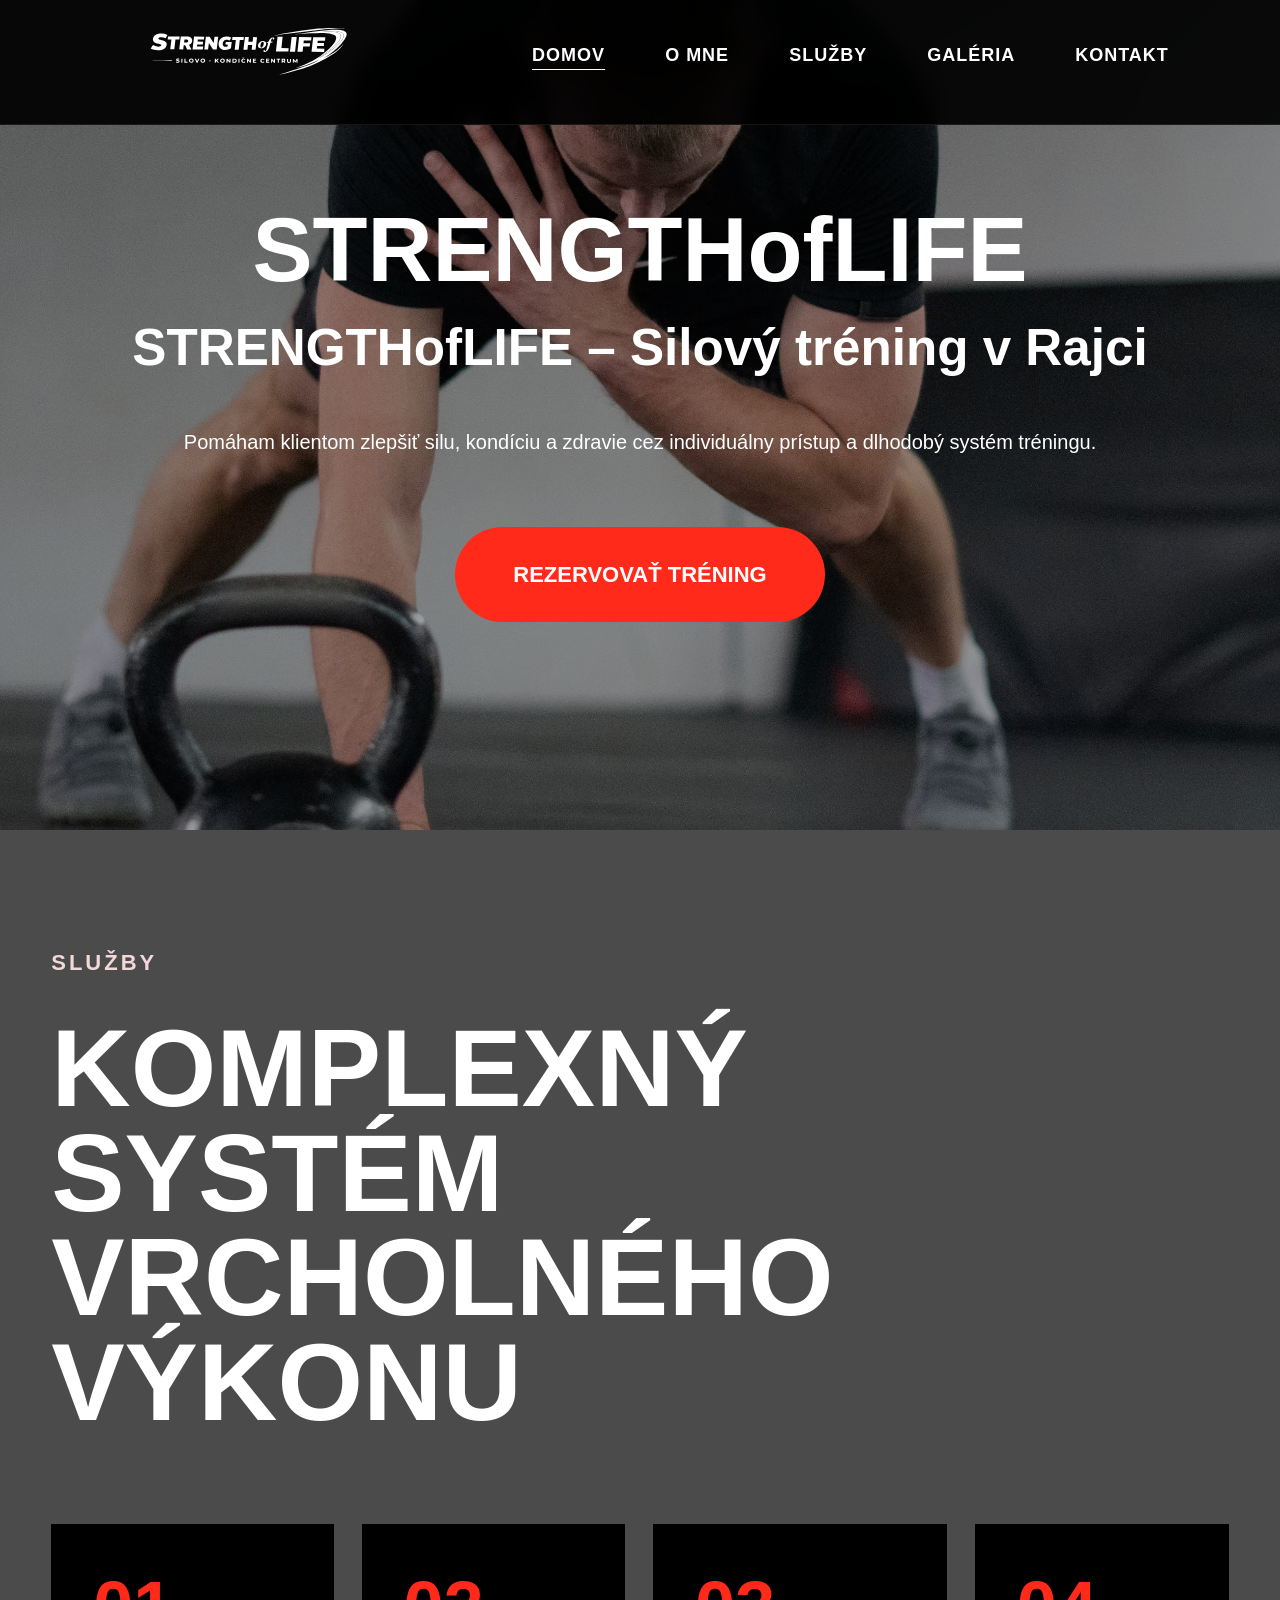
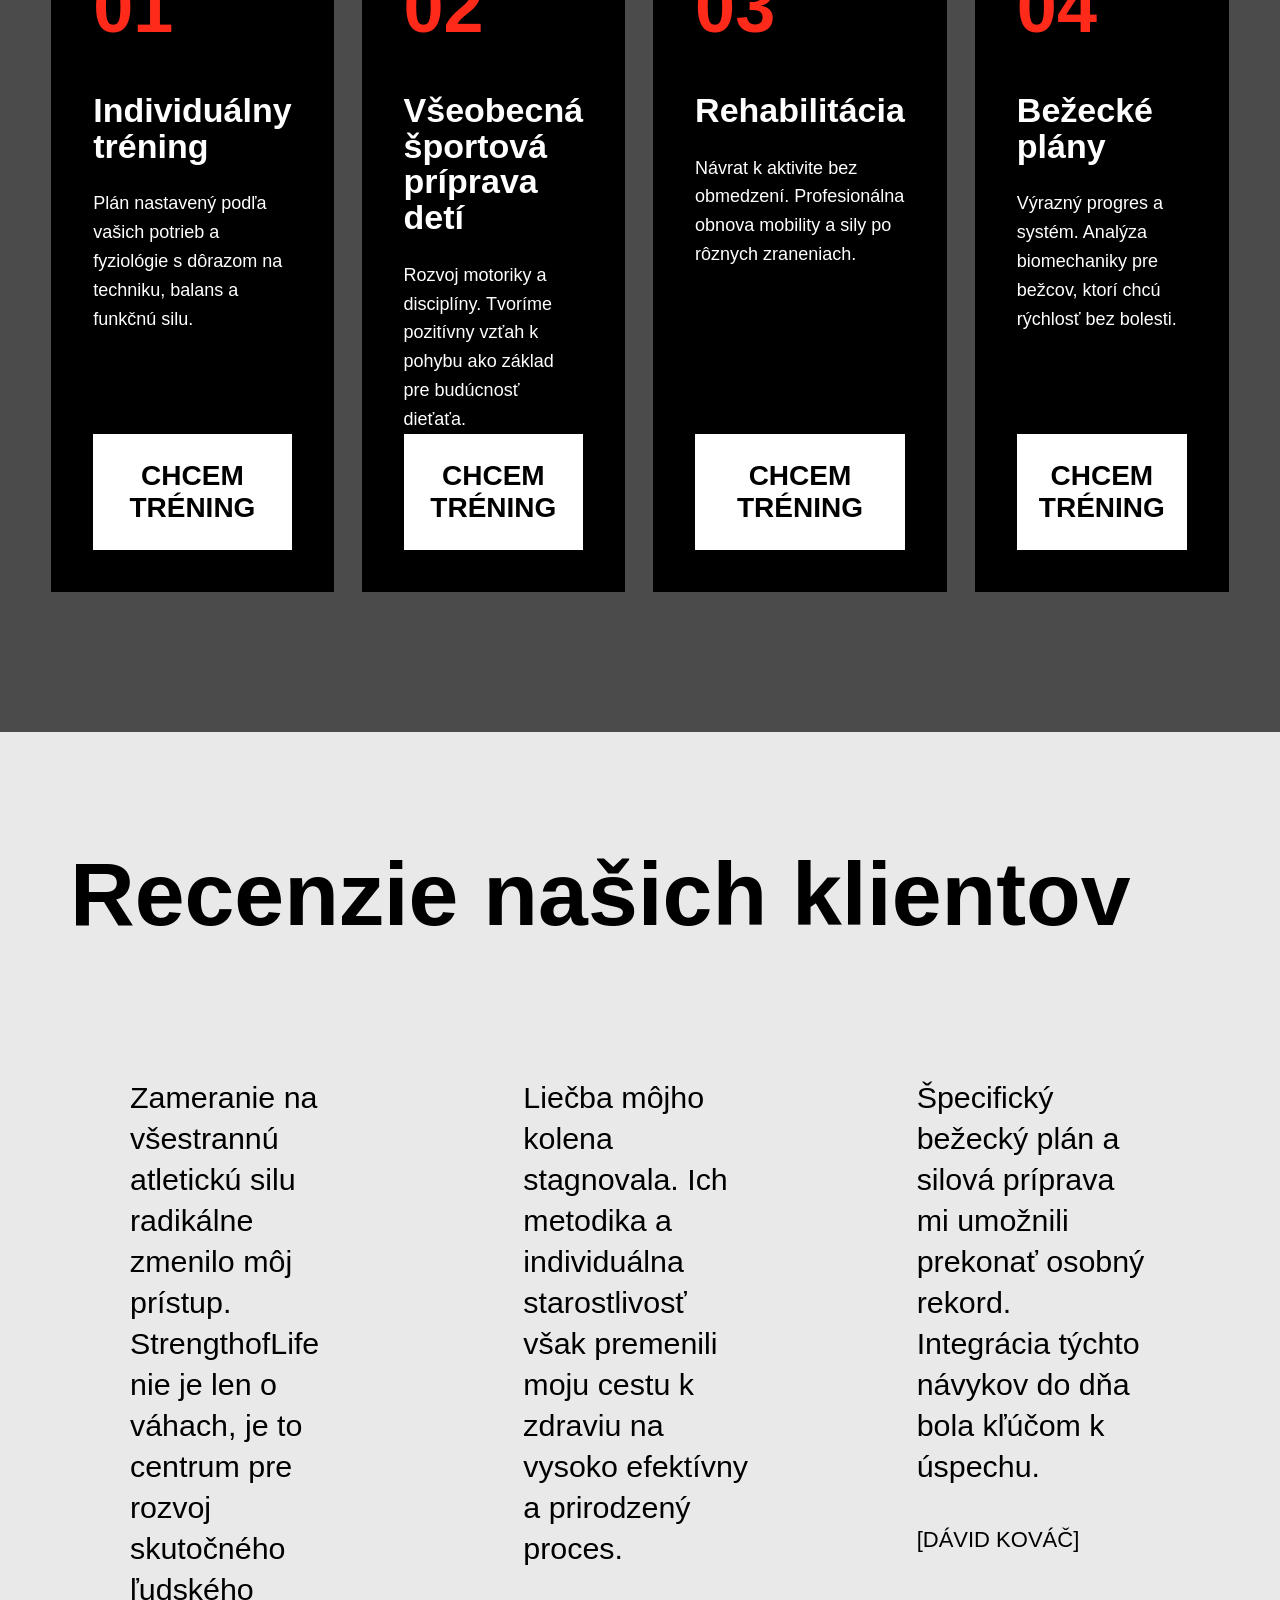
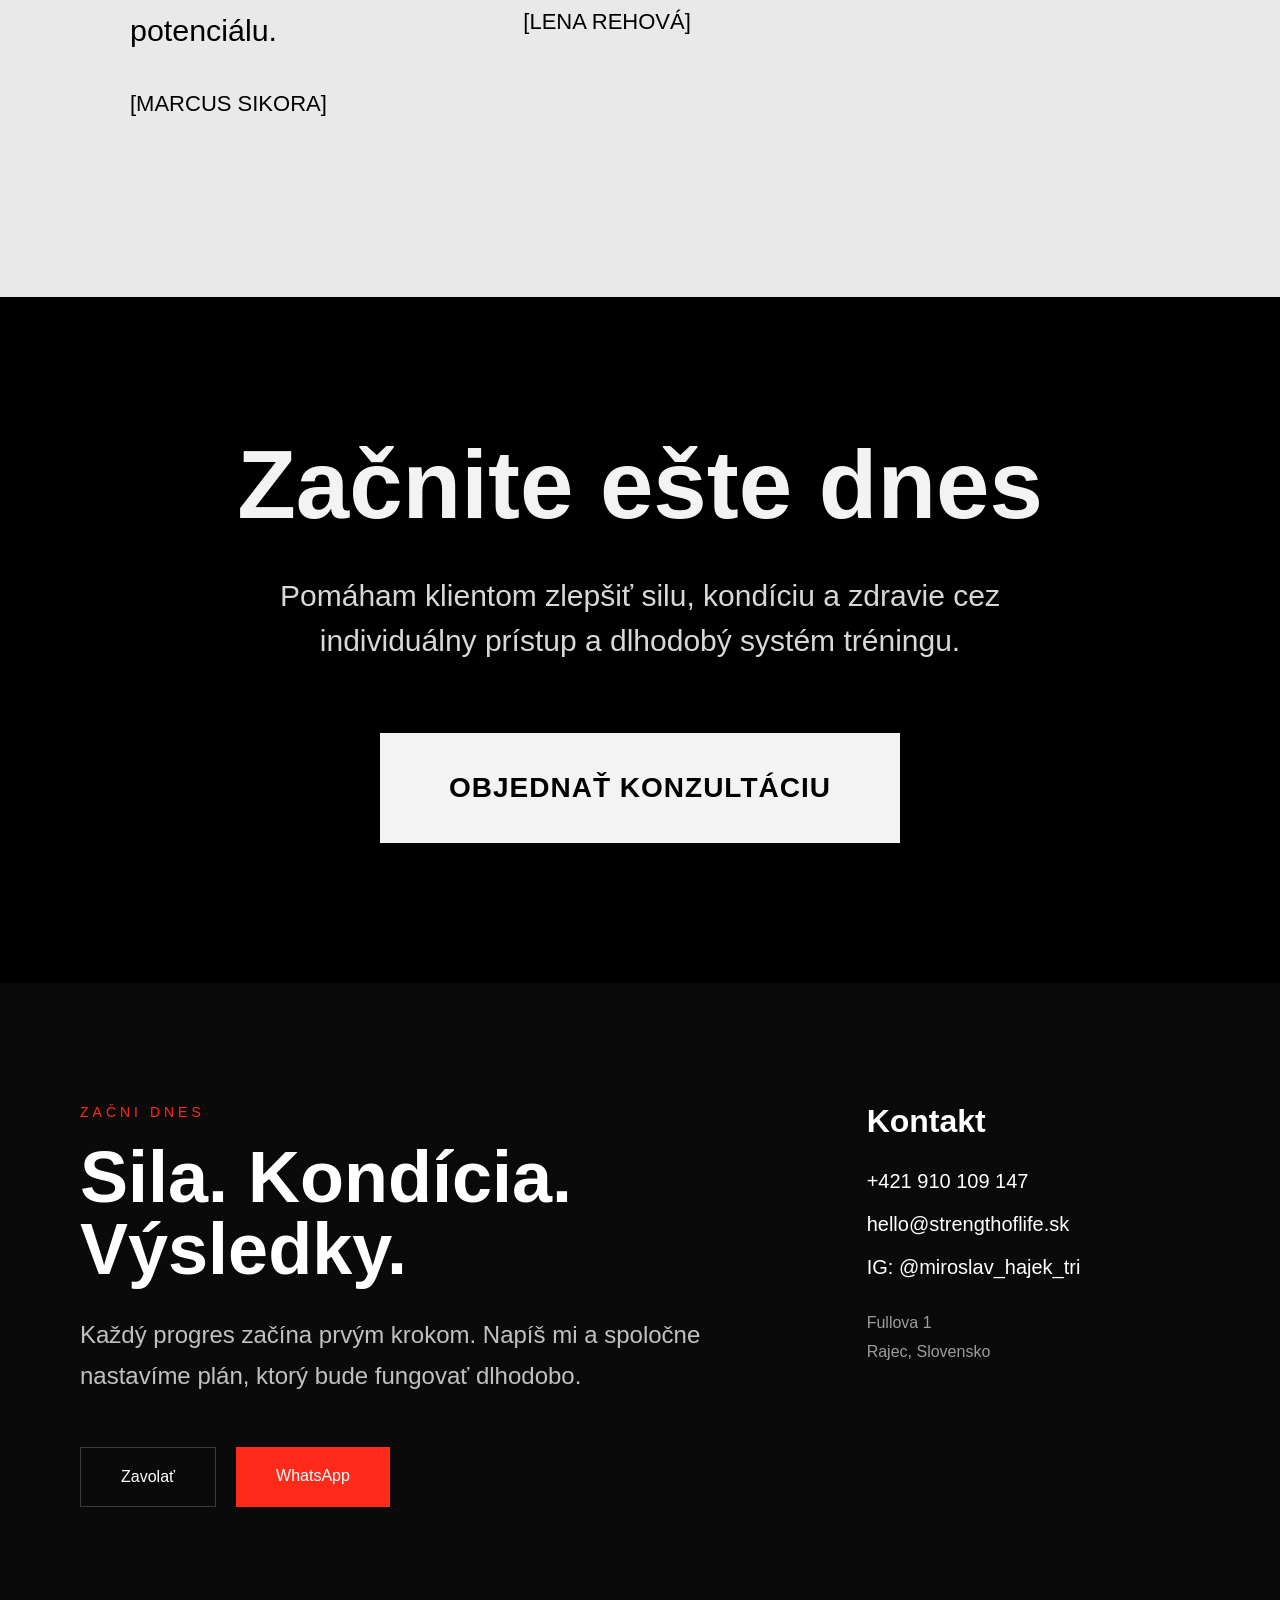
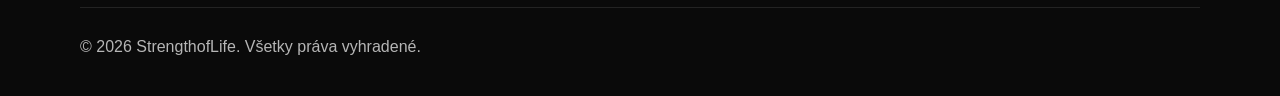
==== index.html @ 41a01dc6 "Add contact form" ====
<!DOCTYPE html>
<html lang="sk">
<head>
    <meta charset="UTF-8">
    <meta name="viewport" content="width=device-width, initial-scale=1.0">

    <title>Strength of Life | Silový tréning Rajec</title>

    <link rel="stylesheet" href="css/base.css">
    <link rel="stylesheet" href="css/header.css">
    <link rel="stylesheet" href="css/hero.css">
    <link rel="stylesheet" href="css/responsive.css">
    <link rel="stylesheet" href="css/gallery.css">
</head>

<body>

<header class="header">

    <div class="container">

        <a href="index.html" class="logo">
            <img src="images/logo.svg" alt="Strength of Life">
        </a>

        <nav class="nav">

            <ul>

                <li><a href="index.html" class="active">DOMOV</a></li>
                <li><a href="about.html">O MNE</a></li>
                <li><a href="services.html">SLUŽBY</a></li>
                 <li><a href="gallery.html">GALÉRIA</a></li>
                <li><a href="contact.html">KONTAKT</a></li>
               
            </ul>

        </nav>

    </div>

</header>

<section class="hero">

    <div class="hero-overlay"></div>

    <div class="container">

        <div class="hero-content">

            <p class="hero-top">
    STRENGTHofLIFE
</p>

<h1>
    STRENGTHofLIFE
</h1>

<h2>
    STRENGTHofLIFE – Silový tréning v Rajci
</h2>

<p class="hero-text">
    Pomáham klientom zlepšiť silu, kondíciu a zdravie cez individuálny prístup a dlhodobý systém tréningu.
</p>

<a href="#" class="hero-button">
    REZERVOVAŤ TRÉNING
</a>

        </div>

    </div>

</section>

<section class="services">

    <div class="container">

        <span class="services-label">SLUŽBY</span>

        <h2>
            KOMPLEXNÝ SYSTÉM<br>
            VRCHOLNÉHO VÝKONU
        </h2>

        <div class="services-grid">

            <div class="service-card">
                <span class="service-number">01</span>

                <h3>Individuálny tréning</h3>

                <p>
                    Plán nastavený podľa vašich potrieb a fyziológie s dôrazom na techniku, balans a funkčnú silu.
                </p>

                <a href="#" class="service-btn">
                    CHCEM<br>TRÉNING
                </a>
            </div>

            <div class="service-card">
                <span class="service-number">02</span>

                <h3>Všeobecná športová príprava detí</h3>

                <p>
                    Rozvoj motoriky a disciplíny. Tvoríme pozitívny vzťah k pohybu ako základ pre budúcnosť dieťaťa.
                </p>

                <a href="#" class="service-btn">
                    CHCEM<br>TRÉNING
                </a>
            </div>

            <div class="service-card">
                <span class="service-number">03</span>

                <h3>Rehabilitácia</h3>

                <p>
                    Návrat k aktivite bez obmedzení. Profesionálna obnova mobility a sily po rôznych zraneniach.
                </p>

                <a href="#" class="service-btn">
                    CHCEM<br>TRÉNING
                </a>
            </div>

            <div class="service-card">
                <span class="service-number">04</span>

                <h3>Bežecké plány</h3>

                <p>
                    Výrazný progres a systém. Analýza biomechaniky pre bežcov, ktorí chcú rýchlosť bez bolesti.
                </p>

                <a href="#" class="service-btn">
                    CHCEM<br>TRÉNING
                </a>
            </div>

        </div>

    </div>

</section>
<section class="testimonials">
    <h2 class="testimonials-title">
        Recenzie našich klientov
    </h2>

    <div class="testimonials-grid">

        <article class="testimonial-card">
            <p class="testimonial-text">
                Zameranie na všestrannú atletickú silu radikálne zmenilo môj prístup. StrengthofLife nie je len o váhach, je to centrum pre rozvoj skutočného ľudského potenciálu.
            </p>
            <span class="testimonial-author">
                [MARCUS SIKORA]
            </span>
        </article>

        <article class="testimonial-card">
            <p class="testimonial-text">
                Liečba môjho kolena stagnovala. Ich metodika a individuálna starostlivosť však premenili moju cestu k zdraviu na vysoko efektívny a prirodzený proces.
            </p>
            <span class="testimonial-author">
                [LENA REHOVÁ]
            </span>
        </article>

        <article class="testimonial-card">
    <p class="testimonial-text">
        Špecifický bežecký plán a silová príprava mi umožnili prekonať osobný rekord. Integrácia týchto návykov do dňa bola kľúčom k úspechu.
    </p>

    <span class="testimonial-author">
        [DÁVID KOVÁČ]
    </span>
</article>

    </div>
</section>
<section class="cta-section">
    <div class="cta-container">

        <h2>Začnite ešte dnes</h2>

        <p>
            Pomáham klientom zlepšiť silu, kondíciu a zdravie cez individuálny prístup a dlhodobý systém tréningu.
        </p>

        <a href="#kontakt" class="cta-button">
            OBJEDNAŤ KONZULTÁCIU
        </a>

    </div>
</section>
<footer class="footer">

    <div class="footer-top">

        <div class="footer-cta">

            <span class="footer-label">
                ZAČNI DNES
            </span>

            <h2>
                Sila. Kondícia. Výsledky.
            </h2>

            <p>
                Každý progres začína prvým krokom.
                Napíš mi a spoločne nastavíme plán,
                ktorý bude fungovať dlhodobo.
            </p>

            <div class="footer-buttons">

                <a href="tel:+421910109147" class="footer-btn">
                    Zavolať
                </a>

                <a href="https://wa.me/421910109147"
                   target="_blank"
                   class="footer-btn red">
                    WhatsApp
                </a>

            </div>

        </div>

        <div class="footer-contact">

            <h3>Kontakt</h3>

            <a href="tel:+421910109147">
                +421 910 109 147
            </a>

            <a href="mailto:hello@strengthoflife.sk">
                hello@strengthoflife.sk
            </a>

            <a href="https://www.instagram.com/miroslav_hajek_tri/"
               target="_blank">
                IG: @miroslav_hajek_tri
            </a>

            <p>
                Fullova 1<br>
                Rajec, Slovensko
            </p>

        </div>

    </div>

    <div class="footer-bottom">

        <p>
            © 2026 StrengthofLife. Všetky práva vyhradené.
        </p>

    </div>

</footer>

</body>
</html>
---- css/base.css ----
*{
    margin:0;
    padding:0;
    box-sizing:border-box;
}

html{
    scroll-behavior:smooth;
}

body{
    font-family:Arial, Helvetica, sans-serif;
    background:#4b4b4b;
}

.container{
    width:92%;
    max-width:1500px;
    margin:0 auto;
}

img{
    max-width:100%;
    display:block;
}

a{
    text-decoration:none;
}
---- css/header.css ----
header{
    height:125px;
    background:#4a4747;
}

header .container{
    height:100%;

    display:flex;
    justify-content:space-between;
    align-items:center;
}

.logo img{
    width:330px;
}

nav ul{
    display:flex;
    align-items:center;
    gap:70px;

    list-style:none;
}

nav a{
    color:#f5f5f5;

    text-decoration:none;

    font-size:20px;
    font-weight:300;

    letter-spacing:.5px;

    transition:.25s;
}

nav a:hover{
    opacity:.7;
}

nav a.active{
    text-decoration:underline;
    text-underline-offset:8px;
}

@media(max-width:992px){

    .logo img{
        width:260px;
    }

    nav ul{
        gap:40px;
    }

}

@media(max-width:768px){

    header{
        height:auto;
        padding:25px 0;
    }

    header .container{
        flex-direction:column;
        gap:25px;
    }

    nav ul{
        gap:20px;
        flex-wrap:wrap;
        justify-content:center;
    }

}
header nav ul{
    display:flex !important;
    flex-direction:row !important;
    align-items:center;
    justify-content:center;
    gap:50px;
    list-style:none;
    margin:0;
    padding:0;
}

header nav li{
    display:block;
}

header nav a{
    display:block;
}
---- css/hero.css ----
.hero{
    position:relative;
    height:830px;

    background-image:
    linear-gradient(
        rgba(0,0,0,.38),
        rgba(0,0,0,.38)
    ),
    url("../images/hero.avif");

    background-size:cover;
    background-position:center 25%;
    background-repeat:no-repeat;

    display:flex;
    align-items:center;
}

.hero .container{
    width:100%;
}

.hero-content{
    text-align:center;
    margin:0 auto;
    max-width:1400px;
    color:#fff;
}

.hero-top{
    display:none;
}

.hero-small{
    font-size:16px;
    letter-spacing:6px;
    text-transform:uppercase;
    color:#f2f2f2;

    margin-bottom:35px;
}

.hero h1{
    font-size:120px;
    line-height:0.95;
    font-weight:900;
}

.hero-text{
    font-size:28px;
    max-width:1100px;
    margin:0 auto 60px;
}

.hero-button{
    background:#ff2d1f;
    color:#fff;
}

.hero-button:hover{
    background:#ececec;
}

@media(max-width:1200px){

    .hero h1{
        font-size:72px;
    }

    .hero-text{
        width:100%;
    }

}

@media(max-width:768px){

    .hero-content{
        margin-left:30px;
        margin-right:30px;
    }

    .hero h1{
        font-size:46px;
    }

    .hero-small{
        font-size:13px;
        letter-spacing:3px;
    }

    .hero-text{
        font-size:16px;
    }

    .hero-button{
        width:100%;
        max-width:320px;
        height:80px;
    }

}
.hero-content{
    text-align:center;
    color:#fff;
}

.hero-top{
    font-size:18px;
    letter-spacing:2px;
    margin-bottom:40px;
}

.hero h1{
    font-size:140px;
    font-weight:900;
    line-height:1;
    margin-bottom:40px;
    color:#fff;
}

.hero h2{
    font-size:60px;
    font-weight:700;
    margin-bottom:50px;
    color:#fff;
}

.hero-text{
    max-width:1100px;
    margin:0 auto 70px;
    font-size:28px;
    line-height:1.5;
    color:#fff;
}

.hero-button{
    display:inline-flex;
    align-items:center;
    justify-content:center;

    width:370px;
    height:95px;

    background:#ff2a1a;
    color:white;

    border-radius:50px;

    font-size:22px;
    font-weight:700;

    text-decoration:none;
}
.hero-content{
    max-width:1400px;
    margin:0 auto;
    text-align:center;
    color:white;
}

.hero-subtitle{
    font-size:18px;
    font-weight:500;
    margin-bottom:18px;
}

.hero h1{
    font-size:135px;
    line-height:.95;
    font-weight:800;
    margin-bottom:25px;
}

.hero-description{
    max-width:1050px;
    margin:0 auto 70px;
    font-size:22px;
    line-height:1.5;
}

.hero-button{
    display:inline-flex;
    align-items:center;
    justify-content:center;

    width:370px;
    height:95px;

    background:#ff2a1a;
    color:white;

    border-radius:50px;

    font-size:22px;
    font-weight:700;

    text-decoration:none;
}
.logo img{
    width:420px;
}
.services{

    background:#4b4b4b;
    padding:120px 0 140px;

}

.services-label{

    display:block;

    color:#f2d8d8;

    font-size:22px;
    font-weight:700;
    letter-spacing:3px;

    margin-bottom:40px;

}

.services h2{

    color:white;

    font-size:110px;
    line-height:.95;
    font-weight:800;

    margin-bottom:90px;

}

.services-grid{

    display:grid;
    grid-template-columns:repeat(4,1fr);
    gap:30px;

}

.service-card{

    background:black;

    padding:45px 40px;

    min-height:570px;

    display:flex;
    flex-direction:column;

}

.service-number{

    color:#ff2a1a;

    font-size:72px;
    font-weight:800;

    margin-bottom:35px;

}

.service-card h3{

    color:white;

    font-size:34px;
    line-height:1.05;
    font-weight:800;

    margin-bottom:25px;

}

.service-card p{

    color:white;

    font-size:18px;
    line-height:1.6;

    margin-bottom:auto;

}

.service-btn{

    width:100%;

    background:white;
    color:black;

    text-decoration:none;

    text-align:center;

    padding:22px;

    font-size:28px;
    font-weight:800;

}

@media(max-width:1200px){

    .services-grid{
        grid-template-columns:repeat(2,1fr);
    }

}

@media(max-width:768px){

    .services h2{
        font-size:58px;
    }

    .services-grid{
        grid-template-columns:1fr;
    }

}
.services-title {
    font-size: clamp(4rem, 7vw, 8rem);
    line-height: 0.9;
    margin-bottom: 70px;
}

.services-grid {
    gap: 28px;
}

.service-card {
    min-height: 600px;
    padding: 42px;
}

.service-number {
    margin-bottom: 45px;
}

.service-btn {
    width: 100%;
    padding: 26px 0;
    margin-top: auto;
}
.testimonials-title {
    font-size: clamp(4rem, 7vw, 6rem);
    font-weight: 800;
    line-height: 0.95;
    color: #000;
    margin-bottom: 80px;
}
.testimonials {
    background: #e9e9e9;
    padding: 120px 70px;
}
.testimonials-grid {
    display: grid;
    grid-template-columns: repeat(3, 1fr);
    gap: 40px;
}
.testimonial-card {
    display: flex;
    flex-direction: column;
    min-height: 420px;
    padding: 60px;
}

.testimonial-text {
    font-size: 1.9rem;
    line-height: 1.35;
}

.testimonial-author {
    margin-top: 40px;
    font-size: 22px;
    font-weight: 400;
}
.cta-section {
    background: #000;
    padding: 140px 40px;
    text-align: center;
}

.cta-container {
    max-width: 1000px;
    margin: 0 auto;
}

.cta-section h2 {
    font-size: 96px;
    font-weight: 700;
    line-height: 1;
    color: #f3f3f3;
    margin-bottom: 40px;
}

.cta-section p {
    max-width: 850px;
    margin: 0 auto 70px;
    font-size: 30px;
    line-height: 1.5;
    color: #d8d8d8;
}

.cta-button {
    display: inline-flex;
    align-items: center;
    justify-content: center;

    width: 520px;
    height: 110px;

    background: #f3f3f3;
    color: #000;

    text-decoration: none;
    text-transform: uppercase;
    font-size: 28px;
    font-weight: 700;
    letter-spacing: 1px;

    transition: 0.3s ease;
}

.cta-button:hover {
    background: #ff2a1f;
    color: #fff;
}
.footer {
    background: #4a4a4a;
    padding: 120px 90px 60px;
}

.footer-top {
    display: flex;
    justify-content: space-between;
    align-items: flex-start;
    margin-bottom: 100px;
}

.footer-column h3 {
    color: #ff2b17;
    font-size: 2rem;
    margin-bottom: 30px;
    letter-spacing: 2px;
}

.footer-contact-btn,
.social-btn {
    display: block;
    width: fit-content;
    padding: 16px 28px;
    margin-bottom: 15px;
    background: #000;
    color: #fff;
    text-decoration: none;
    font-size: 1.1rem;
    transition: 0.3s;
}

.footer-contact-btn:hover,
.social-btn:hover {
    background: #ff2b17;
}

.footer-address {
    margin-top: 25px;
    color: #fff;
    font-size: 1.1rem;
    line-height: 1.6;
}

.footer-logo {
    text-align: center;
    font-size: clamp(3rem, 6vw, 6rem);
    font-weight: 800;
    color: #fff;
    margin-bottom: 80px;
}

.footer-bottom {
    display: flex;
    justify-content: space-between;
    align-items: center;
    border-top: 1px solid rgba(255,255,255,.2);
    padding-top: 30px;
}

.footer-bottom p,
.footer-links a {
    color: rgba(255,255,255,.7);
    text-decoration: none;
}

.footer-links {
    display: flex;
    gap: 40px;
}
.footer-contact-btn,
.social-btn {
    width: 320px;
    height: 72px;

    display: flex;
    align-items: center;
    justify-content: center;

    background: #000;
    color: #fff;
    text-decoration: none;
    font-size: 1.1rem;
    font-weight: 600;

    margin-bottom: 16px;
}
.footer{
    background:#0a0a0a;
    color:#fff;
    padding:120px 80px 40px;
}

.footer-top{
    max-width:1400px;
    margin:0 auto;

    display:grid;
    grid-template-columns:2fr 1fr;
    gap:120px;
}

.footer-label{
    color:#ff2a1a;
    font-size:14px;
    letter-spacing:4px;
    text-transform:uppercase;
}

.footer-cta h2{
    font-size:72px;
    line-height:1;
    margin:20px 0 30px;
}

.footer-cta p{
    font-size:24px;
    line-height:1.7;
    color:rgba(255,255,255,.75);

    max-width:700px;
}

.footer-buttons{
    display:flex;
    gap:20px;
    margin-top:50px;
}

.footer-btn{
    padding:20px 40px;
    border:1px solid rgba(255,255,255,.2);

    color:#fff;
    text-decoration:none;

    transition:.3s;
}

.footer-btn:hover{
    background:#fff;
    color:#000;
}

.footer-btn.red{
    background:#ff2a1a;
    border:none;
}

.footer-btn.red:hover{
    background:#ff412f;
    color:#fff;
}

.footer-contact h3{
    font-size:32px;
    margin-bottom:30px;
}

.footer-contact a{
    display:block;
    color:#fff;
    text-decoration:none;
    margin-bottom:20px;
    font-size:20px;
}

.footer-contact p{
    color:rgba(255,255,255,.6);
    line-height:1.8;
    margin-top:30px;
}

.footer-bottom{
    max-width:1400px;
    margin:100px auto 0;
    padding-top:30px;

    border-top:1px solid rgba(255,255,255,.1);

    color:rgba(255,255,255,.5);
}
@media (max-width: 1400px){

    .hero h1{
        font-size:90px !important;
    }

    .hero-description,
    .hero-text{
        font-size:20px !important;
    }

}

@media (max-width: 1200px){

    .hero h1{
        font-size:70px !important;
    }

    .hero h2{
        font-size:42px !important;
    }

    .hero-description,
    .hero-text{
        font-size:18px !important;
    }

}

@media (max-width: 992px){

    .hero{
        height:auto;
        padding:120px 0;
    }

    .hero h1{
        font-size:54px !important;
    }

    .hero h2{
        font-size:34px !important;
    }

    .hero-button{
        width:320px;
        height:80px;
        font-size:18px;
    }

}

@media (max-width: 768px){

    .hero h1{
        font-size:42px !important;
        line-height:1.1;
    }

    .hero h2{
        font-size:28px !important;
    }

    .hero-description,
    .hero-text{
        font-size:16px !important;
    }

    .hero-button{
        width:100%;
        max-width:320px;
    }

}
---- css/responsive.css ----
@media(max-width:992px){

    .hero h1{
        font-size:58px;
    }

    .hero-description{
        font-size:18px;
    }

}

@media(max-width:768px){

    .header{
        height:auto;
        padding:25px 0;
    }

    .header .container{
        flex-direction:column;
        gap:25px;
    }

    .nav ul{
        gap:20px;
        flex-wrap:wrap;
        justify-content:center;
    }

    .hero{
        min-height:85vh;
    }

    .hero-content{
        padding-bottom:60px;
    }

    .hero h1{
        font-size:42px;
    }

    .hero-button{
        width:100%;
        max-width:320px;
    }

}
@media (max-width: 1400px){

.hero h1{
    font-size: clamp(4rem, 9vw, 7rem);
}

.hero h2{
    font-size: clamp(2rem, 4vw, 4rem);
}

}
@media (max-width: 1200px){

.nav ul{
    gap:40px;
}

.hero h1{
    font-size:5rem;
}

.hero h2{
    font-size:3rem;
}

.hero p{
    max-width:800px;
}

}
@media (max-width: 992px){

.header .container{
    flex-direction:column;
    gap:20px;
}

.nav ul{
    flex-wrap:wrap;
    justify-content:center;
    gap:25px;
}

.hero h1{
    font-size:4rem;
}

.hero h2{
    font-size:2.5rem;
}

}
@media (max-width: 768px){

.hero{
    padding:180px 20px 100px;
}

.hero h1{
    font-size:3rem;
}

.hero h2{
    font-size:2rem;
}

.hero p{
    font-size:18px;
}

.nav ul{
    flex-direction:column;
    gap:15px;
}

}
---- css/gallery.css ----
.gallery-coming-soon {
    min-height: 100vh;
    background: #000;
    color: #fff;
    display: flex;
    align-items: center;
    justify-content: center;
    position: relative;
    overflow: hidden;
    padding: 120px 40px;
}

.gallery-coming-soon::before {
    content: "COMING SOON";
    position: absolute;
    top: 50%;
    left: 50%;
    transform: translate(-50%, -50%);
    font-size: clamp(6rem, 18vw, 18rem);
    font-weight: 700;
    color: rgba(255,255,255,0.04);
    white-space: nowrap;
    pointer-events: none;
}

.gallery-content {
    max-width: 900px;
    text-align: center;
    position: relative;
    z-index: 2;
}

.gallery-label {
    display: inline-block;
    margin-bottom: 30px;
    letter-spacing: 4px;
    text-transform: uppercase;
    color: #999;
}

.gallery-content h1 {
    font-size: clamp(3rem, 8vw, 7rem);
    line-height: 0.95;
    margin-bottom: 40px;
}

.gallery-content p {
    font-size: 1.3rem;
    line-height: 1.6;
    max-width: 650px;
    margin: 0 auto 60px;
    color: rgba(255,255,255,0.75);
}

.gallery-btn {
    display: inline-block;
    padding: 20px 50px;
    background: #fff;
    color: #000;
    text-decoration: none;
    font-weight: 700;
    text-transform: uppercase;
    letter-spacing: 2px;
    transition: .3s;
}

.gallery-btn:hover {
    transform: translateY(-3px);
}
.gallery-hero{
    min-height:100vh;
    background:#000;

    display:flex;
    align-items:center;
    justify-content:center;

    text-align:center;

    position:relative;
    overflow:hidden;

    padding:160px 40px 100px;
}
.header{
    position:fixed;
    top:0;
    left:0;
    width:100%;
    z-index:999;

    background:rgba(0,0,0,.85);
    backdrop-filter:blur(10px);
}
.logo img{
    height:170px;
    width:auto;
    display:block;
}
.gallery-content{
    max-width:1100px;
    margin:0 auto;
    position:relative;
    z-index:2;
}
.gallery-bg{
    position:absolute;
    left:50%;
    top:55%;

    transform:translate(-50%,-50%);

    font-size:28vw;
    font-weight:900;

    color:rgba(255,255,255,.03);

    white-space:nowrap;
    pointer-events:none;
}
.gallery-button{
    display:inline-flex;
    align-items:center;
    justify-content:center;

    height:64px;
    padding:0 40px;

    background:#fff;
    color:#000;

    font-size:14px;
    font-weight:700;
    letter-spacing:3px;
    text-transform:uppercase;

    text-decoration:none;

    transition:.3s;
}

.gallery-button:hover{
    background:#ff2a1a;
    color:#fff;
}
.header{
    position:fixed;
    top:0;
    left:0;
    width:100%;

    z-index:9999;

    background:rgba(0,0,0,.92);
    backdrop-filter:blur(10px);

    border-bottom:1px solid rgba(255,255,255,.08);
}

.header .container{
    max-width:1600px;
    margin:0 auto;

    padding:0 60px;

    height:110px;

    display:flex;
    align-items:center;
    justify-content:space-between;
}

.logo{
    display:flex;
    align-items:center;
}

.logo img{
    width:260px;
    height:auto;
    display:block;
}

.nav ul{
    display:flex;
    gap:60px;

    list-style:none;
    margin:0;
    padding:0;
}

.nav a{
    color:#fff;
    text-decoration:none;

    font-size:18px;
    font-weight:600;
    letter-spacing:1px;

    transition:.3s;
}

.nav a:hover{
    color:#ff2a1a;
}
.header{
    position:fixed;
    top:0;
    left:0;
    width:100%;

    z-index:9999;

    background:rgba(0,0,0,.92);
    backdrop-filter:blur(10px);

    border-bottom:1px solid rgba(255,255,255,.08);
}

.header .container{
    max-width:1600px;
    margin:0 auto;

    padding:0 60px;

    height:110px;

    display:flex;
    align-items:center;
    justify-content:space-between;
}

.logo{
    display:flex;
    align-items:center;
}

.logo img{
    width:260px;
    height:auto;
    display:block;
}

.nav ul{
    display:flex;
    gap:60px;

    list-style:none;
    margin:0;
    padding:0;
}

.nav a{
    color:#fff;
    text-decoration:none;

    font-size:18px;
    font-weight:600;
    letter-spacing:1px;

    transition:.3s;
}

.nav a:hover{
    color:#ff2a1a;
}
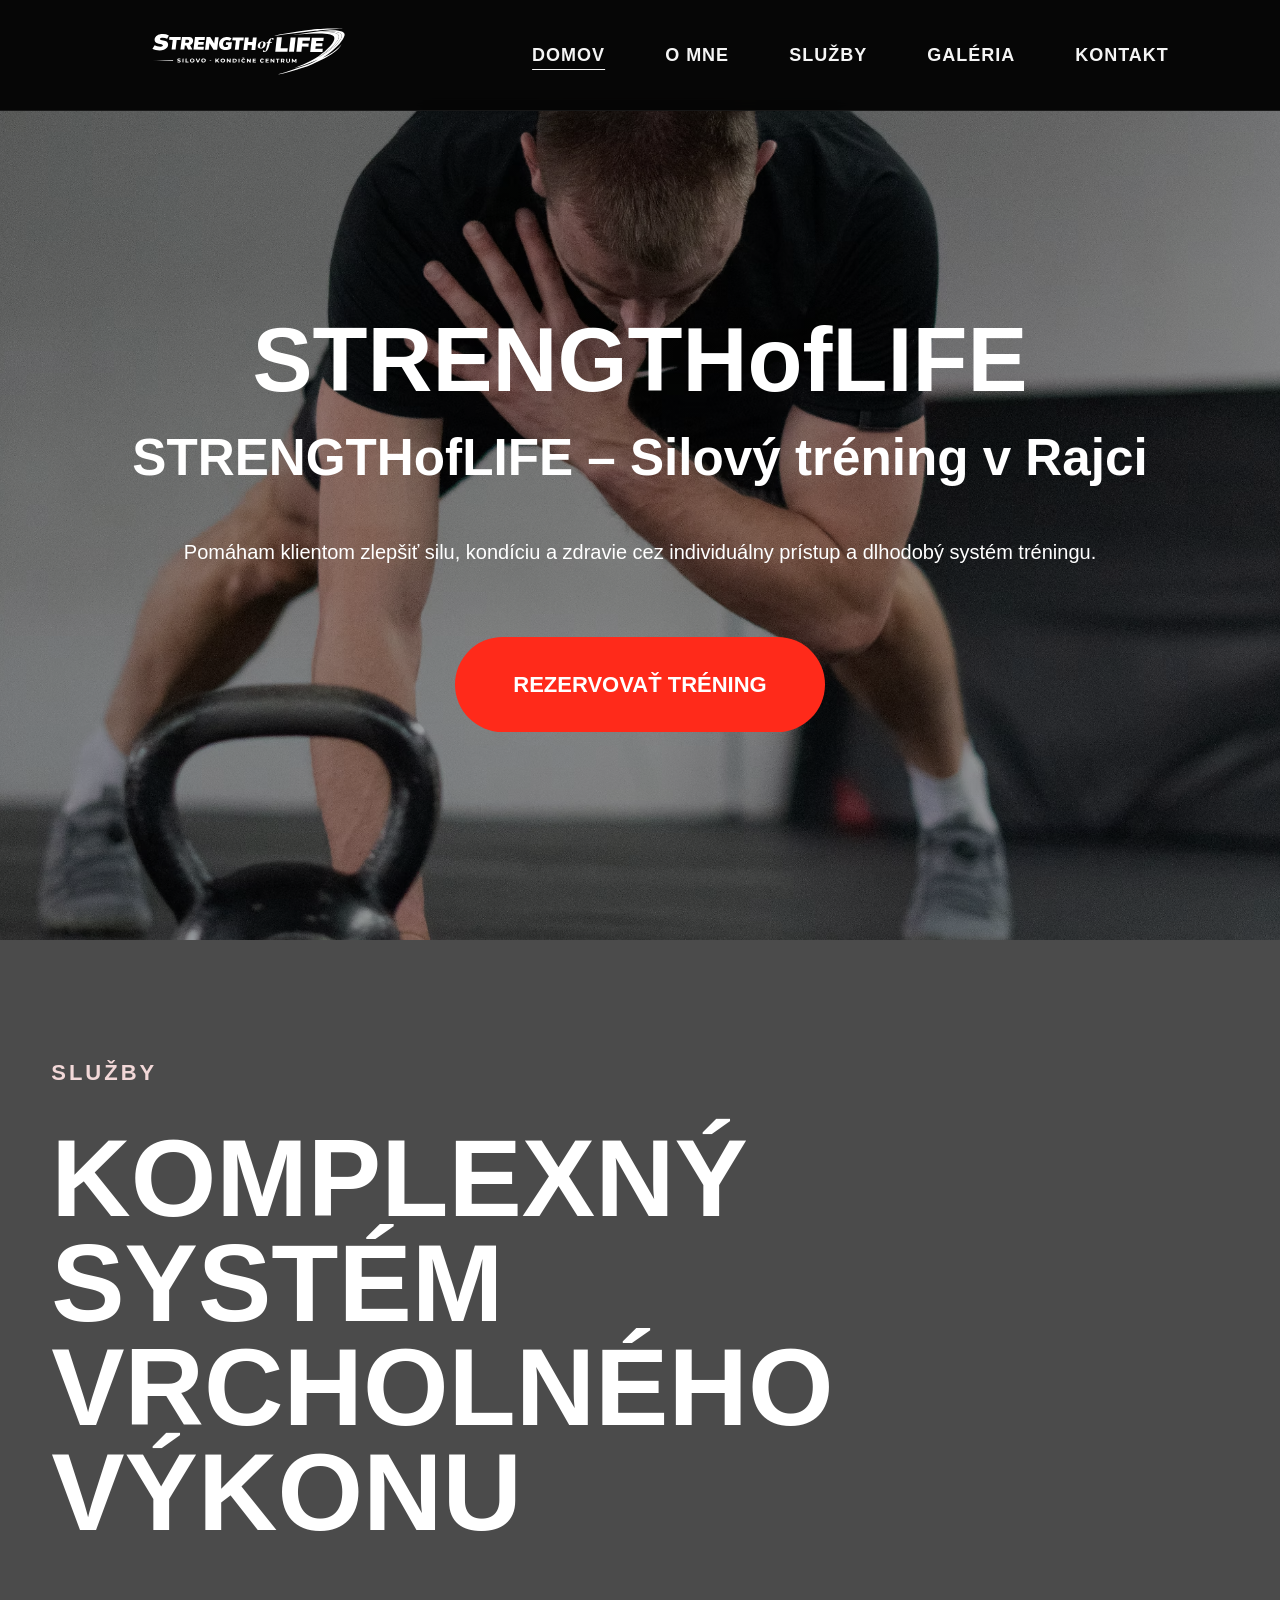
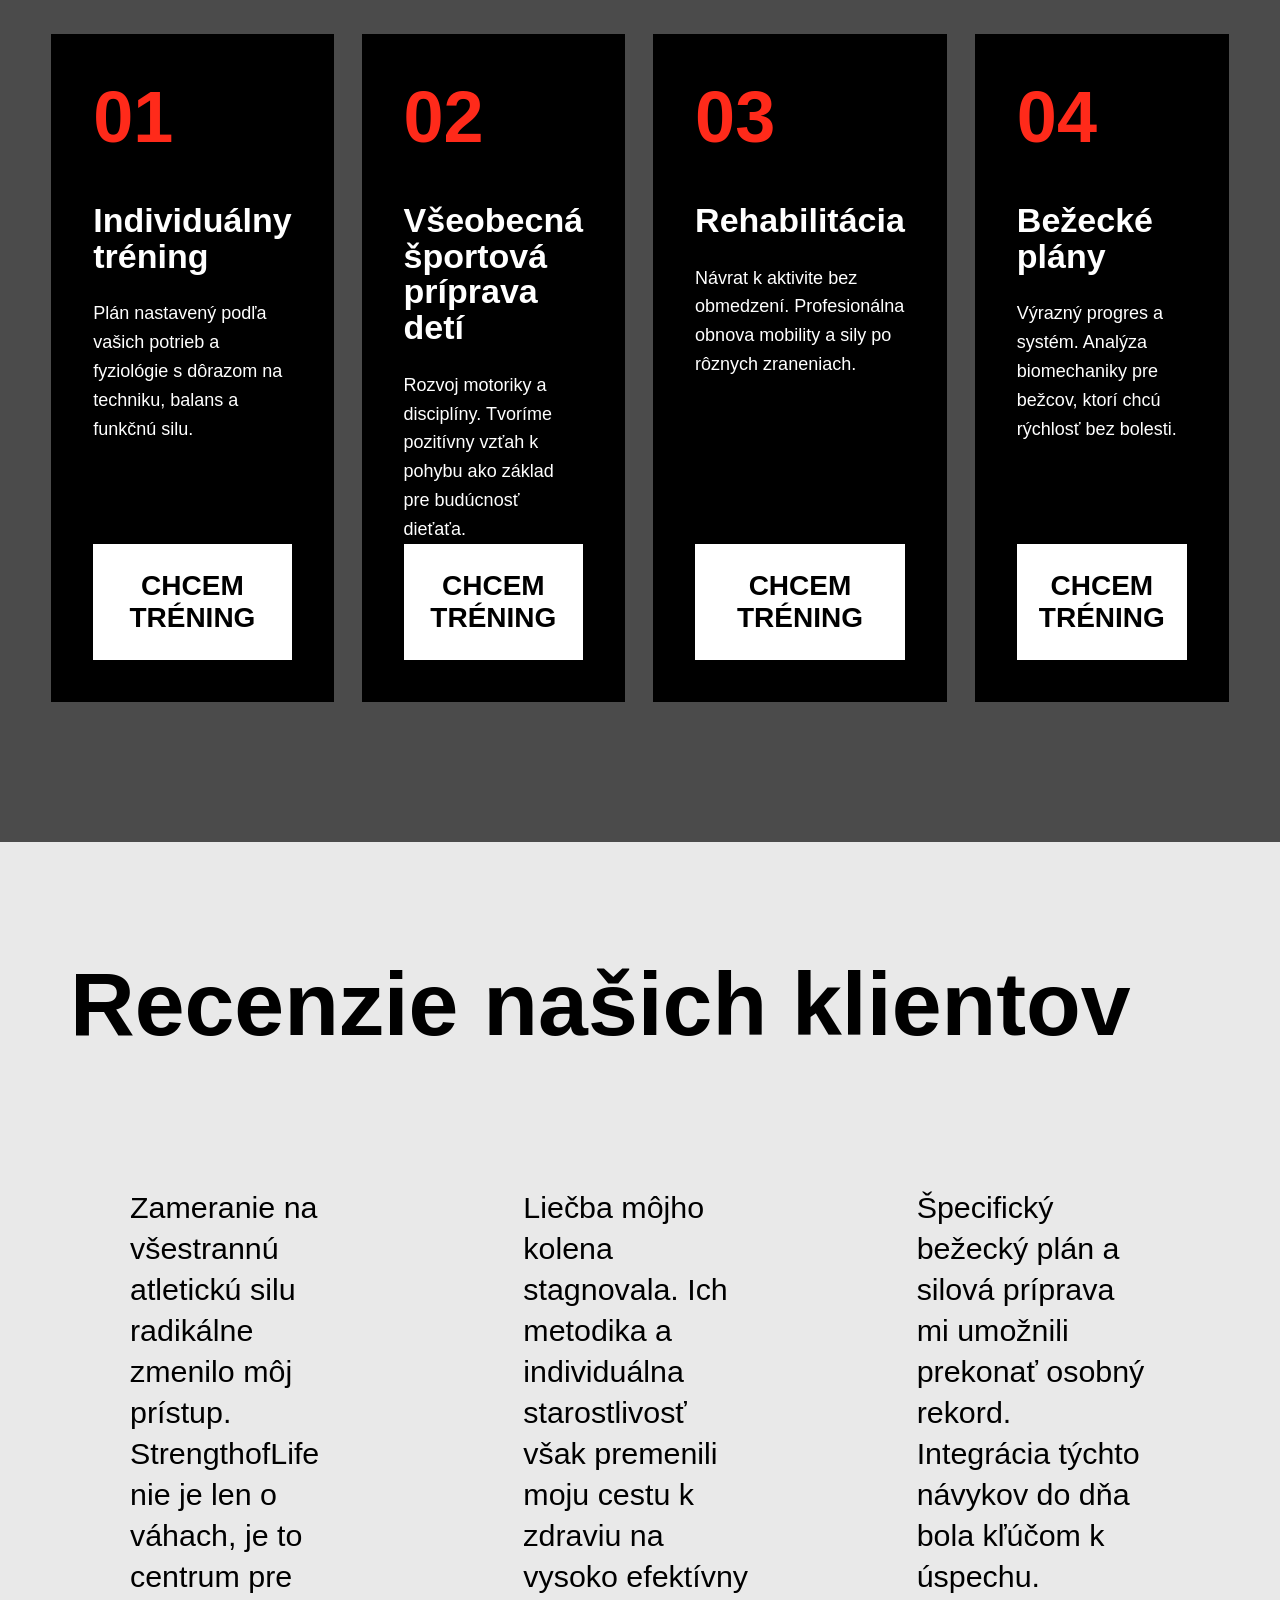
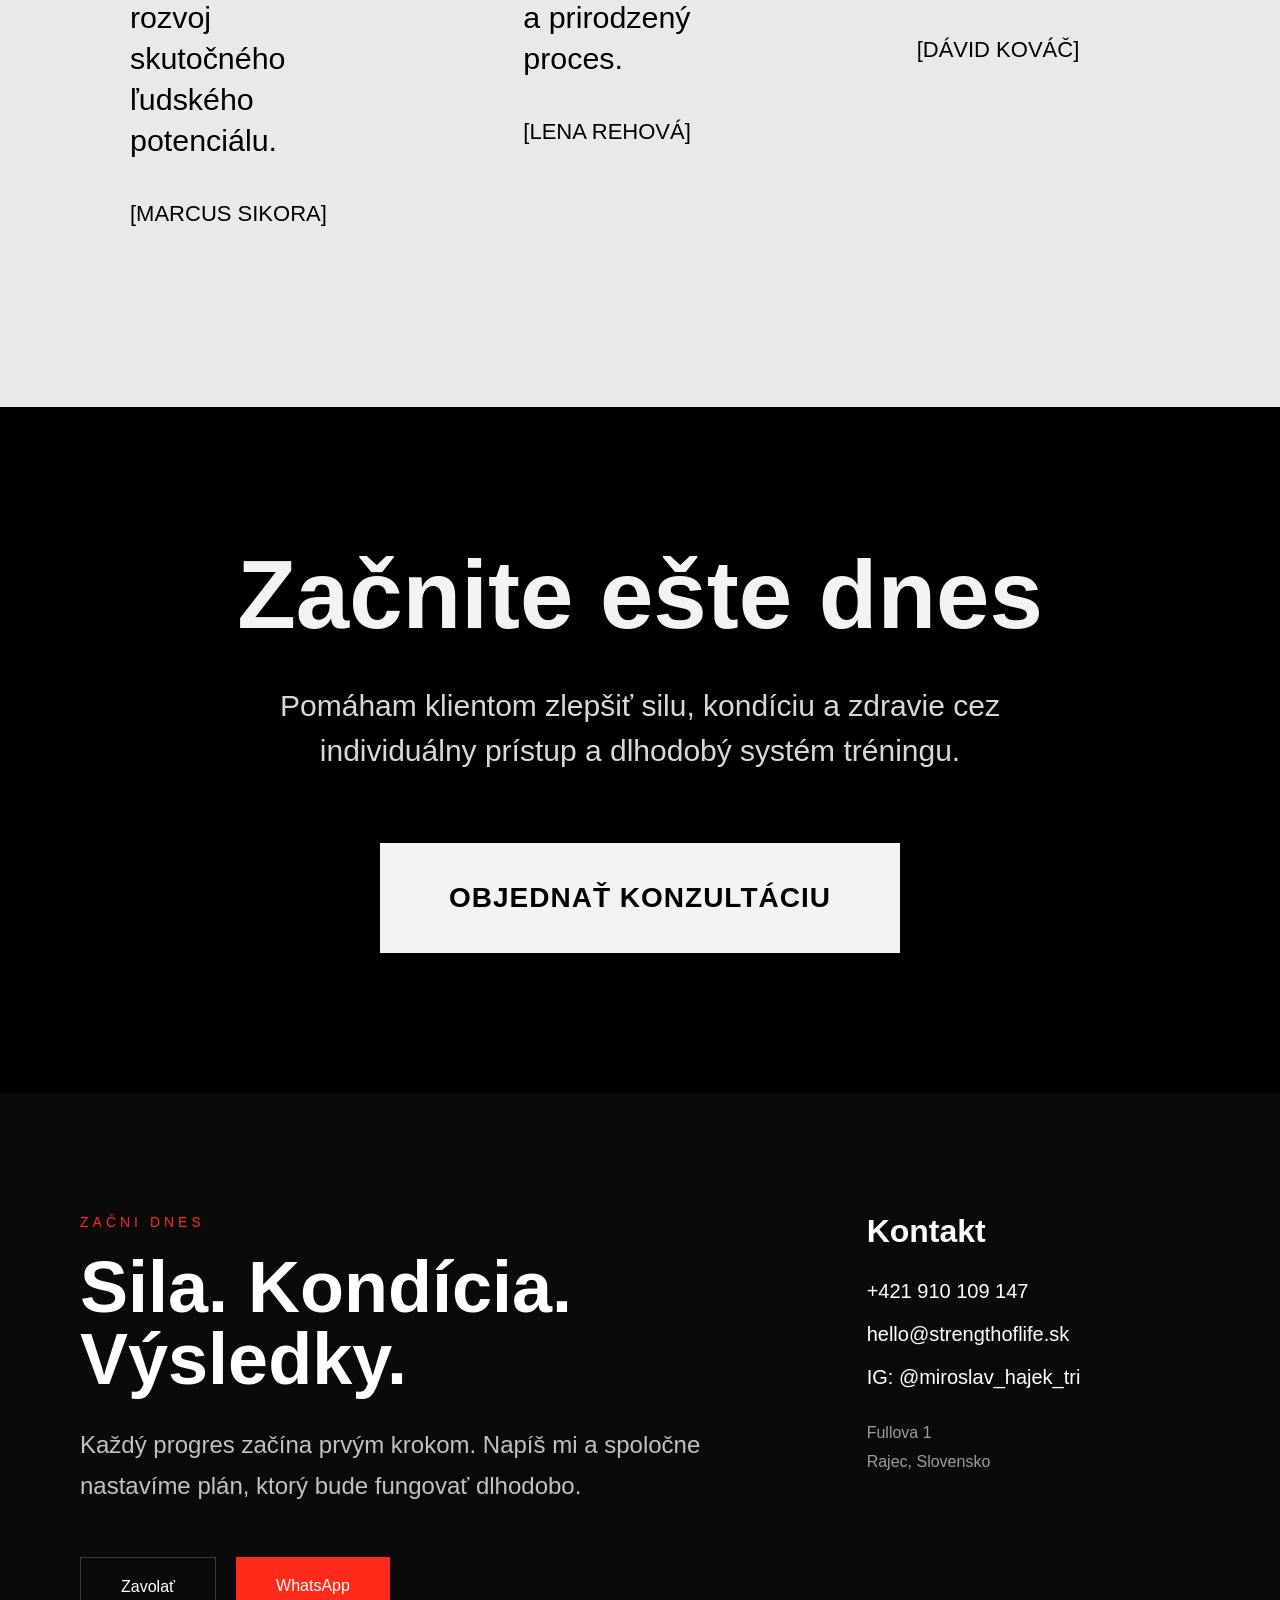
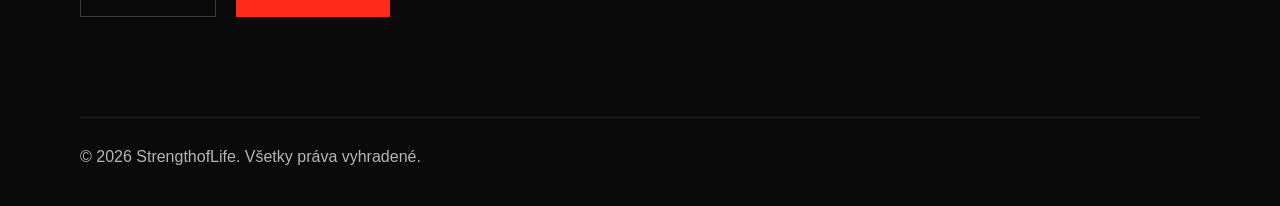
==== commit cfa3bcf8: "Update website" ====
--- a/index.html
+++ b/index.html
@@ -65,7 +65,7 @@
     Pomáham klientom zlepšiť silu, kondíciu a zdravie cez individuálny prístup a dlhodobý systém tréningu.
 </p>
 
-<a href="#" class="hero-button">
+<a href="contact.html" class="hero-button">
     REZERVOVAŤ TRÉNING
 </a>
 
@@ -97,7 +97,7 @@
                     Plán nastavený podľa vašich potrieb a fyziológie s dôrazom na techniku, balans a funkčnú silu.
                 </p>
 
-                <a href="#" class="service-btn">
+                <a href="contact.html" class="service-btn">
                     CHCEM<br>TRÉNING
                 </a>
             </div>
@@ -111,7 +111,7 @@
                     Rozvoj motoriky a disciplíny. Tvoríme pozitívny vzťah k pohybu ako základ pre budúcnosť dieťaťa.
                 </p>
 
-                <a href="#" class="service-btn">
+                <a href="contact.html" class="service-btn">
                     CHCEM<br>TRÉNING
                 </a>
             </div>
@@ -125,7 +125,7 @@
                     Návrat k aktivite bez obmedzení. Profesionálna obnova mobility a sily po rôznych zraneniach.
                 </p>
 
-                <a href="#" class="service-btn">
+                <a href="contact.html" class="service-btn">
                     CHCEM<br>TRÉNING
                 </a>
             </div>
@@ -139,7 +139,7 @@
                     Výrazný progres a systém. Analýza biomechaniky pre bežcov, ktorí chcú rýchlosť bez bolesti.
                 </p>
 
-                <a href="#" class="service-btn">
+                <a href="contact.html" class="service-btn">
                     CHCEM<br>TRÉNING
                 </a>
             </div>
@@ -195,7 +195,7 @@
             Pomáham klientom zlepšiť silu, kondíciu a zdravie cez individuálny prístup a dlhodobý systém tréningu.
         </p>
 
-        <a href="#kontakt" class="cta-button">
+        <a href="contact.html" class="cta-button">
             OBJEDNAŤ KONZULTÁCIU
         </a>
 
--- a/css/base.css
+++ b/css/base.css
@@ -26,4 +26,16 @@
 
 a{
     text-decoration:none;
+}
+html,
+body{
+    overflow-x:hidden;
+    max-width:100%;
+}
+html,
+body{
+    overflow-x:hidden;
+}
+section{
+    overflow:hidden;
 }
--- a/css/header.css
+++ b/css/header.css
@@ -1,6 +1,41 @@
-header{
-    height:125px;
-    background:#4a4747;
+.logo img{
+    width:260px !important;
+}
+
+.nav ul{
+    gap:60px !important;
+}
+
+.nav a{
+    font-size:18px !important;
+    font-weight:600 !important;
+    letter-spacing:1px !important;
+}
+
+.header .container{
+    max-width:1600px !important;
+    padding:0 60px !important;
+    height:110px !important;
+}
+.header{
+    position:fixed;
+    top:0;
+    left:0;
+    width:100%;
+    z-index:9999;
+
+    background:rgba(0,0,0,.92);
+    backdrop-filter:blur(10px);
+
+    border-bottom:1px solid rgba(255,255,255,.08);
+}
+
+.header .container{
+    height:110px;
+
+    display:flex;
+    justify-content:space-between;
+    align-items:center;
 }
 
 header .container{
@@ -61,36 +96,129 @@
 
     header{
         height:auto;
-        padding:25px 0;
+        padding:15px 0;
+    }
+
+    .logo img{
+        width:180px;
+    }
+
+
+
+}
+@media(max-width:768px){
+
+    header{
+        padding:20px 0;
+    }
+
+    .logo img{
+        width:220px;
+    }
+
+    nav ul{
+        display:flex;
+        flex-wrap:wrap;
+        justify-content:center;
+        gap:12px 20px;
+    }
+
+    nav a{
+        font-size:16px;
+    }
+
+}
+
+@media(max-width:768px){
+
+    header{
+        height:auto;
+        padding:20px 0;
     }
 
     header .container{
         flex-direction:column;
-        gap:25px;
+        justify-content:center;
+        align-items:center;
+        gap:20px;
+    }
+
+    nav{
+        width:100%;
     }
 
     nav ul{
-        gap:20px;
+        justify-content:center;
         flex-wrap:wrap;
-        justify-content:center;
-    }
-
-}
-header nav ul{
-    display:flex !important;
-    flex-direction:row !important;
-    align-items:center;
-    justify-content:center;
-    gap:50px;
-    list-style:none;
-    margin:0;
-    padding:0;
-}
-
-header nav li{
-    display:block;
-}
-
-header nav a{
-    display:block;
+        gap:15px 25px;
+        padding:0;
+        margin:0;
+    }
+
+    nav a{
+        font-size:16px;
+    }
+
+}
+@media(max-width:768px){
+
+    .header{
+        position:relative !important;
+        height:auto !important;
+        padding:20px 0 !important;
+    }
+
+    .header .container{
+        display:flex !important;
+        flex-direction:column !important;
+        align-items:center !important;
+        justify-content:center !important;
+        gap:20px !important;
+    }
+
+    .nav{
+        width:100%;
+    }
+
+    .nav ul{
+        display:flex !important;
+        flex-wrap:wrap !important;
+        justify-content:center !important;
+        gap:15px 25px !important;
+
+        margin:0 !important;
+        padding:0 !important;
+    }
+
+    .nav a{
+        font-size:16px !important;
+    }
+
+}
+@media(max-width:768px){
+
+    .nav{
+        display:block !important;
+    }
+
+    .nav ul{
+        display:flex !important;
+        visibility:visible !important;
+        opacity:1 !important;
+
+        flex-wrap:wrap;
+        justify-content:center;
+
+        gap:15px;
+    }
+
+    .nav li{
+        display:block !important;
+    }
+
+    .nav a{
+        display:block !important;
+        color:#fff !important;
+    }
+
 }
--- a/css/hero.css
+++ b/css/hero.css
@@ -197,9 +197,6 @@
     font-weight:700;
 
     text-decoration:none;
-}
-.logo img{
-    width:420px;
 }
 .services{
 
@@ -690,4 +687,28 @@
         max-width:320px;
     }
 
+}
+@media(max-width:768px){
+
+    .testimonials{
+        padding:80px 25px;
+    }
+
+    .testimonials-grid{
+        grid-template-columns:1fr;
+        gap:25px;
+    }
+
+    .testimonial-card{
+        min-height:auto;
+        padding:30px;
+    }
+
+    .testimonial-text{
+        font-size:22px;
+    }
+
+}
+body{
+    padding-top:110px;
 }
--- a/css/responsive.css
+++ b/css/responsive.css
@@ -116,9 +116,24 @@
     font-size:18px;
 }
 
-.nav ul{
-    flex-direction:column;
-    gap:15px;
+
 }
+@media(max-width:768px){
+
+    h1{
+        font-size:42px !important;
+        line-height:1.1 !important;
+    }
+
+    h2{
+        font-size:32px !important;
+        line-height:1.1 !important;
+    }
+
+    .services h2,
+    .testimonials-title,
+    .cta-section h2{
+        font-size:42px !important;
+    }
 
 }
--- a/css/gallery.css
+++ b/css/gallery.css
@@ -82,16 +82,7 @@
 
     padding:160px 40px 100px;
 }
-.header{
-    position:fixed;
-    top:0;
-    left:0;
-    width:100%;
-    z-index:999;
 
-    background:rgba(0,0,0,.85);
-    backdrop-filter:blur(10px);
-}
 .logo img{
     height:170px;
     width:auto;
@@ -157,111 +148,3 @@
     border-bottom:1px solid rgba(255,255,255,.08);
 }
 
-.header .container{
-    max-width:1600px;
-    margin:0 auto;
-
-    padding:0 60px;
-
-    height:110px;
-
-    display:flex;
-    align-items:center;
-    justify-content:space-between;
-}
-
-.logo{
-    display:flex;
-    align-items:center;
-}
-
-.logo img{
-    width:260px;
-    height:auto;
-    display:block;
-}
-
-.nav ul{
-    display:flex;
-    gap:60px;
-
-    list-style:none;
-    margin:0;
-    padding:0;
-}
-
-.nav a{
-    color:#fff;
-    text-decoration:none;
-
-    font-size:18px;
-    font-weight:600;
-    letter-spacing:1px;
-
-    transition:.3s;
-}
-
-.nav a:hover{
-    color:#ff2a1a;
-}
-.header{
-    position:fixed;
-    top:0;
-    left:0;
-    width:100%;
-
-    z-index:9999;
-
-    background:rgba(0,0,0,.92);
-    backdrop-filter:blur(10px);
-
-    border-bottom:1px solid rgba(255,255,255,.08);
-}
-
-.header .container{
-    max-width:1600px;
-    margin:0 auto;
-
-    padding:0 60px;
-
-    height:110px;
-
-    display:flex;
-    align-items:center;
-    justify-content:space-between;
-}
-
-.logo{
-    display:flex;
-    align-items:center;
-}
-
-.logo img{
-    width:260px;
-    height:auto;
-    display:block;
-}
-
-.nav ul{
-    display:flex;
-    gap:60px;
-
-    list-style:none;
-    margin:0;
-    padding:0;
-}
-
-.nav a{
-    color:#fff;
-    text-decoration:none;
-
-    font-size:18px;
-    font-weight:600;
-    letter-spacing:1px;
-
-    transition:.3s;
-}
-
-.nav a:hover{
-    color:#ff2a1a;
-}
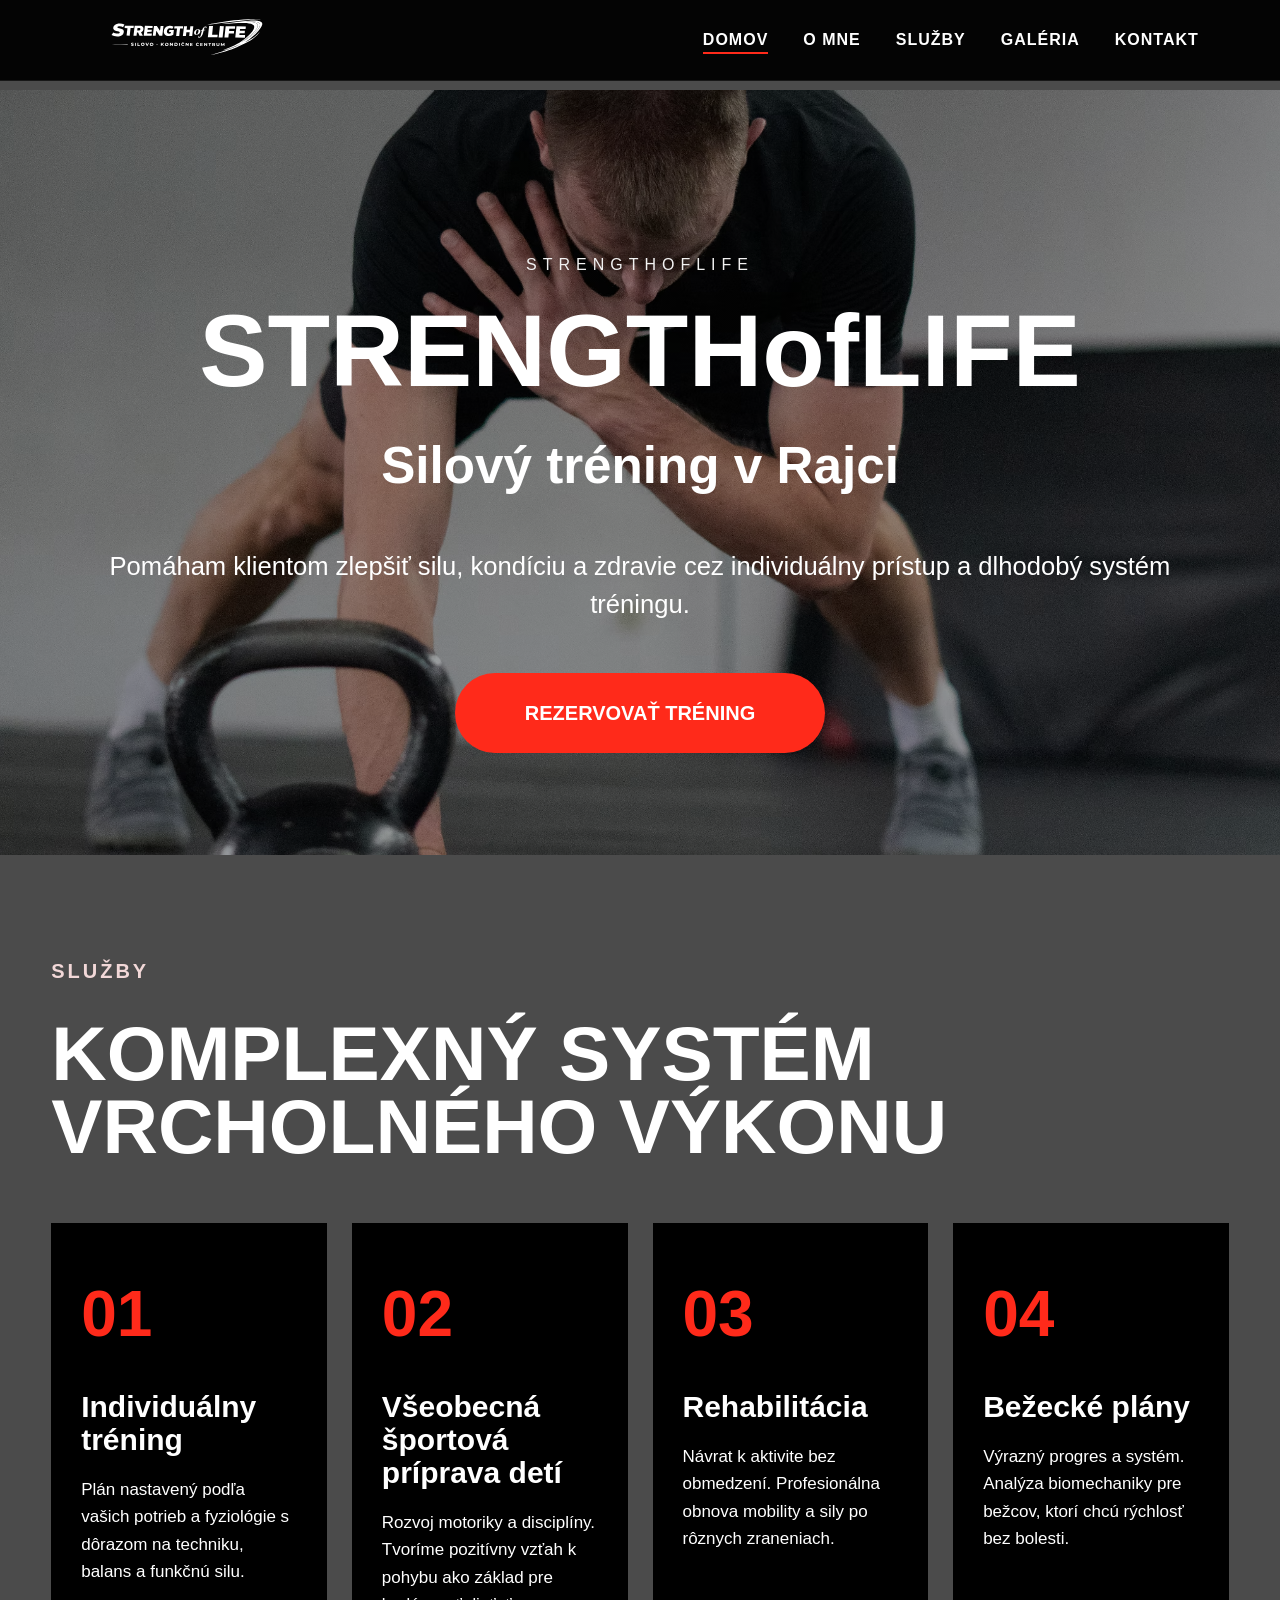
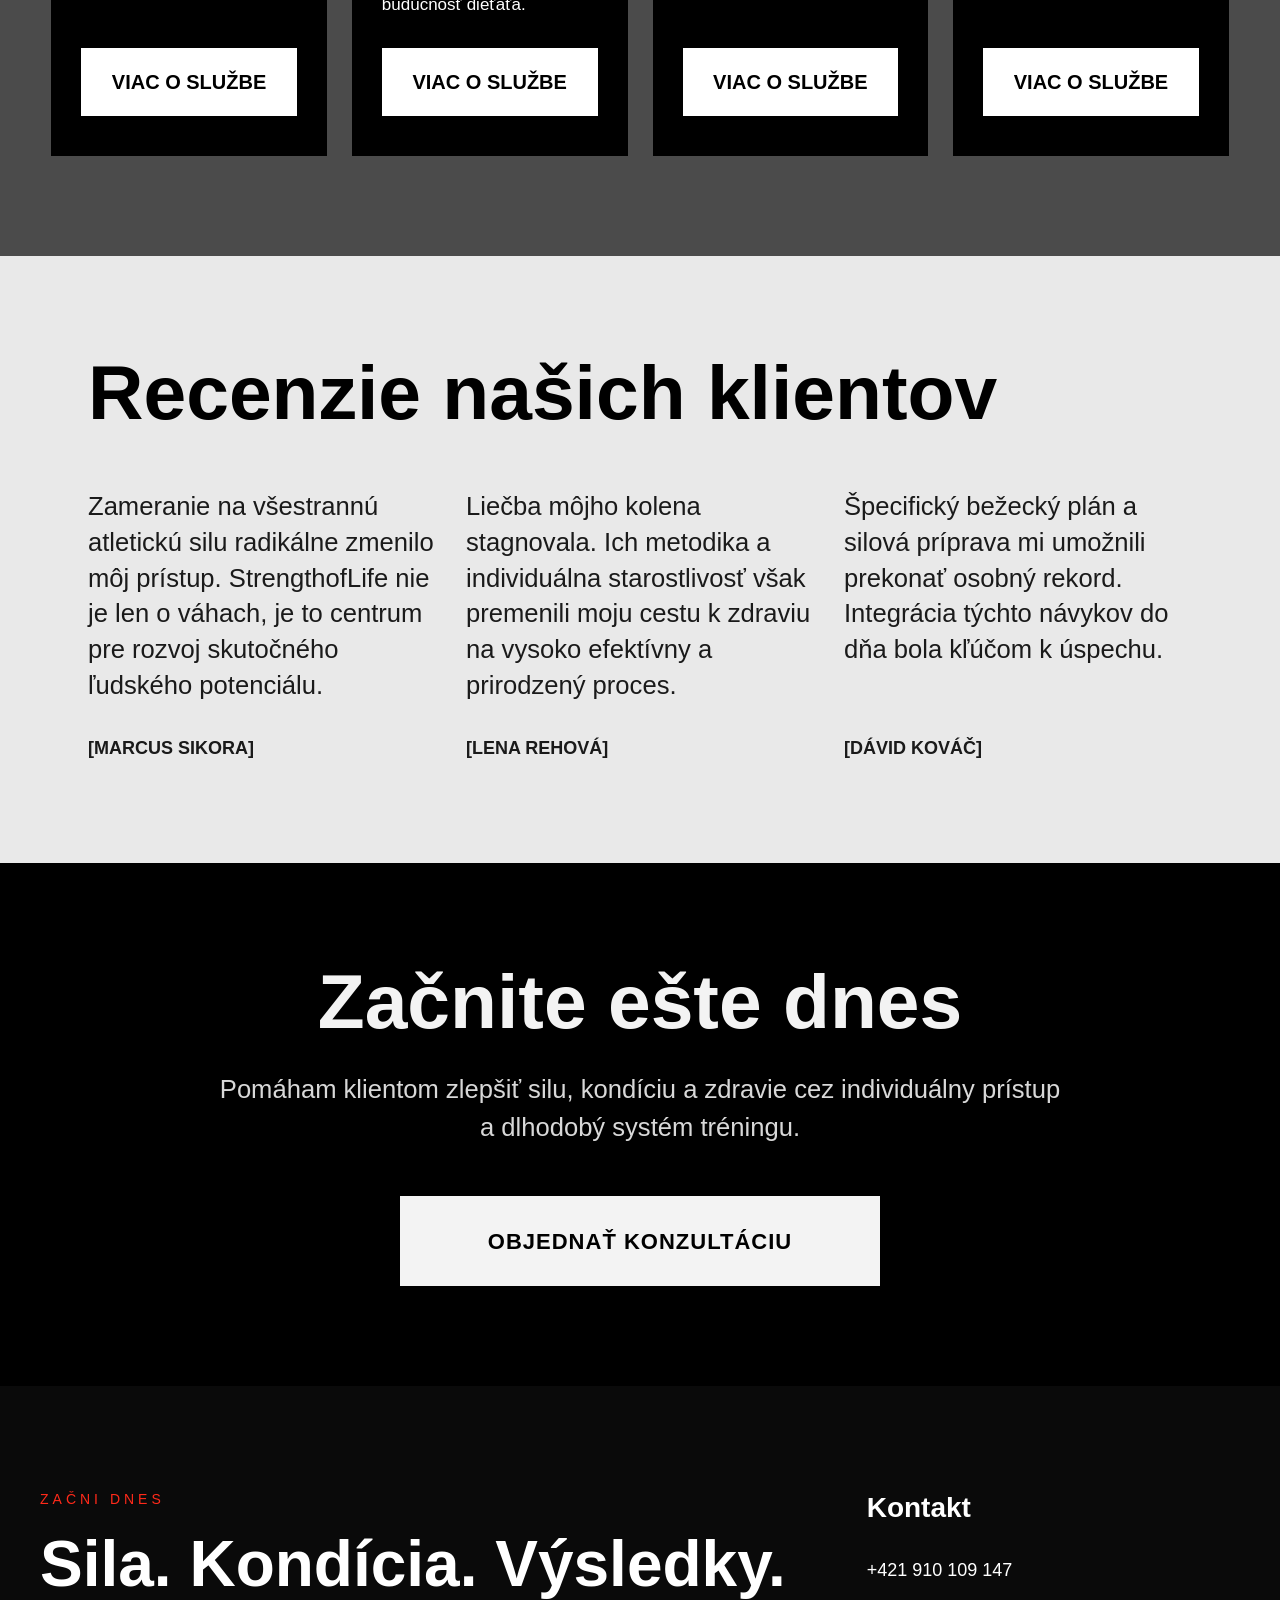
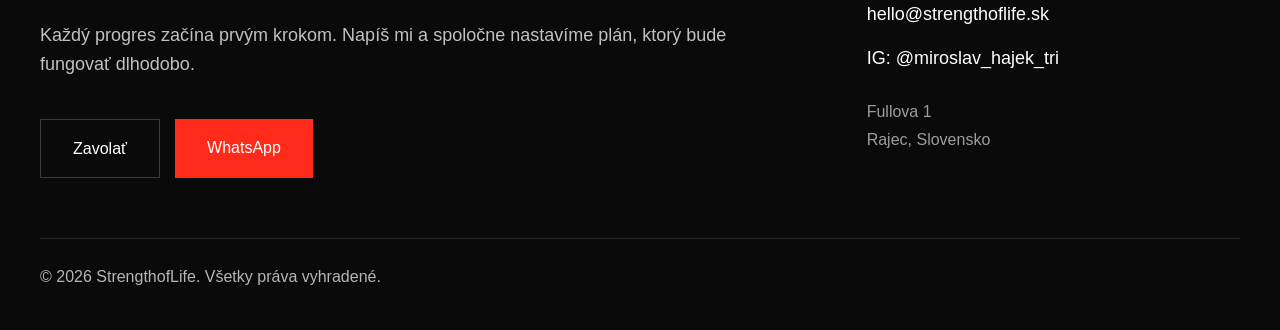
==== commit 13bfe98a: "Oprava responzivity a hlavnej hlavicky" ====
--- a/index.html
+++ b/index.html
@@ -3,275 +3,146 @@
 <head>
     <meta charset="UTF-8">
     <meta name="viewport" content="width=device-width, initial-scale=1.0">
-
     <title>Strength of Life | Silový tréning Rajec</title>
 
     <link rel="stylesheet" href="css/base.css">
     <link rel="stylesheet" href="css/header.css">
     <link rel="stylesheet" href="css/hero.css">
     <link rel="stylesheet" href="css/responsive.css">
-    <link rel="stylesheet" href="css/gallery.css">
 </head>
-
 <body>
 
 <header class="header">
-
     <div class="container">
-
         <a href="index.html" class="logo">
             <img src="images/logo.svg" alt="Strength of Life">
         </a>
 
-        <nav class="nav">
+        <button class="hamburger" id="hamburger" aria-label="Menu">
+            <span></span>
+            <span></span>
+            <span></span>
+        </button>
 
+        <nav class="nav" id="nav-menu">
             <ul>
-
                 <li><a href="index.html" class="active">DOMOV</a></li>
                 <li><a href="about.html">O MNE</a></li>
                 <li><a href="services.html">SLUŽBY</a></li>
-                 <li><a href="gallery.html">GALÉRIA</a></li>
+                <li><a href="gallery.html">GALÉRIA</a></li>
                 <li><a href="contact.html">KONTAKT</a></li>
-               
             </ul>
-
         </nav>
-
     </div>
-
 </header>
 
 <section class="hero">
-
-    <div class="hero-overlay"></div>
-
     <div class="container">
-
         <div class="hero-content">
-
-            <p class="hero-top">
-    STRENGTHofLIFE
-</p>
-
-<h1>
-    STRENGTHofLIFE
-</h1>
-
-<h2>
-    STRENGTHofLIFE – Silový tréning v Rajci
-</h2>
-
-<p class="hero-text">
-    Pomáham klientom zlepšiť silu, kondíciu a zdravie cez individuálny prístup a dlhodobý systém tréningu.
-</p>
-
-<a href="contact.html" class="hero-button">
-    REZERVOVAŤ TRÉNING
-</a>
-
+            <p class="hero-small">STRENGTHofLIFE</p>
+            <h1>STRENGTHofLIFE</h1>
+            <h2>Silový tréning v Rajci</h2>
+            <p class="hero-text">
+                Pomáham klientom zlepšiť silu, kondíciu a zdravie cez individuálny prístup a dlhodobý systém tréningu.
+            </p>
+            <a href="contact.html" class="hero-button">REZERVOVAŤ TRÉNING</a>
         </div>
-
     </div>
-
 </section>
 
 <section class="services">
-
     <div class="container">
-
         <span class="services-label">SLUŽBY</span>
-
-        <h2>
-            KOMPLEXNÝ SYSTÉM<br>
-            VRCHOLNÉHO VÝKONU
-        </h2>
+        <h2>KOMPLEXNÝ SYSTÉM<br>VRCHOLNÉHO VÝKONU</h2>
 
         <div class="services-grid">
-
             <div class="service-card">
                 <span class="service-number">01</span>
-
                 <h3>Individuálny tréning</h3>
-
-                <p>
-                    Plán nastavený podľa vašich potrieb a fyziológie s dôrazom na techniku, balans a funkčnú silu.
-                </p>
-
-                <a href="contact.html" class="service-btn">
-                    CHCEM<br>TRÉNING
-                </a>
+                <p>Plán nastavený podľa vašich potrieb a fyziológie s dôrazom na techniku, balans a funkčnú silu.</p>
+                <a href="service-1.html" class="service-btn">VIAC O SLUŽBE</a>
             </div>
 
             <div class="service-card">
                 <span class="service-number">02</span>
-
                 <h3>Všeobecná športová príprava detí</h3>
-
-                <p>
-                    Rozvoj motoriky a disciplíny. Tvoríme pozitívny vzťah k pohybu ako základ pre budúcnosť dieťaťa.
-                </p>
-
-                <a href="contact.html" class="service-btn">
-                    CHCEM<br>TRÉNING
-                </a>
+                <p>Rozvoj motoriky a disciplíny. Tvoríme pozitívny vzťah k pohybu ako základ pre budúcnosť dieťaťa.</p>
+                <a href="service-2.html" class="service-btn">VIAC O SLUŽBE</a>
             </div>
 
             <div class="service-card">
                 <span class="service-number">03</span>
-
                 <h3>Rehabilitácia</h3>
-
-                <p>
-                    Návrat k aktivite bez obmedzení. Profesionálna obnova mobility a sily po rôznych zraneniach.
-                </p>
-
-                <a href="contact.html" class="service-btn">
-                    CHCEM<br>TRÉNING
-                </a>
+                <p>Návrat k aktivite bez obmedzení. Profesionálna obnova mobility a sily po rôznych zraneniach.</p>
+                <a href="service-3.html" class="service-btn">VIAC O SLUŽBE</a>
             </div>
 
             <div class="service-card">
                 <span class="service-number">04</span>
-
                 <h3>Bežecké plány</h3>
-
-                <p>
-                    Výrazný progres a systém. Analýza biomechaniky pre bežcov, ktorí chcú rýchlosť bez bolesti.
-                </p>
-
-                <a href="contact.html" class="service-btn">
-                    CHCEM<br>TRÉNING
-                </a>
+                <p>Výrazný progres a systém. Analýza biomechaniky pre bežcov, ktorí chcú rýchlosť bez bolesti.</p>
+                <a href="service-4.html" class="service-btn">VIAC O SLUŽBE</a>
             </div>
-
         </div>
-
-    </div>
-
-</section>
-<section class="testimonials">
-    <h2 class="testimonials-title">
-        Recenzie našich klientov
-    </h2>
-
-    <div class="testimonials-grid">
-
-        <article class="testimonial-card">
-            <p class="testimonial-text">
-                Zameranie na všestrannú atletickú silu radikálne zmenilo môj prístup. StrengthofLife nie je len o váhach, je to centrum pre rozvoj skutočného ľudského potenciálu.
-            </p>
-            <span class="testimonial-author">
-                [MARCUS SIKORA]
-            </span>
-        </article>
-
-        <article class="testimonial-card">
-            <p class="testimonial-text">
-                Liečba môjho kolena stagnovala. Ich metodika a individuálna starostlivosť však premenili moju cestu k zdraviu na vysoko efektívny a prirodzený proces.
-            </p>
-            <span class="testimonial-author">
-                [LENA REHOVÁ]
-            </span>
-        </article>
-
-        <article class="testimonial-card">
-    <p class="testimonial-text">
-        Špecifický bežecký plán a silová príprava mi umožnili prekonať osobný rekord. Integrácia týchto návykov do dňa bola kľúčom k úspechu.
-    </p>
-
-    <span class="testimonial-author">
-        [DÁVID KOVÁČ]
-    </span>
-</article>
-
     </div>
 </section>
+
+<section class="testimonials">
+    <div class="container">
+        <h2 class="testimonials-title">Recenzie našich klientov</h2>
+        <div class="testimonials-grid">
+            <article class="testimonial-card">
+                <p class="testimonial-text">Zameranie na všestrannú atletickú silu radikálne zmenilo môj prístup. StrengthofLife nie je len o váhach, je to centrum pre rozvoj skutočného ľudského potenciálu.</p>
+                <span class="testimonial-author">[MARCUS SIKORA]</span>
+            </article>
+
+            <article class="testimonial-card">
+                <p class="testimonial-text">Liečba môjho kolena stagnovala. Ich metodika a individuálna starostlivosť však premenili moju cestu k zdraviu na vysoko efektívny a prirodzený proces.</p>
+                <span class="testimonial-author">[LENA REHOVÁ]</span>
+            </article>
+
+            <article class="testimonial-card">
+                <p class="testimonial-text">Špecifický bežecký plán a silová príprava mi umožnili prekonať osobný rekord. Integrácia týchto návykov do dňa bola kľúčom k úspechu.</p>
+                <span class="testimonial-author">[DÁVID KOVÁČ]</span>
+            </article>
+        </div>
+    </div>
+</section>
+
 <section class="cta-section">
     <div class="cta-container">
-
         <h2>Začnite ešte dnes</h2>
-
-        <p>
-            Pomáham klientom zlepšiť silu, kondíciu a zdravie cez individuálny prístup a dlhodobý systém tréningu.
-        </p>
-
-        <a href="contact.html" class="cta-button">
-            OBJEDNAŤ KONZULTÁCIU
-        </a>
-
+        <p>Pomáham klientom zlepšiť silu, kondíciu a zdravie cez individuálny prístup a dlhodobý systém tréningu.</p>
+        <a href="contact.html" class="cta-button">OBJEDNAŤ KONZULTÁCIU</a>
     </div>
 </section>
+
 <footer class="footer">
-
     <div class="footer-top">
-
         <div class="footer-cta">
-
-            <span class="footer-label">
-                ZAČNI DNES
-            </span>
-
-            <h2>
-                Sila. Kondícia. Výsledky.
-            </h2>
-
-            <p>
-                Každý progres začína prvým krokom.
-                Napíš mi a spoločne nastavíme plán,
-                ktorý bude fungovať dlhodobo.
-            </p>
-
+            <span class="footer-label">ZAČNI DNES</span>
+            <h2>Sila. Kondícia. Výsledky.</h2>
+            <p>Každý progres začína prvým krokom. Napíš mi a spoločne nastavíme plán, ktorý bude fungovať dlhodobo.</p>
             <div class="footer-buttons">
-
-                <a href="tel:+421910109147" class="footer-btn">
-                    Zavolať
-                </a>
-
-                <a href="https://wa.me/421910109147"
-                   target="_blank"
-                   class="footer-btn red">
-                    WhatsApp
-                </a>
-
+                <a href="tel:+421910109147" class="footer-btn">Zavolať</a>
+                <a href="https://wa.me/421910109147" target="_blank" class="footer-btn red">WhatsApp</a>
             </div>
-
         </div>
 
         <div class="footer-contact">
-
             <h3>Kontakt</h3>
-
-            <a href="tel:+421910109147">
-                +421 910 109 147
-            </a>
-
-            <a href="mailto:hello@strengthoflife.sk">
-                hello@strengthoflife.sk
-            </a>
-
-            <a href="https://www.instagram.com/miroslav_hajek_tri/"
-               target="_blank">
-                IG: @miroslav_hajek_tri
-            </a>
-
-            <p>
-                Fullova 1<br>
-                Rajec, Slovensko
-            </p>
-
+            <a href="tel:+421910109147">+421 910 109 147</a>
+            <a href="mailto:hello@strengthoflife.sk">hello@strengthoflife.sk</a>
+            <a href="https://www.instagram.com/miroslav_hajek_tri/" target="_blank">IG: @miroslav_hajek_tri</a>
+            <p>Fullova 1<br>Rajec, Slovensko</p>
         </div>
-
     </div>
 
     <div class="footer-bottom">
-
-        <p>
-            © 2026 StrengthofLife. Všetky práva vyhradené.
-        </p>
-
+        <p>© 2026 StrengthofLife. Všetky práva vyhradené.</p>
     </div>
-
 </footer>
 
+<script src="js/script.js"></script>
 </body>
 </html>
--- a/css/base.css
+++ b/css/base.css
@@ -1,41 +1,41 @@
-*{
-    margin:0;
-    padding:0;
-    box-sizing:border-box;
+* {
+    margin: 0;
+    padding: 0;
+    box-sizing: border-box;
 }
 
-html{
-    scroll-behavior:smooth;
+html {
+    scroll-behavior: smooth;
+    overflow-x: hidden;
+    max-width: 100%;
 }
 
-body{
-    font-family:Arial, Helvetica, sans-serif;
-    background:#4b4b4b;
+body {
+    font-family: Arial, Helvetica, sans-serif;
+    background: #4b4b4b;
+    line-height: 1.6;
+    overflow-x: hidden;
+    max-width: 100%;
+    padding-top: 90px; /* Zabráni prekrývaniu obsahu hlavičkou */
 }
 
-.container{
-    width:92%;
-    max-width:1500px;
-    margin:0 auto;
+.container {
+    width: 92%;
+    max-width: 1500px;
+    margin: 0 auto;
 }
 
-img{
-    max-width:100%;
-    display:block;
+img {
+    max-width: 100%;
+    height: auto;
+    display: block;
 }
 
-a{
-    text-decoration:none;
+a {
+    text-decoration: none;
+    color: inherit;
 }
-html,
-body{
-    overflow-x:hidden;
-    max-width:100%;
-}
-html,
-body{
-    overflow-x:hidden;
-}
-section{
-    overflow:hidden;
+
+section {
+    overflow: hidden;
 }
--- a/css/header.css
+++ b/css/header.css
@@ -1,224 +1,130 @@
-.logo img{
-    width:260px !important;
+.header {
+    position: fixed;
+    top: 0;
+    left: 0;
+    width: 100%;
+    z-index: 9999;
+    background: rgba(0, 0, 0, 0.95);
+    backdrop-filter: blur(10px);
+    border-bottom: 1px solid rgba(255, 255, 255, 0.08);
+    transition: transform 0.3s ease;
 }
 
-.nav ul{
-    gap:60px !important;
+.header.hide {
+    transform: translateY(-100%);
 }
 
-.nav a{
-    font-size:18px !important;
-    font-weight:600 !important;
-    letter-spacing:1px !important;
+.header .container {
+    max-width: 1600px;
+    margin: 0 auto;
+    padding: 0 30px;
+    height: 80px;
+    display: flex;
+    justify-content: space-between;
+    align-items: center;
+    position: relative;
 }
 
-.header .container{
-    max-width:1600px !important;
-    padding:0 60px !important;
-    height:110px !important;
-}
-.header{
-    position:fixed;
-    top:0;
-    left:0;
-    width:100%;
-    z-index:9999;
-
-    background:rgba(0,0,0,.92);
-    backdrop-filter:blur(10px);
-
-    border-bottom:1px solid rgba(255,255,255,.08);
+.logo img {
+    width: 200px;
+    height: auto;
+    display: block;
 }
 
-.header .container{
-    height:110px;
-
-    display:flex;
-    justify-content:space-between;
-    align-items:center;
+.nav ul {
+    display: flex;
+    align-items: center;
+    gap: 35px;
+    list-style: none;
+    margin: 0;
+    padding: 0;
 }
 
-header .container{
-    height:100%;
-
-    display:flex;
-    justify-content:space-between;
-    align-items:center;
+.nav a {
+    color: #fff;
+    text-decoration: none;
+    font-size: 16px;
+    font-weight: 600;
+    letter-spacing: 1px;
+    transition: 0.25s;
 }
 
-.logo img{
-    width:330px;
+.nav a:hover {
+    color: #ff2a1a;
 }
 
-nav ul{
-    display:flex;
-    align-items:center;
-    gap:70px;
-
-    list-style:none;
+.nav a.active {
+    border-bottom: 2px solid #ff2a1a;
+    padding-bottom: 4px;
 }
 
-nav a{
-    color:#f5f5f5;
-
-    text-decoration:none;
-
-    font-size:20px;
-    font-weight:300;
-
-    letter-spacing:.5px;
-
-    transition:.25s;
+/* Hamburger button */
+.hamburger {
+    display: none;
+    flex-direction: column;
+    justify-content: space-between;
+    width: 30px;
+    height: 22px;
+    background: transparent;
+    border: none;
+    cursor: pointer;
+    padding: 0;
+    z-index: 10002;
+    position: relative;
 }
 
-nav a:hover{
-    opacity:.7;
+.hamburger span {
+    width: 100%;
+    height: 3px;
+    background-color: #ffffff;
+    border-radius: 2px;
+    transition: all 0.3s ease;
 }
 
-nav a.active{
-    text-decoration:underline;
-    text-underline-offset:8px;
+.hamburger.open span:nth-child(1) {
+    transform: translateY(9.5px) rotate(45deg);
 }
 
-@media(max-width:992px){
+.hamburger.open span:nth-child(2) {
+    opacity: 0;
+}
 
-    .logo img{
-        width:260px;
+.hamburger.open span:nth-child(3) {
+    transform: translateY(-9.5px) rotate(-45deg);
+}
+
+/* Mobilné menu */
+@media (max-width: 992px) {
+    .hamburger {
+        display: flex;
     }
 
-    nav ul{
-        gap:40px;
+    .nav {
+        position: fixed;
+        top: 0;
+        right: -100%;
+        width: 100%;
+        height: 100vh;
+        background: #000000;
+        display: flex;
+        justify-content: center;
+        align-items: center;
+        transition: right 0.3s ease-in-out;
+        z-index: 10001;
     }
 
-}
-
-@media(max-width:768px){
-
-    header{
-        height:auto;
-        padding:15px 0;
+    .nav.active {
+        right: 0;
     }
 
-    .logo img{
-        width:180px;
+    .nav ul {
+        flex-direction: column;
+        gap: 35px;
+        text-align: center;
     }
 
-
-
-}
-@media(max-width:768px){
-
-    header{
-        padding:20px 0;
+    .nav a {
+        font-size: 22px;
+        font-weight: 700;
     }
-
-    .logo img{
-        width:220px;
-    }
-
-    nav ul{
-        display:flex;
-        flex-wrap:wrap;
-        justify-content:center;
-        gap:12px 20px;
-    }
-
-    nav a{
-        font-size:16px;
-    }
-
-}
-
-@media(max-width:768px){
-
-    header{
-        height:auto;
-        padding:20px 0;
-    }
-
-    header .container{
-        flex-direction:column;
-        justify-content:center;
-        align-items:center;
-        gap:20px;
-    }
-
-    nav{
-        width:100%;
-    }
-
-    nav ul{
-        justify-content:center;
-        flex-wrap:wrap;
-        gap:15px 25px;
-        padding:0;
-        margin:0;
-    }
-
-    nav a{
-        font-size:16px;
-    }
-
-}
-@media(max-width:768px){
-
-    .header{
-        position:relative !important;
-        height:auto !important;
-        padding:20px 0 !important;
-    }
-
-    .header .container{
-        display:flex !important;
-        flex-direction:column !important;
-        align-items:center !important;
-        justify-content:center !important;
-        gap:20px !important;
-    }
-
-    .nav{
-        width:100%;
-    }
-
-    .nav ul{
-        display:flex !important;
-        flex-wrap:wrap !important;
-        justify-content:center !important;
-        gap:15px 25px !important;
-
-        margin:0 !important;
-        padding:0 !important;
-    }
-
-    .nav a{
-        font-size:16px !important;
-    }
-
-}
-@media(max-width:768px){
-
-    .nav{
-        display:block !important;
-    }
-
-    .nav ul{
-        display:flex !important;
-        visibility:visible !important;
-        opacity:1 !important;
-
-        flex-wrap:wrap;
-        justify-content:center;
-
-        gap:15px;
-    }
-
-    .nav li{
-        display:block !important;
-    }
-
-    .nav a{
-        display:block !important;
-        color:#fff !important;
-    }
-
 }
--- a/css/hero.css
+++ b/css/hero.css
@@ -1,388 +1,215 @@
-.hero{
-    position:relative;
-    height:830px;
-
-    background-image:
-    linear-gradient(
-        rgba(0,0,0,.38),
-        rgba(0,0,0,.38)
-    ),
-    url("../images/hero.avif");
-
-    background-size:cover;
-    background-position:center 25%;
-    background-repeat:no-repeat;
-
-    display:flex;
-    align-items:center;
-}
-
-.hero .container{
-    width:100%;
-}
-
-.hero-content{
-    text-align:center;
-    margin:0 auto;
-    max-width:1400px;
-    color:#fff;
-}
-
-.hero-top{
-    display:none;
-}
-
-.hero-small{
-    font-size:16px;
-    letter-spacing:6px;
-    text-transform:uppercase;
-    color:#f2f2f2;
-
-    margin-bottom:35px;
-}
-
-.hero h1{
-    font-size:120px;
-    line-height:0.95;
-    font-weight:900;
-}
-
-.hero-text{
-    font-size:28px;
-    max-width:1100px;
-    margin:0 auto 60px;
-}
-
-.hero-button{
-    background:#ff2d1f;
-    color:#fff;
-}
-
-.hero-button:hover{
-    background:#ececec;
-}
-
-@media(max-width:1200px){
-
-    .hero h1{
-        font-size:72px;
-    }
-
-    .hero-text{
-        width:100%;
-    }
-
-}
-
-@media(max-width:768px){
-
-    .hero-content{
-        margin-left:30px;
-        margin-right:30px;
-    }
-
-    .hero h1{
-        font-size:46px;
-    }
-
-    .hero-small{
-        font-size:13px;
-        letter-spacing:3px;
-    }
-
-    .hero-text{
-        font-size:16px;
-    }
-
-    .hero-button{
-        width:100%;
-        max-width:320px;
-        height:80px;
-    }
-
-}
-.hero-content{
-    text-align:center;
-    color:#fff;
-}
-
-.hero-top{
-    font-size:18px;
-    letter-spacing:2px;
-    margin-bottom:40px;
-}
-
-.hero h1{
-    font-size:140px;
-    font-weight:900;
-    line-height:1;
-    margin-bottom:40px;
-    color:#fff;
-}
-
-.hero h2{
-    font-size:60px;
-    font-weight:700;
-    margin-bottom:50px;
-    color:#fff;
-}
-
-.hero-text{
-    max-width:1100px;
-    margin:0 auto 70px;
-    font-size:28px;
-    line-height:1.5;
-    color:#fff;
-}
-
-.hero-button{
-    display:inline-flex;
-    align-items:center;
-    justify-content:center;
-
-    width:370px;
-    height:95px;
-
-    background:#ff2a1a;
-    color:white;
-
-    border-radius:50px;
-
-    font-size:22px;
-    font-weight:700;
-
-    text-decoration:none;
-}
-.hero-content{
-    max-width:1400px;
-    margin:0 auto;
-    text-align:center;
-    color:white;
-}
-
-.hero-subtitle{
-    font-size:18px;
-    font-weight:500;
-    margin-bottom:18px;
-}
-
-.hero h1{
-    font-size:135px;
-    line-height:.95;
-    font-weight:800;
-    margin-bottom:25px;
-}
-
-.hero-description{
-    max-width:1050px;
-    margin:0 auto 70px;
-    font-size:22px;
-    line-height:1.5;
-}
-
-.hero-button{
-    display:inline-flex;
-    align-items:center;
-    justify-content:center;
-
-    width:370px;
-    height:95px;
-
-    background:#ff2a1a;
-    color:white;
-
-    border-radius:50px;
-
-    font-size:22px;
-    font-weight:700;
-
-    text-decoration:none;
-}
-.services{
-
-    background:#4b4b4b;
-    padding:120px 0 140px;
-
-}
-
-.services-label{
-
-    display:block;
-
-    color:#f2d8d8;
-
-    font-size:22px;
-    font-weight:700;
-    letter-spacing:3px;
-
-    margin-bottom:40px;
-
-}
-
-.services h2{
-
-    color:white;
-
-    font-size:110px;
-    line-height:.95;
-    font-weight:800;
-
-    margin-bottom:90px;
-
-}
-
-.services-grid{
-
-    display:grid;
-    grid-template-columns:repeat(4,1fr);
-    gap:30px;
-
-}
-
-.service-card{
-
-    background:black;
-
-    padding:45px 40px;
-
-    min-height:570px;
-
-    display:flex;
-    flex-direction:column;
-
-}
-
-.service-number{
-
-    color:#ff2a1a;
-
-    font-size:72px;
-    font-weight:800;
-
-    margin-bottom:35px;
-
-}
-
-.service-card h3{
-
-    color:white;
-
-    font-size:34px;
-    line-height:1.05;
-    font-weight:800;
-
-    margin-bottom:25px;
-
-}
-
-.service-card p{
-
-    color:white;
-
-    font-size:18px;
-    line-height:1.6;
-
-    margin-bottom:auto;
-
-}
-
-.service-btn{
-
-    width:100%;
-
-    background:white;
-    color:black;
-
-    text-decoration:none;
-
-    text-align:center;
-
-    padding:22px;
-
-    font-size:28px;
-    font-weight:800;
-
-}
-
-@media(max-width:1200px){
-
-    .services-grid{
-        grid-template-columns:repeat(2,1fr);
-    }
-
-}
-
-@media(max-width:768px){
-
-    .services h2{
-        font-size:58px;
-    }
-
-    .services-grid{
-        grid-template-columns:1fr;
-    }
-
-}
-.services-title {
-    font-size: clamp(4rem, 7vw, 8rem);
-    line-height: 0.9;
-    margin-bottom: 70px;
+/* --- HERO SECTION --- */
+.hero {
+    position: relative;
+    min-height: 85vh;
+    padding: 140px 0 80px;
+    background-image: linear-gradient(rgba(0,0,0,.38), rgba(0,0,0,.38)), url("../images/hero.avif");
+    background-size: cover;
+    background-position: center 25%;
+    background-repeat: no-repeat;
+    display: flex;
+    align-items: center;
+}
+
+.hero .container {
+    width: 100%;
+}
+
+.hero-content {
+    max-width: 1400px;
+    margin: 0 auto;
+    text-align: center;
+    color: #fff;
+}
+
+.hero-top {
+    font-size: 18px;
+    letter-spacing: 2px;
+    margin-bottom: 30px;
+}
+
+.hero-small {
+    font-size: 16px;
+    letter-spacing: 6px;
+    text-transform: uppercase;
+    color: #f2f2f2;
+    margin-bottom: 25px;
+}
+
+.hero-subtitle {
+    font-size: 18px;
+    font-weight: 500;
+    margin-bottom: 18px;
+}
+
+.hero h1 {
+    font-size: clamp(3.5rem, 8vw, 8.5rem);
+    line-height: .95;
+    font-weight: 800;
+    margin-bottom: 25px;
+}
+
+.hero h2 {
+    font-size: clamp(2rem, 4vw, 3.8rem);
+    font-weight: 700;
+    margin-bottom: 40px;
+    color: #fff;
+}
+
+.hero-text, .hero-description {
+    max-width: 1100px;
+    margin: 0 auto 50px;
+    font-size: clamp(1.1rem, 2vw, 1.75rem);
+    line-height: 1.5;
+    color: #fff;
+}
+
+.hero-button {
+    display: inline-flex;
+    align-items: center;
+    justify-content: center;
+    width: 100%;
+    max-width: 370px;
+    height: 80px;
+    background: #ff2a1a;
+    color: white;
+    border-radius: 50px;
+    font-size: 20px;
+    font-weight: 700;
+    text-decoration: none;
+    transition: 0.3s ease;
+}
+
+.hero-button:hover {
+    background: #ececec;
+    color: #000;
+}
+
+
+/* --- SERVICES SECTION --- */
+.services {
+    background: #4b4b4b;
+    padding: 100px 0;
+}
+
+.services-label {
+    display: block;
+    color: #f2d8d8;
+    font-size: 20px;
+    font-weight: 700;
+    letter-spacing: 3px;
+    margin-bottom: 30px;
+}
+
+.services h2, .services-title {
+    color: white;
+    font-size: clamp(3rem, 6vw, 7rem);
+    line-height: .95;
+    font-weight: 800;
+    margin-bottom: 60px;
 }
 
 .services-grid {
-    gap: 28px;
+    display: grid;
+    grid-template-columns: repeat(4, 1fr);
+    gap: 25px;
 }
 
 .service-card {
-    min-height: 600px;
-    padding: 42px;
+    background: #000;
+    padding: 40px 30px;
+    min-height: 520px;
+    display: flex;
+    flex-direction: column;
 }
 
 .service-number {
-    margin-bottom: 45px;
+    color: #ff2a1a;
+    font-size: 64px;
+    font-weight: 800;
+    margin-bottom: 25px;
+}
+
+.service-card h3 {
+    color: white;
+    font-size: 30px;
+    line-height: 1.1;
+    font-weight: 800;
+    margin-bottom: 20px;
+}
+
+.service-card p {
+    color: white;
+    font-size: 17px;
+    line-height: 1.6;
+    margin-bottom: auto;
 }
 
 .service-btn {
+    display: block;
     width: 100%;
-    padding: 26px 0;
-    margin-top: auto;
-}
+    background: #ffffff;
+    color: #000000;
+    text-decoration: none;
+    text-align: center;
+    padding: 18px 0;
+    font-size: 20px;
+    font-weight: 800;
+    margin-top: 30px;
+    transition: 0.3s;
+}
+
+.service-btn:hover {
+    background: #ff2a1a;
+    color: #ffffff;
+}
+
+
+/* --- TESTIMONIALS SECTION --- */
+.testimonials {
+    background: #e9e9e9;
+    padding: 100px 40px;
+}
+
 .testimonials-title {
-    font-size: clamp(4rem, 7vw, 6rem);
+    font-size: clamp(3rem, 6vw, 5.5rem);
     font-weight: 800;
     line-height: 0.95;
     color: #000;
-    margin-bottom: 80px;
-}
-.testimonials {
-    background: #e9e9e9;
-    padding: 120px 70px;
-}
+    margin-bottom: 60px;
+}
+
 .testimonials-grid {
     display: grid;
     grid-template-columns: repeat(3, 1fr);
-    gap: 40px;
-}
+    gap: 30px;
+}
+
 .testimonial-card {
     display: flex;
     flex-direction: column;
-    min-height: 420px;
-    padding: 60px;
+    justify-content: space-between;
+    background: transparent;
 }
 
 .testimonial-text {
-    font-size: 1.9rem;
-    line-height: 1.35;
+    font-size: 1.6rem;
+    line-height: 1.4;
+    color: #1a1a1a;
 }
 
 .testimonial-author {
-    margin-top: 40px;
-    font-size: 22px;
-    font-weight: 400;
-}
+    margin-top: 30px;
+    font-size: 18px;
+    font-weight: 700;
+    color: #1a1a1a;
+}
+
+
+/* --- CTA SECTION --- */
 .cta-section {
     background: #000;
-    padding: 140px 40px;
+    padding: 100px 20px;
     text-align: center;
 }
 
@@ -392,17 +219,17 @@
 }
 
 .cta-section h2 {
-    font-size: 96px;
+    font-size: clamp(2.5rem, 6vw, 5.5rem);
     font-weight: 700;
     line-height: 1;
     color: #f3f3f3;
-    margin-bottom: 40px;
+    margin-bottom: 30px;
 }
 
 .cta-section p {
     max-width: 850px;
-    margin: 0 auto 70px;
-    font-size: 30px;
+    margin: 0 auto 50px;
+    font-size: clamp(1.1rem, 2vw, 1.8rem);
     line-height: 1.5;
     color: #d8d8d8;
 }
@@ -411,19 +238,16 @@
     display: inline-flex;
     align-items: center;
     justify-content: center;
-
-    width: 520px;
-    height: 110px;
-
+    width: 100%;
+    max-width: 480px;
+    height: 90px;
     background: #f3f3f3;
     color: #000;
-
     text-decoration: none;
     text-transform: uppercase;
-    font-size: 28px;
+    font-size: 22px;
     font-weight: 700;
     letter-spacing: 1px;
-
     transition: 0.3s ease;
 }
 
@@ -431,284 +255,176 @@
     background: #ff2a1f;
     color: #fff;
 }
+
+
+/* --- FOOTER --- */
 .footer {
-    background: #4a4a4a;
-    padding: 120px 90px 60px;
+    background: #0a0a0a;
+    color: #fff;
+    padding: 100px 40px 40px;
 }
 
 .footer-top {
-    display: flex;
-    justify-content: space-between;
-    align-items: flex-start;
-    margin-bottom: 100px;
+    max-width: 1400px;
+    margin: 0 auto;
+    display: grid;
+    grid-template-columns: 2fr 1fr;
+    gap: 80px;
 }
 
 .footer-column h3 {
     color: #ff2b17;
-    font-size: 2rem;
-    margin-bottom: 30px;
+    font-size: 1.8rem;
+    margin-bottom: 25px;
     letter-spacing: 2px;
 }
 
-.footer-contact-btn,
-.social-btn {
+.footer-label {
+    color: #ff2a1a;
+    font-size: 14px;
+    letter-spacing: 4px;
+    text-transform: uppercase;
+}
+
+.footer-cta h2 {
+    font-size: clamp(2.5rem, 5vw, 4.5rem);
+    line-height: 1;
+    margin: 20px 0 25px;
+}
+
+.footer-cta p {
+    font-size: 18px;
+    line-height: 1.6;
+    color: rgba(255,255,255,.75);
+    max-width: 700px;
+}
+
+.footer-buttons {
+    display: flex;
+    flex-wrap: wrap;
+    gap: 15px;
+    margin-top: 40px;
+}
+
+.footer-btn {
+    padding: 16px 32px;
+    border: 1px solid rgba(255,255,255,.2);
+    color: #fff;
+    text-decoration: none;
+    transition: .3s;
+}
+
+.footer-btn:hover {
+    background: #fff;
+    color: #000;
+}
+
+.footer-btn.red {
+    background: #ff2a1a;
+    border: none;
+}
+
+.footer-btn.red:hover {
+    background: #ff412f;
+    color: #fff;
+}
+
+.footer-contact h3 {
+    font-size: 28px;
+    margin-bottom: 25px;
+}
+
+.footer-contact a {
     display: block;
-    width: fit-content;
-    padding: 16px 28px;
+    color: #fff;
+    text-decoration: none;
     margin-bottom: 15px;
+    font-size: 18px;
+}
+
+.footer-contact p, .footer-address {
+    color: rgba(255,255,255,.6);
+    line-height: 1.8;
+    margin-top: 25px;
+    font-size: 1rem;
+}
+
+.footer-contact-btn, .social-btn {
+    width: 100%;
+    max-width: 320px;
+    height: 60px;
+    display: flex;
+    align-items: center;
+    justify-content: center;
     background: #000;
     color: #fff;
-    text-decoration: none;
-    font-size: 1.1rem;
+    border: 1px solid rgba(255,255,255,.2);
+    text-decoration: none;
+    font-size: 1rem;
+    font-weight: 600;
+    margin-bottom: 12px;
     transition: 0.3s;
 }
 
-.footer-contact-btn:hover,
-.social-btn:hover {
+.footer-contact-btn:hover, .social-btn:hover {
     background: #ff2b17;
-}
-
-.footer-address {
-    margin-top: 25px;
-    color: #fff;
-    font-size: 1.1rem;
-    line-height: 1.6;
+    border-color: #ff2b17;
 }
 
 .footer-logo {
     text-align: center;
-    font-size: clamp(3rem, 6vw, 6rem);
-    font-weight: 800;
-    color: #fff;
-    margin-bottom: 80px;
+    font-size: clamp(2.5rem, 6vw, 5.5rem);
+    font-weight: 800;
+    color: #fff;
+    margin: 60px 0;
 }
 
 .footer-bottom {
+    max-width: 1400px;
+    margin: 60px auto 0;
+    padding-top: 25px;
+    border-top: 1px solid rgba(255,255,255,.1);
     display: flex;
     justify-content: space-between;
     align-items: center;
-    border-top: 1px solid rgba(255,255,255,.2);
-    padding-top: 30px;
-}
-
-.footer-bottom p,
-.footer-links a {
+    color: rgba(255,255,255,.5);
+}
+
+.footer-bottom p, .footer-links a {
     color: rgba(255,255,255,.7);
     text-decoration: none;
 }
 
 .footer-links {
     display: flex;
-    gap: 40px;
-}
-.footer-contact-btn,
-.social-btn {
-    width: 320px;
-    height: 72px;
-
-    display: flex;
-    align-items: center;
-    justify-content: center;
-
-    background: #000;
-    color: #fff;
-    text-decoration: none;
-    font-size: 1.1rem;
-    font-weight: 600;
-
-    margin-bottom: 16px;
-}
-.footer{
-    background:#0a0a0a;
-    color:#fff;
-    padding:120px 80px 40px;
-}
-
-.footer-top{
-    max-width:1400px;
-    margin:0 auto;
-
-    display:grid;
-    grid-template-columns:2fr 1fr;
-    gap:120px;
-}
-
-.footer-label{
-    color:#ff2a1a;
-    font-size:14px;
-    letter-spacing:4px;
-    text-transform:uppercase;
-}
-
-.footer-cta h2{
-    font-size:72px;
-    line-height:1;
-    margin:20px 0 30px;
-}
-
-.footer-cta p{
-    font-size:24px;
-    line-height:1.7;
-    color:rgba(255,255,255,.75);
-
-    max-width:700px;
-}
-
-.footer-buttons{
-    display:flex;
-    gap:20px;
-    margin-top:50px;
-}
-
-.footer-btn{
-    padding:20px 40px;
-    border:1px solid rgba(255,255,255,.2);
-
-    color:#fff;
-    text-decoration:none;
-
-    transition:.3s;
-}
-
-.footer-btn:hover{
-    background:#fff;
-    color:#000;
-}
-
-.footer-btn.red{
-    background:#ff2a1a;
-    border:none;
-}
-
-.footer-btn.red:hover{
-    background:#ff412f;
-    color:#fff;
-}
-
-.footer-contact h3{
-    font-size:32px;
-    margin-bottom:30px;
-}
-
-.footer-contact a{
-    display:block;
-    color:#fff;
-    text-decoration:none;
-    margin-bottom:20px;
-    font-size:20px;
-}
-
-.footer-contact p{
-    color:rgba(255,255,255,.6);
-    line-height:1.8;
-    margin-top:30px;
-}
-
-.footer-bottom{
-    max-width:1400px;
-    margin:100px auto 0;
-    padding-top:30px;
-
-    border-top:1px solid rgba(255,255,255,.1);
-
-    color:rgba(255,255,255,.5);
-}
-@media (max-width: 1400px){
-
-    .hero h1{
-        font-size:90px !important;
-    }
-
-    .hero-description,
-    .hero-text{
-        font-size:20px !important;
-    }
-
-}
-
-@media (max-width: 1200px){
-
-    .hero h1{
-        font-size:70px !important;
-    }
-
-    .hero h2{
-        font-size:42px !important;
-    }
-
-    .hero-description,
-    .hero-text{
-        font-size:18px !important;
-    }
-
-}
-
-@media (max-width: 992px){
-
-    .hero{
-        height:auto;
-        padding:120px 0;
-    }
-
-    .hero h1{
-        font-size:54px !important;
-    }
-
-    .hero h2{
-        font-size:34px !important;
-    }
-
-    .hero-button{
-        width:320px;
-        height:80px;
-        font-size:18px;
-    }
-
-}
-
-@media (max-width: 768px){
-
-    .hero h1{
-        font-size:42px !important;
-        line-height:1.1;
-    }
-
-    .hero h2{
-        font-size:28px !important;
-    }
-
-    .hero-description,
-    .hero-text{
-        font-size:16px !important;
-    }
-
-    .hero-button{
-        width:100%;
-        max-width:320px;
-    }
-
-}
-@media(max-width:768px){
-
-    .testimonials{
-        padding:80px 25px;
-    }
-
-    .testimonials-grid{
-        grid-template-columns:1fr;
-        gap:25px;
-    }
-
-    .testimonial-card{
-        min-height:auto;
-        padding:30px;
-    }
-
-    .testimonial-text{
-        font-size:22px;
-    }
-
-}
-body{
-    padding-top:110px;
+    gap: 30px;
+}
+
+
+/* --- RESPONSIVE MEDIA QUERIES --- */
+@media (max-width: 1200px) {
+    .services-grid { grid-template-columns: repeat(2, 1fr); }
+    .testimonials-grid { grid-template-columns: repeat(2, 1fr); }
+}
+
+@media (max-width: 992px) {
+    .footer-top { grid-template-columns: 1fr; gap: 50px; }
+}
+
+@media (max-width: 768px) {
+    .hero { padding: 60px 20px 80px; }
+    .hero-button { max-width: 100%; height: 65px; font-size: 18px; }
+
+    .services { padding: 60px 0; }
+    .services-grid { grid-template-columns: 1fr; }
+    .service-card { min-height: auto; padding: 30px 20px; }
+
+    .testimonials { padding: 60px 20px; }
+    .testimonials-grid { grid-template-columns: 1fr; gap: 40px; }
+    .testimonial-text { font-size: 1.25rem; }
+
+    .cta-button { max-width: 100%; height: 70px; font-size: 18px; }
+
+    .footer { padding: 60px 20px 30px; }
+    .footer-bottom { flex-direction: column; gap: 15px; text-align: center; }
 }
--- a/css/responsive.css
+++ b/css/responsive.css
@@ -1,139 +1,43 @@
-@media(max-width:992px){
+/* Globálne prispôsobenie obsahu */
 
-    .hero h1{
-        font-size:58px;
+@media (max-width: 1200px) {
+    .hero h1 {
+        font-size: 4.5rem;
     }
-
-    .hero-description{
-        font-size:18px;
+    .services-grid {
+        grid-template-columns: repeat(2, 1fr);
     }
-
 }
 
-@media(max-width:768px){
-
-    .header{
-        height:auto;
-        padding:25px 0;
+@media (max-width: 992px) {
+    .hero {
+        padding: 100px 20px 60px;
     }
-
-    .header .container{
-        flex-direction:column;
-        gap:25px;
+    .hero h1 {
+        font-size: 3.5rem;
     }
-
-    .nav ul{
-        gap:20px;
-        flex-wrap:wrap;
-        justify-content:center;
+    .hero h2 {
+        font-size: 2rem;
     }
-
-    .hero{
-        min-height:85vh;
+    .testimonials-grid {
+        grid-template-columns: 1fr;
     }
-
-    .hero-content{
-        padding-bottom:60px;
-    }
-
-    .hero h1{
-        font-size:42px;
-    }
-
-    .hero-button{
-        width:100%;
-        max-width:320px;
-    }
-
-}
-@media (max-width: 1400px){
-
-.hero h1{
-    font-size: clamp(4rem, 9vw, 7rem);
 }
 
-.hero h2{
-    font-size: clamp(2rem, 4vw, 4rem);
-}
-
-}
-@media (max-width: 1200px){
-
-.nav ul{
-    gap:40px;
-}
-
-.hero h1{
-    font-size:5rem;
-}
-
-.hero h2{
-    font-size:3rem;
-}
-
-.hero p{
-    max-width:800px;
-}
-
-}
-@media (max-width: 992px){
-
-.header .container{
-    flex-direction:column;
-    gap:20px;
-}
-
-.nav ul{
-    flex-wrap:wrap;
-    justify-content:center;
-    gap:25px;
-}
-
-.hero h1{
-    font-size:4rem;
-}
-
-.hero h2{
-    font-size:2.5rem;
-}
-
-}
-@media (max-width: 768px){
-
-.hero{
-    padding:180px 20px 100px;
-}
-
-.hero h1{
-    font-size:3rem;
-}
-
-.hero h2{
-    font-size:2rem;
-}
-
-.hero p{
-    font-size:18px;
-}
-
-
-}
-@media(max-width:768px){
-
-    h1{
-        font-size:42px !important;
-        line-height:1.1 !important;
+@media (max-width: 768px) {
+    .hero h1 {
+        font-size: 2.5rem !important;
     }
-
-    h2{
-        font-size:32px !important;
-        line-height:1.1 !important;
+    .hero h2 {
+        font-size: 1.6rem !important;
     }
-
-    .services h2,
-    .testimonials-title,
-    .cta-section h2{
-        font-size:42px !important;
+    .hero-text {
+        font-size: 16px;
     }
-
+    .services-grid {
+        grid-template-columns: 1fr;
+    }
+    .service-card {
+        min-height: auto;
+    }
 }
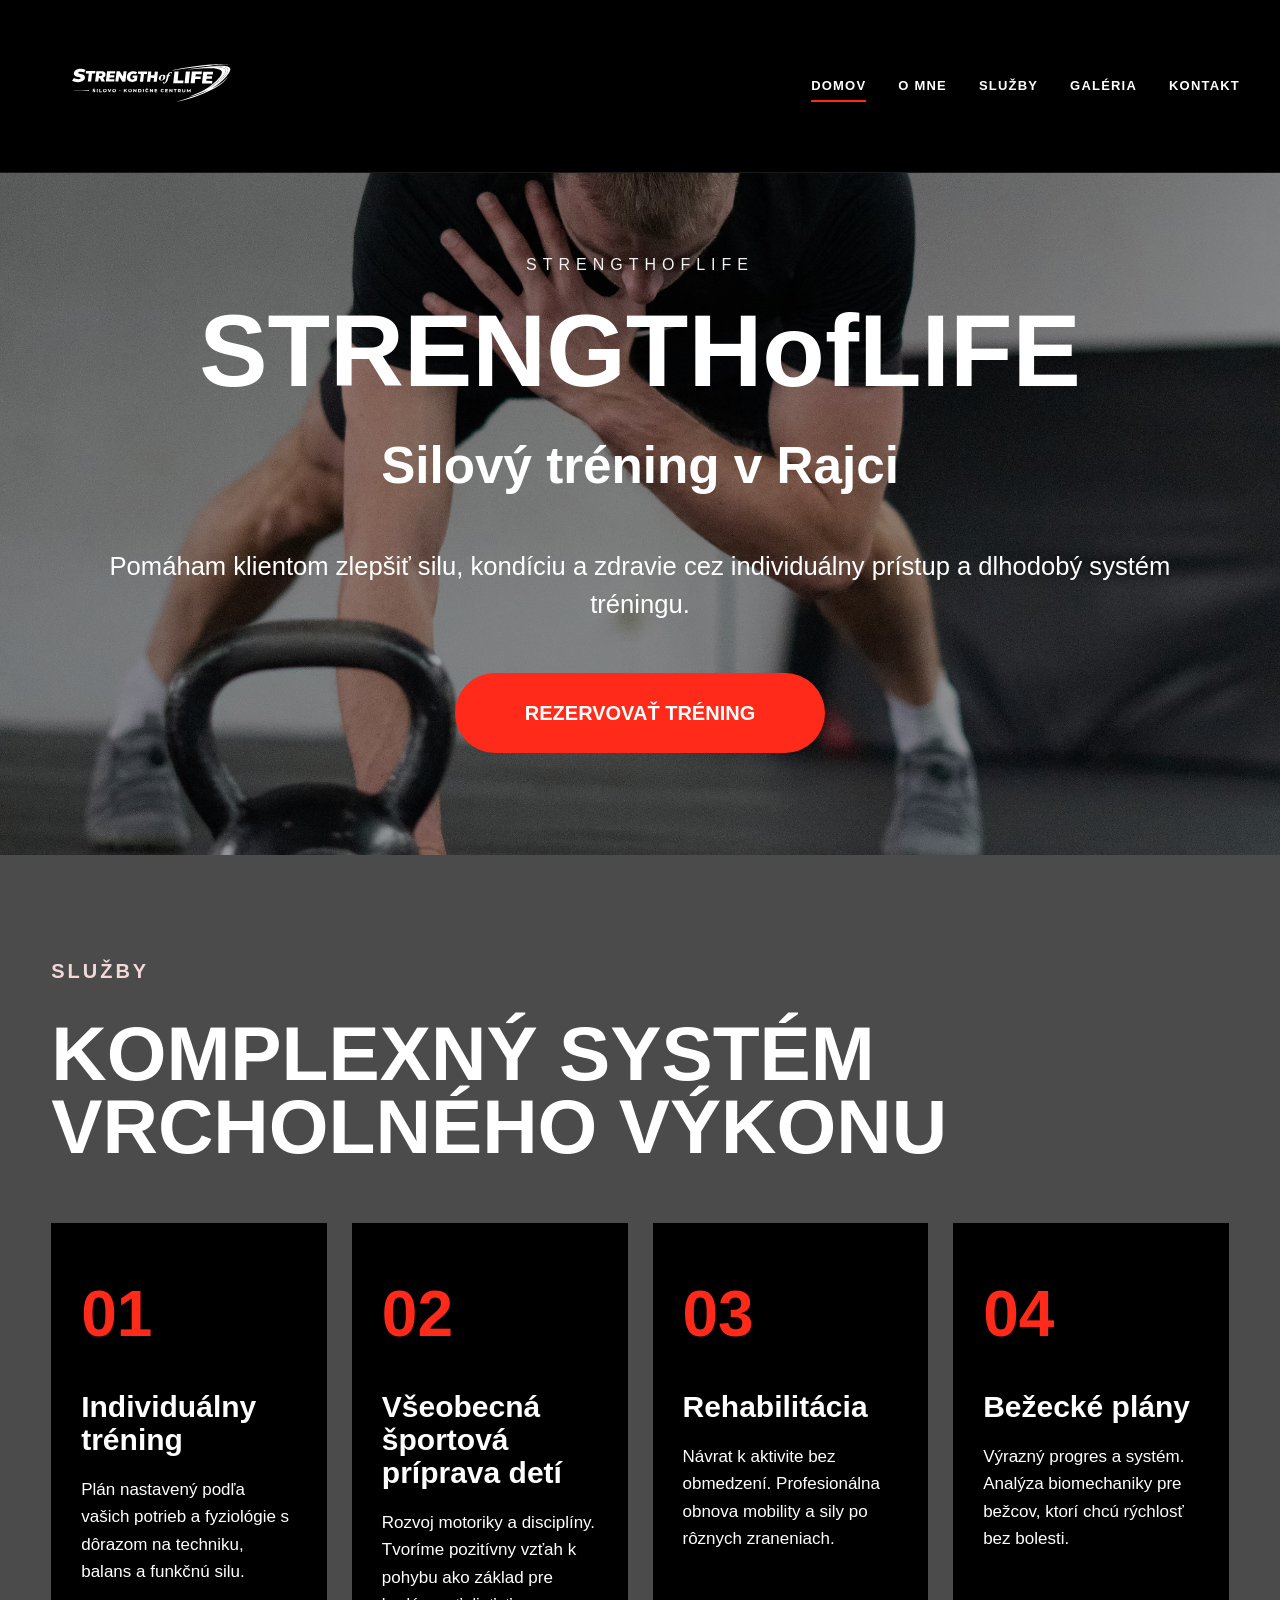
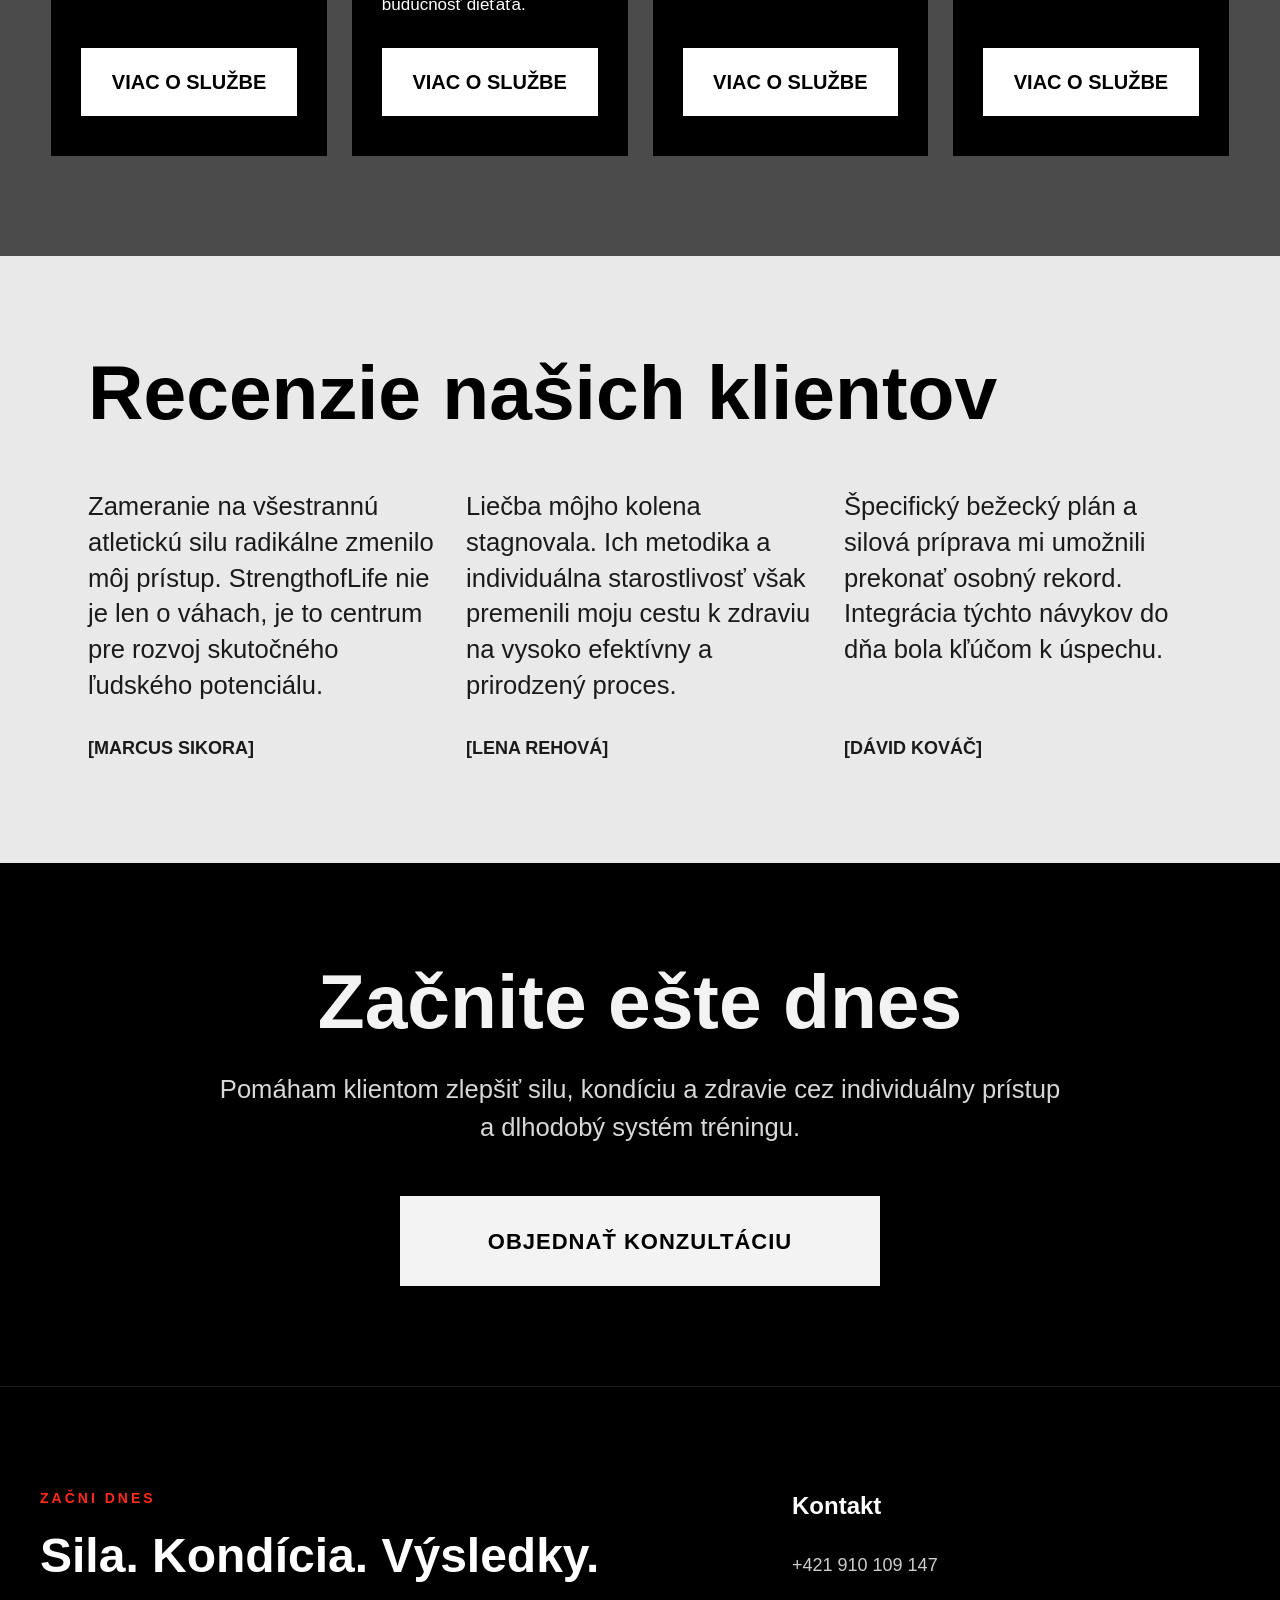
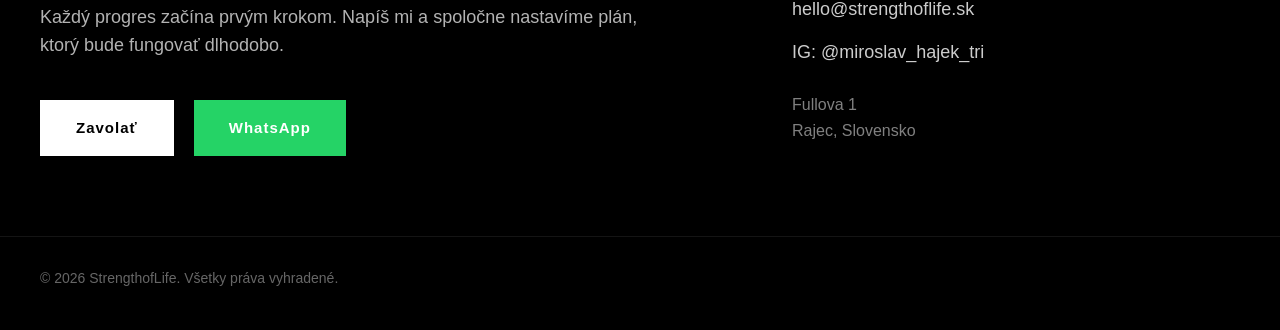
==== commit af7a7509: "Aktualizacia podstranok sluzieb a unified dizajnu" ====
--- a/index.html
+++ b/index.html
@@ -9,6 +9,7 @@
     <link rel="stylesheet" href="css/header.css">
     <link rel="stylesheet" href="css/hero.css">
     <link rel="stylesheet" href="css/responsive.css">
+    <link rel="stylesheet" href="css/footer.css">
 </head>
 <body>
 
--- a/css/header.css
+++ b/css/header.css
@@ -1,12 +1,17 @@
+/* ==========================================
+   HLAVIČKA (HEADER) - JEDNOTNÝ ŠTÝL
+   ========================================== */
+
 .header {
     position: fixed;
     top: 0;
     left: 0;
     width: 100%;
-    z-index: 9999;
-    background: rgba(0, 0, 0, 0.95);
-    backdrop-filter: blur(10px);
-    border-bottom: 1px solid rgba(255, 255, 255, 0.08);
+    background: #000000;
+    z-index: 10000;
+    padding: 16px 0 !important;
+    border-bottom: 1px solid rgba(255, 255, 255, 0.1);
+    box-sizing: border-box;
     transition: transform 0.3s ease;
 }
 
@@ -15,56 +20,75 @@
 }
 
 .header .container {
-    max-width: 1600px;
+    max-width: 1400px;
+    width: 100%;
     margin: 0 auto;
-    padding: 0 30px;
-    height: 80px;
+    padding: 0 40px;
     display: flex;
     justify-content: space-between;
     align-items: center;
-    position: relative;
+    box-sizing: border-box;
+}
+
+/* LOGO - Nastavené na optimálnu šírku 210px */
+.logo {
+    display: flex;
+    align-items: center;
+    text-decoration: none;
 }
 
 .logo img {
-    width: 200px;
-    height: auto;
+    width: 210px !important;
+    height: auto !important;
     display: block;
 }
 
+/* NAVIGÁCIA */
 .nav ul {
     display: flex;
-    align-items: center;
-    gap: 35px;
+    gap: 32px;
     list-style: none;
     margin: 0;
     padding: 0;
+    align-items: center;
 }
 
 .nav a {
-    color: #fff;
+    color: #ffffff;
     text-decoration: none;
-    font-size: 16px;
-    font-weight: 600;
-    letter-spacing: 1px;
-    transition: 0.25s;
+    font-size: 13px;
+    font-weight: 800;
+    letter-spacing: 1.2px;
+    padding: 4px 0;
+    position: relative;
+    transition: color 0.3s ease;
+    display: inline-block;
+    border: none !important;
 }
 
 .nav a:hover {
     color: #ff2a1a;
 }
 
-.nav a.active {
-    border-bottom: 2px solid #ff2a1a;
-    padding-bottom: 4px;
+/* Červený pasik pod aktívnym odkazom a pri hoveri */
+.nav a.active::after,
+.nav a:hover::after {
+    content: '';
+    position: absolute;
+    bottom: -2px;
+    left: 0;
+    width: 100%;
+    height: 2px;
+    background-color: #ff2a1a;
 }
 
-/* Hamburger button */
+/* HAMBURGER PRE MOBILY */
 .hamburger {
     display: none;
     flex-direction: column;
     justify-content: space-between;
-    width: 30px;
-    height: 22px;
+    width: 28px;
+    height: 20px;
     background: transparent;
     border: none;
     cursor: pointer;
@@ -75,14 +99,14 @@
 
 .hamburger span {
     width: 100%;
-    height: 3px;
+    height: 2px;
     background-color: #ffffff;
     border-radius: 2px;
     transition: all 0.3s ease;
 }
 
 .hamburger.open span:nth-child(1) {
-    transform: translateY(9.5px) rotate(45deg);
+    transform: translateY(9px) rotate(45deg);
 }
 
 .hamburger.open span:nth-child(2) {
@@ -90,11 +114,23 @@
 }
 
 .hamburger.open span:nth-child(3) {
-    transform: translateY(-9.5px) rotate(-45deg);
+    transform: translateY(-9px) rotate(-45deg);
 }
 
-/* Mobilné menu */
+/* MOBILNÉ MENU */
 @media (max-width: 992px) {
+    .header {
+        padding: 12px 0 !important;
+    }
+
+    .header .container {
+        padding: 0 20px;
+    }
+
+    .logo img {
+        width: 160px !important;
+    }
+
     .hamburger {
         display: flex;
     }
@@ -119,12 +155,12 @@
 
     .nav ul {
         flex-direction: column;
-        gap: 35px;
+        gap: 30px;
         text-align: center;
     }
 
     .nav a {
-        font-size: 22px;
-        font-weight: 700;
+        font-size: 20px;
+        font-weight: 800;
     }
 }
--- a/css/footer.css
+++ b/css/footer.css
@@ -0,0 +1,143 @@
+.footer {
+    background: #000000;
+    color: #ffffff;
+    padding: 100px 0 40px;
+    border-top: 1px solid rgba(255, 255, 255, 0.1);
+}
+
+.footer-top {
+    max-width: 1500px;
+    margin: 0 auto;
+    padding: 0 40px;
+    display: grid;
+    grid-template-columns: 1.2fr 0.8fr;
+    gap: 80px;
+    margin-bottom: 80px;
+}
+
+.footer-label {
+    display: block;
+    color: #ff2a1a;
+    font-size: 14px;
+    font-weight: 700;
+    letter-spacing: 3px;
+    margin-bottom: 15px;
+}
+
+.footer-cta h2 {
+    font-size: 48px;
+    font-weight: 900;
+    line-height: 1.1;
+    margin-bottom: 20px;
+    color: #ffffff;
+}
+
+.footer-cta p {
+    color: rgba(255, 255, 255, 0.7);
+    font-size: 18px;
+    line-height: 1.6;
+    max-width: 600px;
+    margin-bottom: 35px;
+}
+
+.footer-buttons {
+    display: flex;
+    gap: 20px;
+}
+
+.footer-btn {
+    display: inline-flex;
+    align-items: center;
+    justify-content: center;
+    padding: 15px 35px;
+    background: #ffffff;
+    color: #000000;
+    font-weight: 700;
+    font-size: 15px;
+    letter-spacing: 1px;
+    text-decoration: none;
+    transition: 0.3s ease;
+}
+
+.footer-btn:hover {
+    background: #e0e0e0;
+}
+
+.footer-btn.red {
+    background: #25d366; /* WhatsApp zelená alebo #ff2a1a pre červenú */
+    color: #ffffff;
+}
+
+.footer-btn.red:hover {
+    opacity: 0.9;
+}
+
+.footer-contact h3 {
+    font-size: 24px;
+    font-weight: 700;
+    margin-bottom: 25px;
+    color: #ffffff;
+}
+
+.footer-contact a {
+    display: block;
+    color: rgba(255, 255, 255, 0.8);
+    font-size: 18px;
+    text-decoration: none;
+    margin-bottom: 15px;
+    transition: 0.25s;
+}
+
+.footer-contact a:hover {
+    color: #ff2a1a;
+}
+
+.footer-contact p {
+    color: rgba(255, 255, 255, 0.5);
+    font-size: 16px;
+    line-height: 1.6;
+    margin-top: 25px;
+}
+
+.footer-bottom {
+    max-width: 1500px;
+    margin: 0 auto;
+    padding: 30px 40px 0;
+    border-top: 1px solid rgba(255, 255, 255, 0.08);
+    text-align: center;
+}
+
+.footer-bottom p {
+    color: rgba(255, 255, 255, 0.4);
+    font-size: 14px;
+}
+
+/* RESPONSIVE FOOTER */
+@media (max-width: 992px) {
+    .footer {
+        padding: 60px 0 30px;
+    }
+
+    .footer-top {
+        grid-template-columns: 1fr;
+        gap: 50px;
+        padding: 0 20px;
+        margin-bottom: 50px;
+    }
+
+    .footer-cta h2 {
+        font-size: 32px;
+    }
+
+    .footer-buttons {
+        flex-direction: column;
+    }
+
+    .footer-btn {
+        width: 100%;
+    }
+
+    .footer-bottom {
+        padding: 20px 20px 0;
+    }
+}
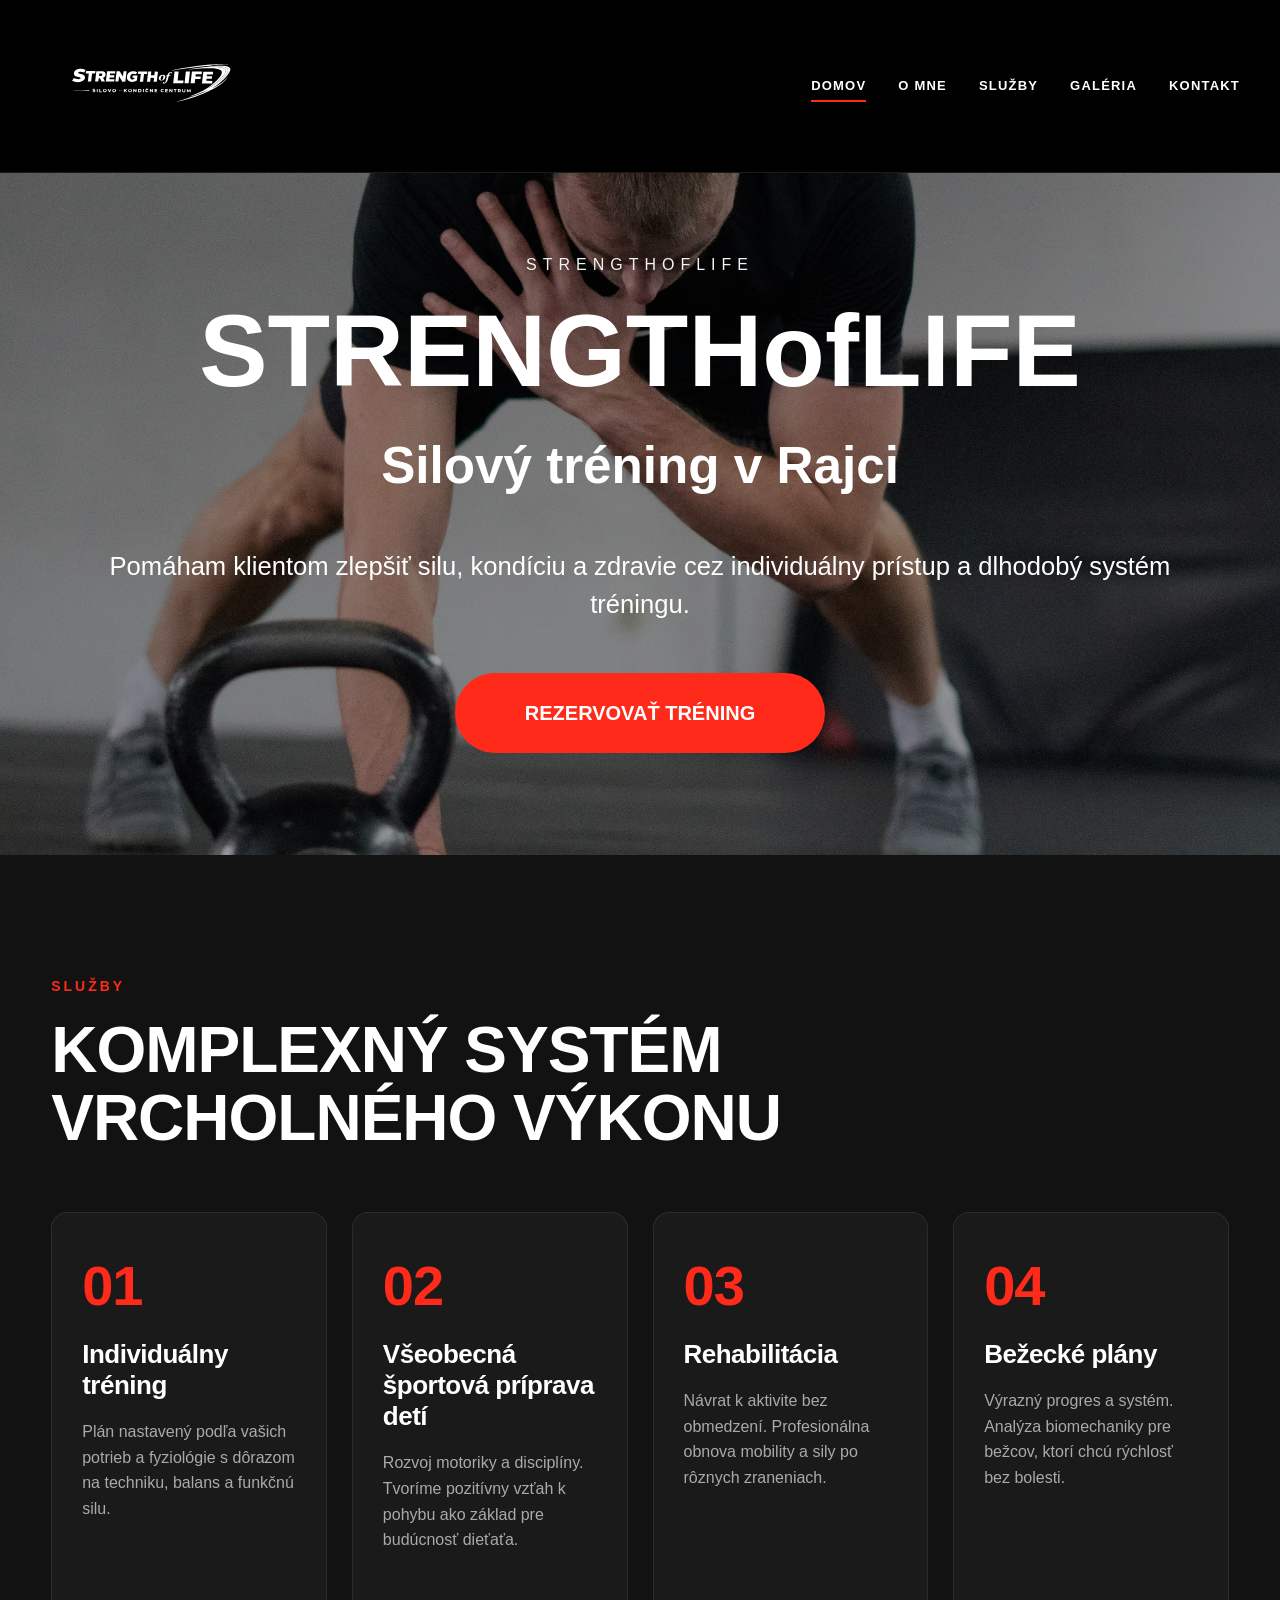
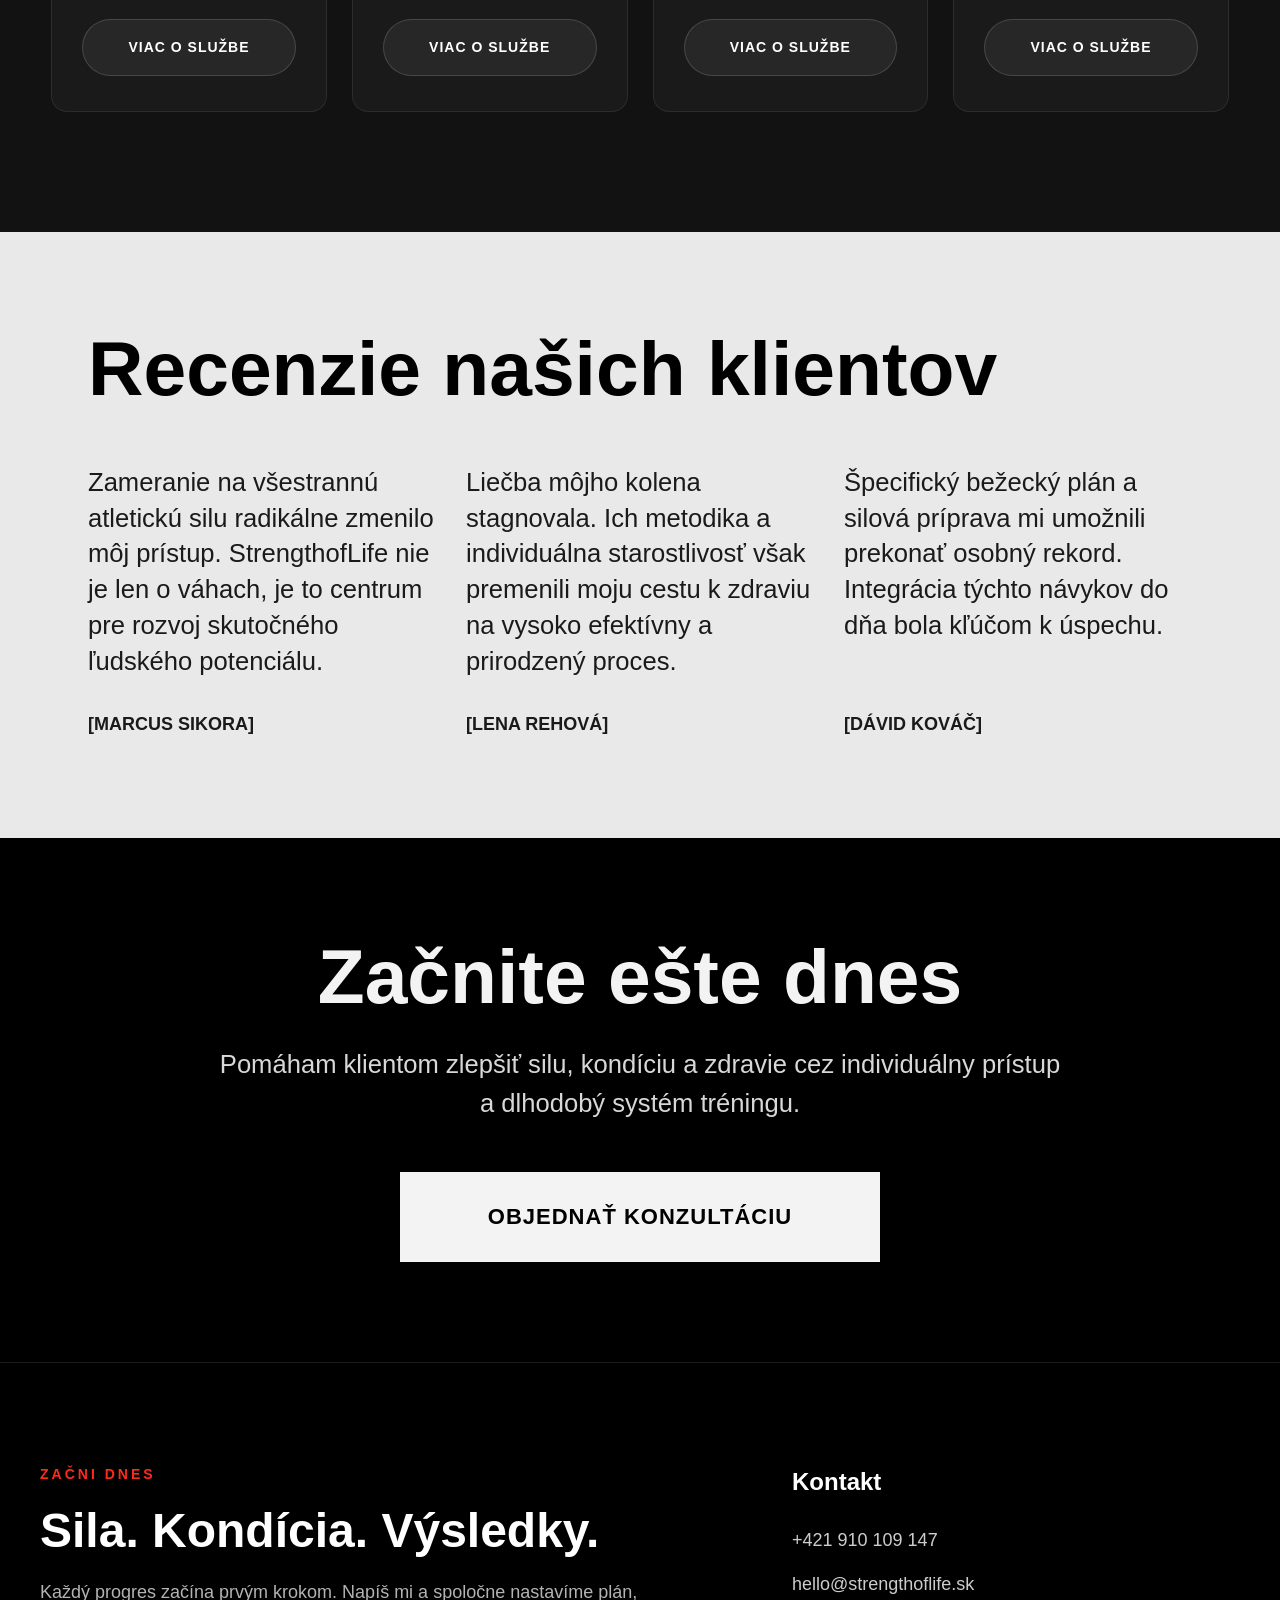
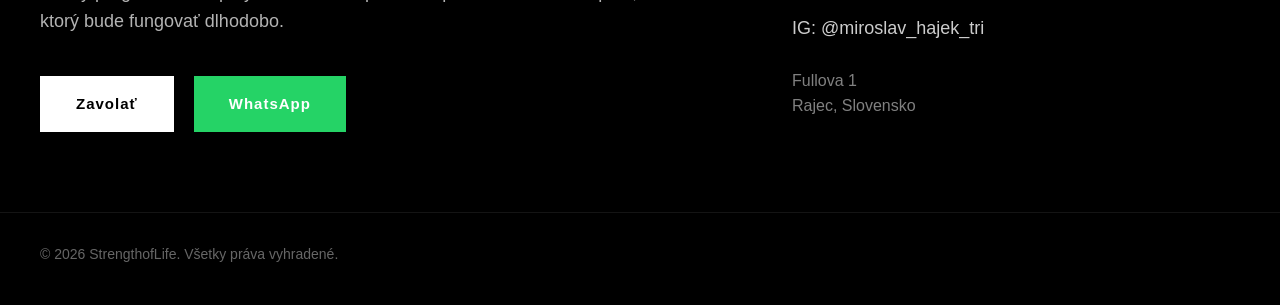
==== commit a43ad1d0: "Update hero CSS design and fix service links in index.html" ====
--- a/index.html
+++ b/index.html
@@ -61,28 +61,28 @@
                 <span class="service-number">01</span>
                 <h3>Individuálny tréning</h3>
                 <p>Plán nastavený podľa vašich potrieb a fyziológie s dôrazom na techniku, balans a funkčnú silu.</p>
-                <a href="service-1.html" class="service-btn">VIAC O SLUŽBE</a>
+                <a href="individualny-silovy-trening.html" class="service-btn">VIAC O SLUŽBE</a>
             </div>
 
             <div class="service-card">
                 <span class="service-number">02</span>
                 <h3>Všeobecná športová príprava detí</h3>
                 <p>Rozvoj motoriky a disciplíny. Tvoríme pozitívny vzťah k pohybu ako základ pre budúcnosť dieťaťa.</p>
-                <a href="service-2.html" class="service-btn">VIAC O SLUŽBE</a>
+                <a href="sportova-priprava-deti.html" class="service-btn">VIAC O SLUŽBE</a>
             </div>
 
             <div class="service-card">
                 <span class="service-number">03</span>
                 <h3>Rehabilitácia</h3>
                 <p>Návrat k aktivite bez obmedzení. Profesionálna obnova mobility a sily po rôznych zraneniach.</p>
-                <a href="service-3.html" class="service-btn">VIAC O SLUŽBE</a>
+                <a href="rehabilitacne-programy.html" class="service-btn">VIAC O SLUŽBE</a>
             </div>
 
             <div class="service-card">
                 <span class="service-number">04</span>
                 <h3>Bežecké plány</h3>
                 <p>Výrazný progres a systém. Analýza biomechaniky pre bežcov, ktorí chcú rýchlosť bez bolesti.</p>
-                <a href="service-4.html" class="service-btn">VIAC O SLUŽBE</a>
+                <a href="bezecke-plany.html" class="service-btn">VIAC O SLUŽBE</a>
             </div>
         </div>
     </div>
--- a/css/hero.css
+++ b/css/hero.css
@@ -88,25 +88,27 @@
 
 /* --- SERVICES SECTION --- */
 .services {
-    background: #4b4b4b;
-    padding: 100px 0;
+    background: #121212;
+    padding: 120px 0;
 }
 
 .services-label {
     display: block;
-    color: #f2d8d8;
-    font-size: 20px;
-    font-weight: 700;
+    color: #ff2a1a;
+    font-size: 14px;
+    font-weight: 800;
     letter-spacing: 3px;
-    margin-bottom: 30px;
+    text-transform: uppercase;
+    margin-bottom: 20px;
 }
 
 .services h2, .services-title {
-    color: white;
-    font-size: clamp(3rem, 6vw, 7rem);
-    line-height: .95;
-    font-weight: 800;
+    color: #ffffff;
+    font-size: clamp(2.5rem, 5vw, 5.5rem);
+    line-height: 1.05;
+    font-weight: 900;
     margin-bottom: 60px;
+    letter-spacing: -1px;
 }
 
 .services-grid {
@@ -116,51 +118,73 @@
 }
 
 .service-card {
-    background: #000;
-    padding: 40px 30px;
-    min-height: 520px;
+    background: #1a1a1a;
+    border: 1px solid rgba(255, 255, 255, 0.08);
+    border-radius: 16px;
+    padding: 45px 30px 35px;
+    min-height: 500px;
     display: flex;
     flex-direction: column;
+    transition: transform 0.4s cubic-bezier(0.16, 1, 0.3, 1), border-color 0.4s ease, box-shadow 0.4s ease;
+    position: relative;
+    overflow: hidden;
+}
+
+.service-card:hover {
+    transform: translateY(-8px);
+    border-color: rgba(255, 42, 26, 0.5);
+    box-shadow: 0 20px 40px rgba(0, 0, 0, 0.6);
 }
 
 .service-number {
     color: #ff2a1a;
-    font-size: 64px;
-    font-weight: 800;
+    font-size: 56px;
+    font-weight: 900;
+    line-height: 1;
     margin-bottom: 25px;
+    letter-spacing: -1px;
 }
 
 .service-card h3 {
-    color: white;
-    font-size: 30px;
-    line-height: 1.1;
-    font-weight: 800;
-    margin-bottom: 20px;
+    color: #ffffff;
+    font-size: 26px;
+    line-height: 1.2;
+    font-weight: 800;
+    margin-bottom: 18px;
+    letter-spacing: -0.5px;
 }
 
 .service-card p {
-    color: white;
-    font-size: 17px;
+    color: #aaaaaa;
+    font-size: 16px;
     line-height: 1.6;
     margin-bottom: auto;
 }
 
 .service-btn {
-    display: block;
+    display: flex;
+    align-items: center;
+    justify-content: center;
     width: 100%;
-    background: #ffffff;
-    color: #000000;
+    background: rgba(255, 255, 255, 0.06);
+    color: #ffffff;
+    border: 1px solid rgba(255, 255, 255, 0.15);
+    border-radius: 50px;
     text-decoration: none;
     text-align: center;
-    padding: 18px 0;
-    font-size: 20px;
-    font-weight: 800;
-    margin-top: 30px;
-    transition: 0.3s;
-}
-
+    padding: 16px 0;
+    font-size: 14px;
+    font-weight: 800;
+    letter-spacing: 1px;
+    text-transform: uppercase;
+    margin-top: 35px;
+    transition: all 0.3s ease;
+}
+
+.service-card:hover .service-btn,
 .service-btn:hover {
     background: #ff2a1a;
+    border-color: #ff2a1a;
     color: #ffffff;
 }
 
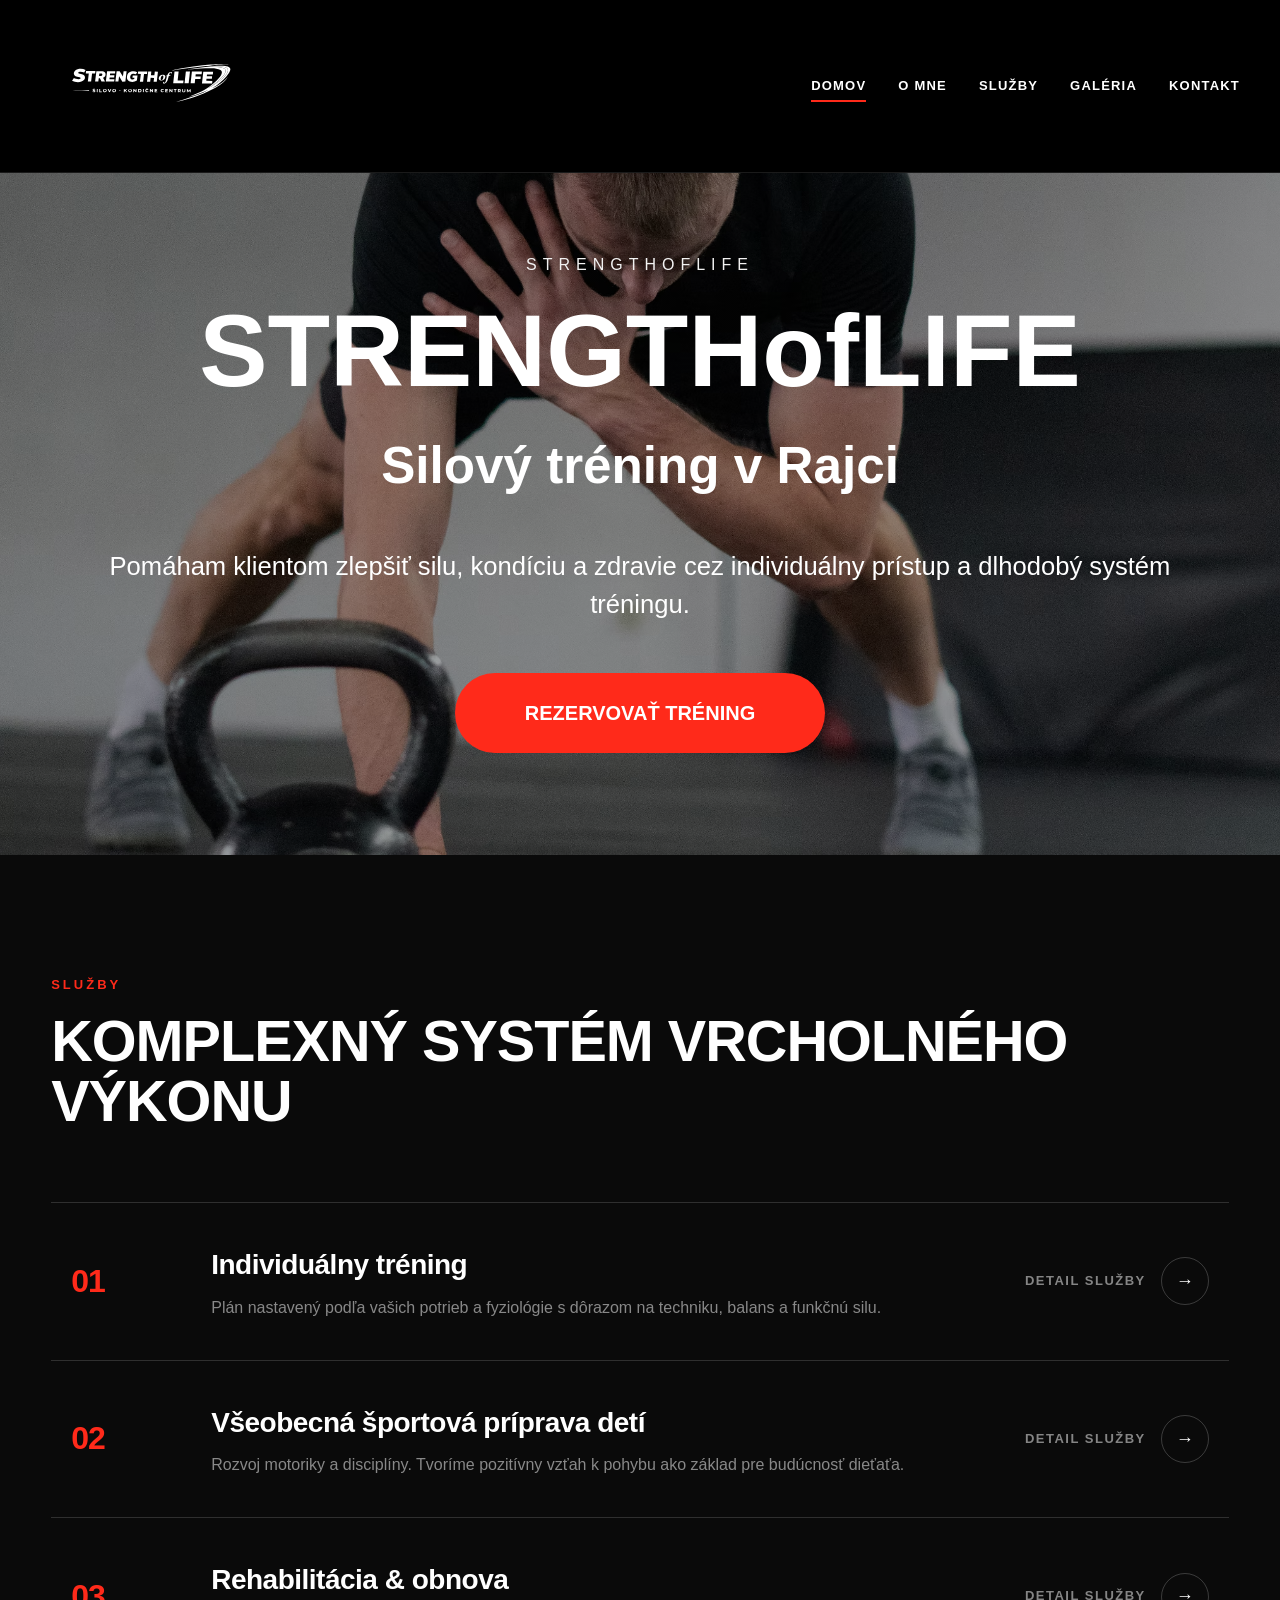
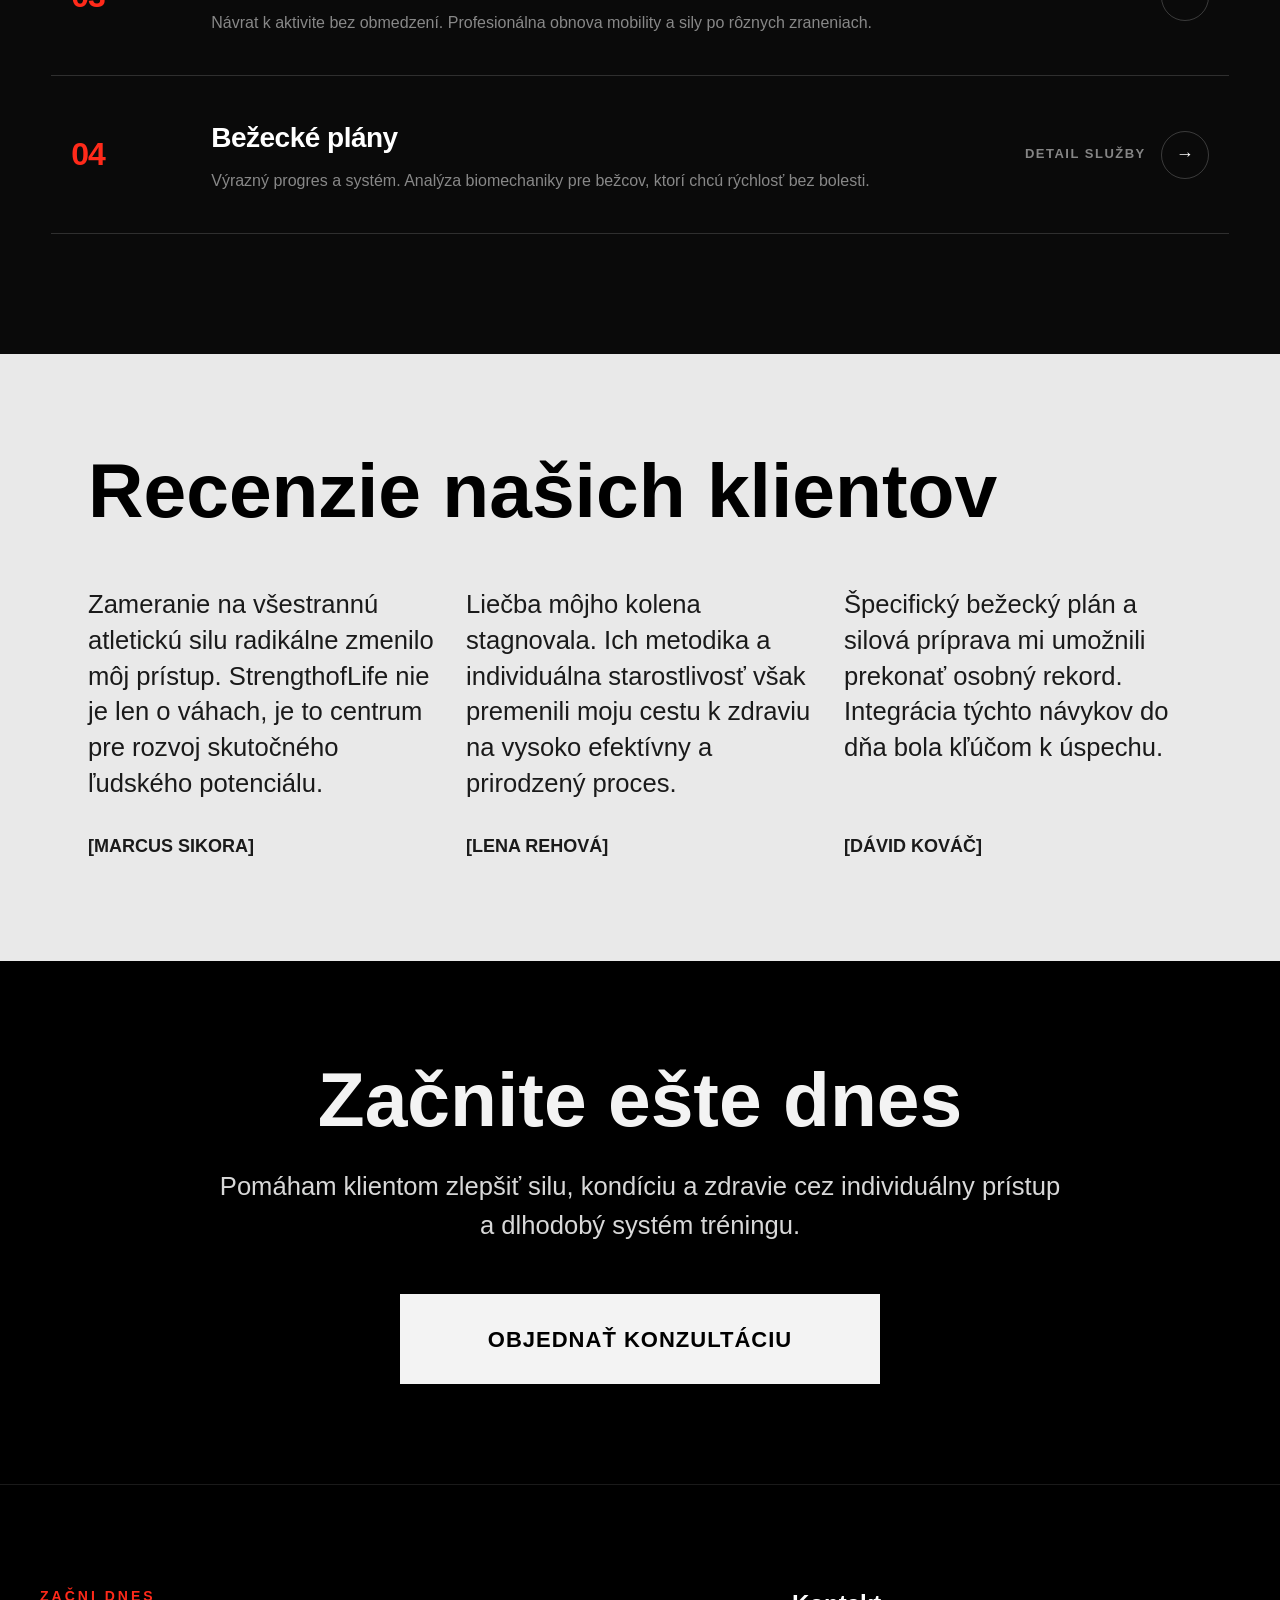
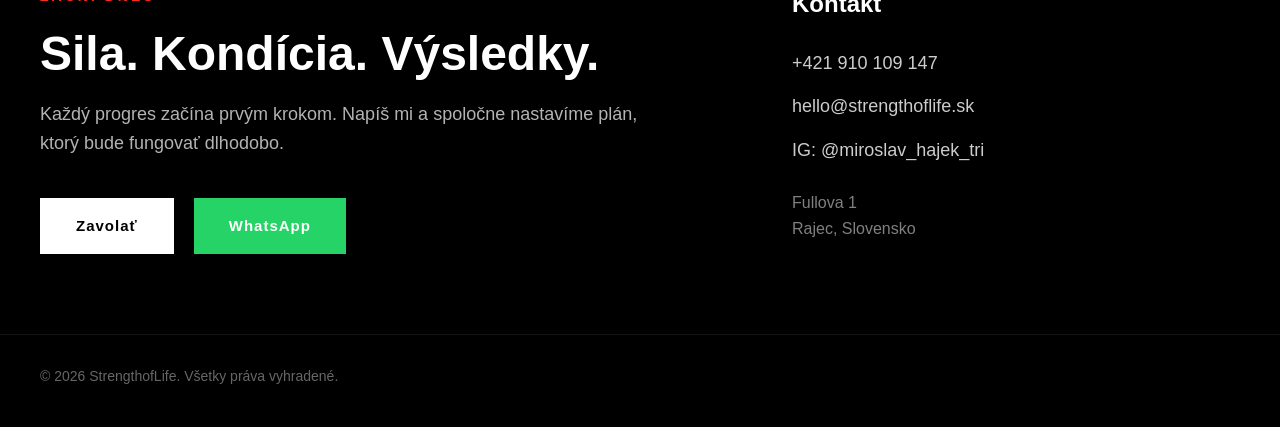
==== commit c83b8660: "Change services layout to interactive architectural list design" ====
--- a/index.html
+++ b/index.html
@@ -53,37 +53,61 @@
 
 <section class="services">
     <div class="container">
-        <span class="services-label">SLUŽBY</span>
-        <h2>KOMPLEXNÝ SYSTÉM<br>VRCHOLNÉHO VÝKONU</h2>
+        <div class="services-top">
+            <span class="services-label">SLUŽBY</span>
+            <h2>KOMPLEXNÝ SYSTÉM VRCHOLNÉHO VÝKONU</h2>
+        </div>
 
-        <div class="services-grid">
-            <div class="service-card">
-                <span class="service-number">01</span>
-                <h3>Individuálny tréning</h3>
-                <p>Plán nastavený podľa vašich potrieb a fyziológie s dôrazom na techniku, balans a funkčnú silu.</p>
-                <a href="individualny-silovy-trening.html" class="service-btn">VIAC O SLUŽBE</a>
-            </div>
+        <div class="services-list">
+            
+            <a href="individualny-silovy-trening.html" class="service-item">
+                <span class="service-num">01</span>
+                <div class="service-info">
+                    <h3>Individuálny tréning</h3>
+                    <p>Plán nastavený podľa vašich potrieb a fyziológie s dôrazom na techniku, balans a funkčnú silu.</p>
+                </div>
+                <div class="service-action">
+                    <span class="service-btn-text">Detail služby</span>
+                    <span class="service-arrow">&rarr;</span>
+                </div>
+            </a>
 
-            <div class="service-card">
-                <span class="service-number">02</span>
-                <h3>Všeobecná športová príprava detí</h3>
-                <p>Rozvoj motoriky a disciplíny. Tvoríme pozitívny vzťah k pohybu ako základ pre budúcnosť dieťaťa.</p>
-                <a href="sportova-priprava-deti.html" class="service-btn">VIAC O SLUŽBE</a>
-            </div>
+            <a href="sportova-priprava-deti.html" class="service-item">
+                <span class="service-num">02</span>
+                <div class="service-info">
+                    <h3>Všeobecná športová príprava detí</h3>
+                    <p>Rozvoj motoriky a disciplíny. Tvoríme pozitívny vzťah k pohybu ako základ pre budúcnosť dieťaťa.</p>
+                </div>
+                <div class="service-action">
+                    <span class="service-btn-text">Detail služby</span>
+                    <span class="service-arrow">&rarr;</span>
+                </div>
+            </a>
 
-            <div class="service-card">
-                <span class="service-number">03</span>
-                <h3>Rehabilitácia</h3>
-                <p>Návrat k aktivite bez obmedzení. Profesionálna obnova mobility a sily po rôznych zraneniach.</p>
-                <a href="rehabilitacne-programy.html" class="service-btn">VIAC O SLUŽBE</a>
-            </div>
+            <a href="rehabilitacne-programy.html" class="service-item">
+                <span class="service-num">03</span>
+                <div class="service-info">
+                    <h3>Rehabilitácia & obnova</h3>
+                    <p>Návrat k aktivite bez obmedzení. Profesionálna obnova mobility a sily po rôznych zraneniach.</p>
+                </div>
+                <div class="service-action">
+                    <span class="service-btn-text">Detail služby</span>
+                    <span class="service-arrow">&rarr;</span>
+                </div>
+            </a>
 
-            <div class="service-card">
-                <span class="service-number">04</span>
-                <h3>Bežecké plány</h3>
-                <p>Výrazný progres a systém. Analýza biomechaniky pre bežcov, ktorí chcú rýchlosť bez bolesti.</p>
-                <a href="bezecke-plany.html" class="service-btn">VIAC O SLUŽBE</a>
-            </div>
+            <a href="bezecke-plany.html" class="service-item">
+                <span class="service-num">04</span>
+                <div class="service-info">
+                    <h3>Bežecké plány</h3>
+                    <p>Výrazný progres a systém. Analýza biomechaniky pre bežcov, ktorí chcú rýchlosť bez bolesti.</p>
+                </div>
+                <div class="service-action">
+                    <span class="service-btn-text">Detail služby</span>
+                    <span class="service-arrow">&rarr;</span>
+                </div>
+            </a>
+
         </div>
     </div>
 </section>
--- a/css/hero.css
+++ b/css/hero.css
@@ -86,106 +86,186 @@
 }
 
 
-/* --- SERVICES SECTION --- */
+/* --- SERVICES SECTION (ARCHITECTURAL LIST LAYOUT) --- */
 .services {
-    background: #121212;
+    background: #0a0a0a;
     padding: 120px 0;
+}
+
+.services-top {
+    margin-bottom: 70px;
 }
 
 .services-label {
     display: block;
     color: #ff2a1a;
-    font-size: 14px;
+    font-size: 13px;
     font-weight: 800;
     letter-spacing: 3px;
     text-transform: uppercase;
-    margin-bottom: 20px;
-}
-
-.services h2, .services-title {
+    margin-bottom: 15px;
+}
+
+.services h2 {
     color: #ffffff;
-    font-size: clamp(2.5rem, 5vw, 5.5rem);
+    font-size: clamp(2.2rem, 4.5vw, 4.5rem);
     line-height: 1.05;
     font-weight: 900;
-    margin-bottom: 60px;
+    margin: 0;
     letter-spacing: -1px;
 }
 
-.services-grid {
+/* Zoznam namiesto mriežky škatúľ */
+.services-list {
+    display: flex;
+    flex-direction: column;
+    border-top: 1px solid rgba(255, 255, 255, 0.15);
+}
+
+.service-item {
     display: grid;
-    grid-template-columns: repeat(4, 1fr);
-    gap: 25px;
-}
-
-.service-card {
-    background: #1a1a1a;
-    border: 1px solid rgba(255, 255, 255, 0.08);
-    border-radius: 16px;
-    padding: 45px 30px 35px;
-    min-height: 500px;
-    display: flex;
-    flex-direction: column;
-    transition: transform 0.4s cubic-bezier(0.16, 1, 0.3, 1), border-color 0.4s ease, box-shadow 0.4s ease;
+    grid-template-columns: 100px 1fr auto;
+    align-items: center;
+    gap: 40px;
+    padding: 40px 20px;
+    border-bottom: 1px solid rgba(255, 255, 255, 0.15);
+    text-decoration: none;
+    transition: all 0.4s cubic-bezier(0.16, 1, 0.3, 1);
     position: relative;
-    overflow: hidden;
-}
-
-.service-card:hover {
-    transform: translateY(-8px);
-    border-color: rgba(255, 42, 26, 0.5);
-    box-shadow: 0 20px 40px rgba(0, 0, 0, 0.6);
-}
-
-.service-number {
+    background: transparent;
+}
+
+/* Hover efekt pre celý riadok */
+.service-item:hover {
+    background: rgba(255, 255, 255, 0.03);
+    padding-left: 35px;
+    padding-right: 35px;
+    border-bottom-color: #ff2a1a;
+}
+
+.service-num {
+    font-size: 32px;
+    font-weight: 900;
     color: #ff2a1a;
-    font-size: 56px;
-    font-weight: 900;
-    line-height: 1;
-    margin-bottom: 25px;
     letter-spacing: -1px;
 }
 
-.service-card h3 {
+.service-info h3 {
     color: #ffffff;
-    font-size: 26px;
-    line-height: 1.2;
+    font-size: 28px;
     font-weight: 800;
-    margin-bottom: 18px;
+    margin: 0 0 8px 0;
     letter-spacing: -0.5px;
-}
-
-.service-card p {
-    color: #aaaaaa;
+    transition: color 0.3s ease;
+}
+
+.service-info p {
+    color: #888888;
     font-size: 16px;
-    line-height: 1.6;
-    margin-bottom: auto;
-}
-
-.service-btn {
+    line-height: 1.5;
+    margin: 0;
+    max-width: 750px;
+    transition: color 0.3s ease;
+}
+
+.service-item:hover .service-info h3 {
+    color: #ffffff;
+}
+
+.service-item:hover .service-info p {
+    color: #cccccc;
+}
+
+/* Akcia vpravo */
+.service-action {
+    display: flex;
+    align-items: center;
+    gap: 15px;
+}
+
+.service-btn-text {
+    color: #ffffff;
+    font-size: 13px;
+    font-weight: 800;
+    letter-spacing: 1.5px;
+    text-transform: uppercase;
+    opacity: 0.5;
+    transition: all 0.3s ease;
+}
+
+.service-arrow {
+    width: 48px;
+    height: 48px;
+    border-radius: 50%;
+    border: 1px solid rgba(255, 255, 255, 0.2);
+    color: #ffffff;
     display: flex;
     align-items: center;
     justify-content: center;
-    width: 100%;
-    background: rgba(255, 255, 255, 0.06);
-    color: #ffffff;
-    border: 1px solid rgba(255, 255, 255, 0.15);
-    border-radius: 50px;
-    text-decoration: none;
-    text-align: center;
-    padding: 16px 0;
-    font-size: 14px;
-    font-weight: 800;
-    letter-spacing: 1px;
-    text-transform: uppercase;
-    margin-top: 35px;
+    font-size: 18px;
     transition: all 0.3s ease;
 }
 
-.service-card:hover .service-btn,
-.service-btn:hover {
+.service-item:hover .service-btn-text {
+    opacity: 1;
+    color: #ff2a1a;
+}
+
+.service-item:hover .service-arrow {
     background: #ff2a1a;
     border-color: #ff2a1a;
-    color: #ffffff;
+    transform: translateX(5px);
+}
+
+/* Responsivita pre mobil */
+@media (max-width: 992px) {
+    .service-item {
+        grid-template-columns: 60px 1fr;
+        gap: 20px;
+        padding: 30px 10px;
+    }
+
+    .service-action {
+        display: none; /* Na mobile stačí kliknúť na celý riadok */
+    }
+}
+
+@media (max-width: 576px) {
+    .service-item {
+        grid-template-columns: 1fr;
+        gap: 10px;
+    }
+
+    .service-num {
+        font-size: 24px;
+    }
+
+    .service-info h3 {
+        font-size: 22px;
+    }
+}
+
+/* Responsivita */
+@media (max-width: 768px) {
+    .services {
+        padding: 80px 0;
+    }
+
+    .services-header {
+        flex-direction: column;
+        align-items: flex-start;
+        gap: 20px;
+    }
+
+    .service-slide {
+        flex: 0 0 290px; /* Na mobile menšia šírka, vidno ďalšiu kartu */
+        min-height: 400px;
+        padding: 35px 25px 30px;
+    }
+
+    .slider-controls {
+        display: none; /* Na mobile sa scrolluje prirodzene prstom */
+    }
 }
 
 
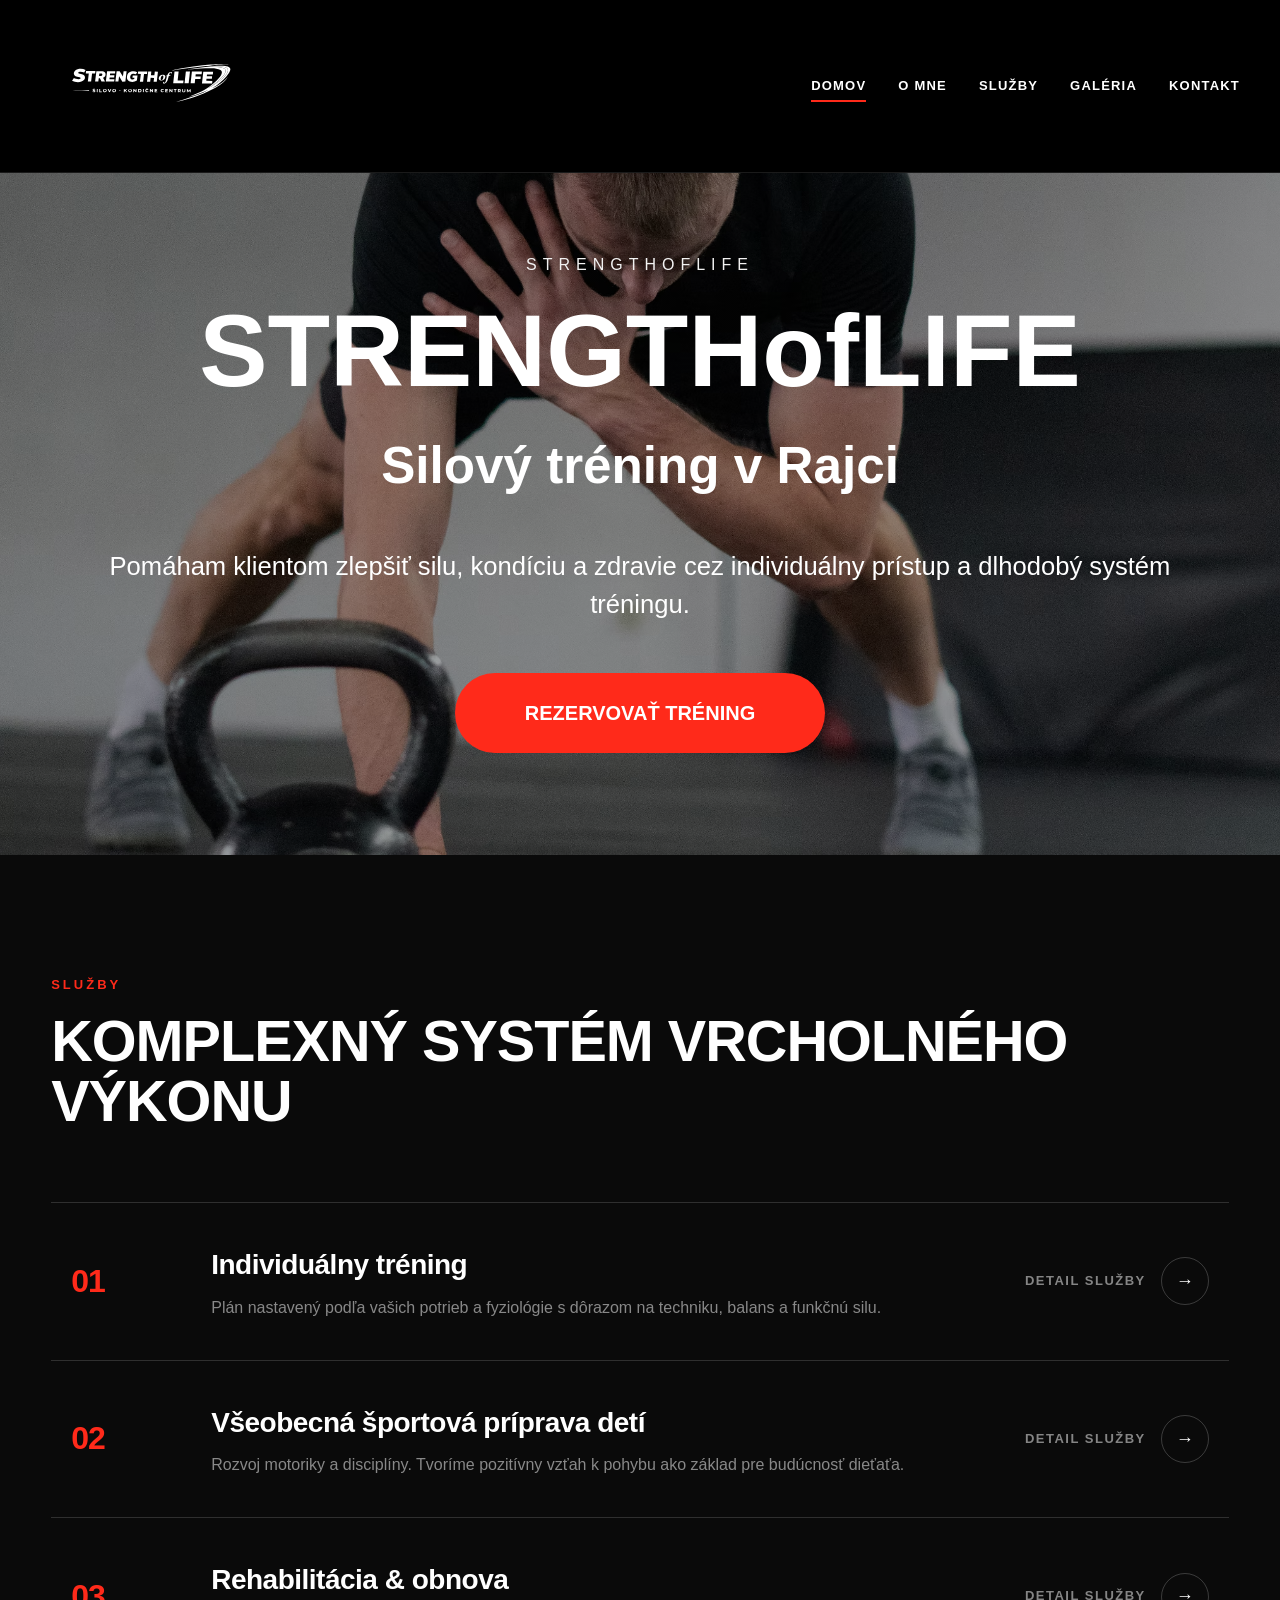
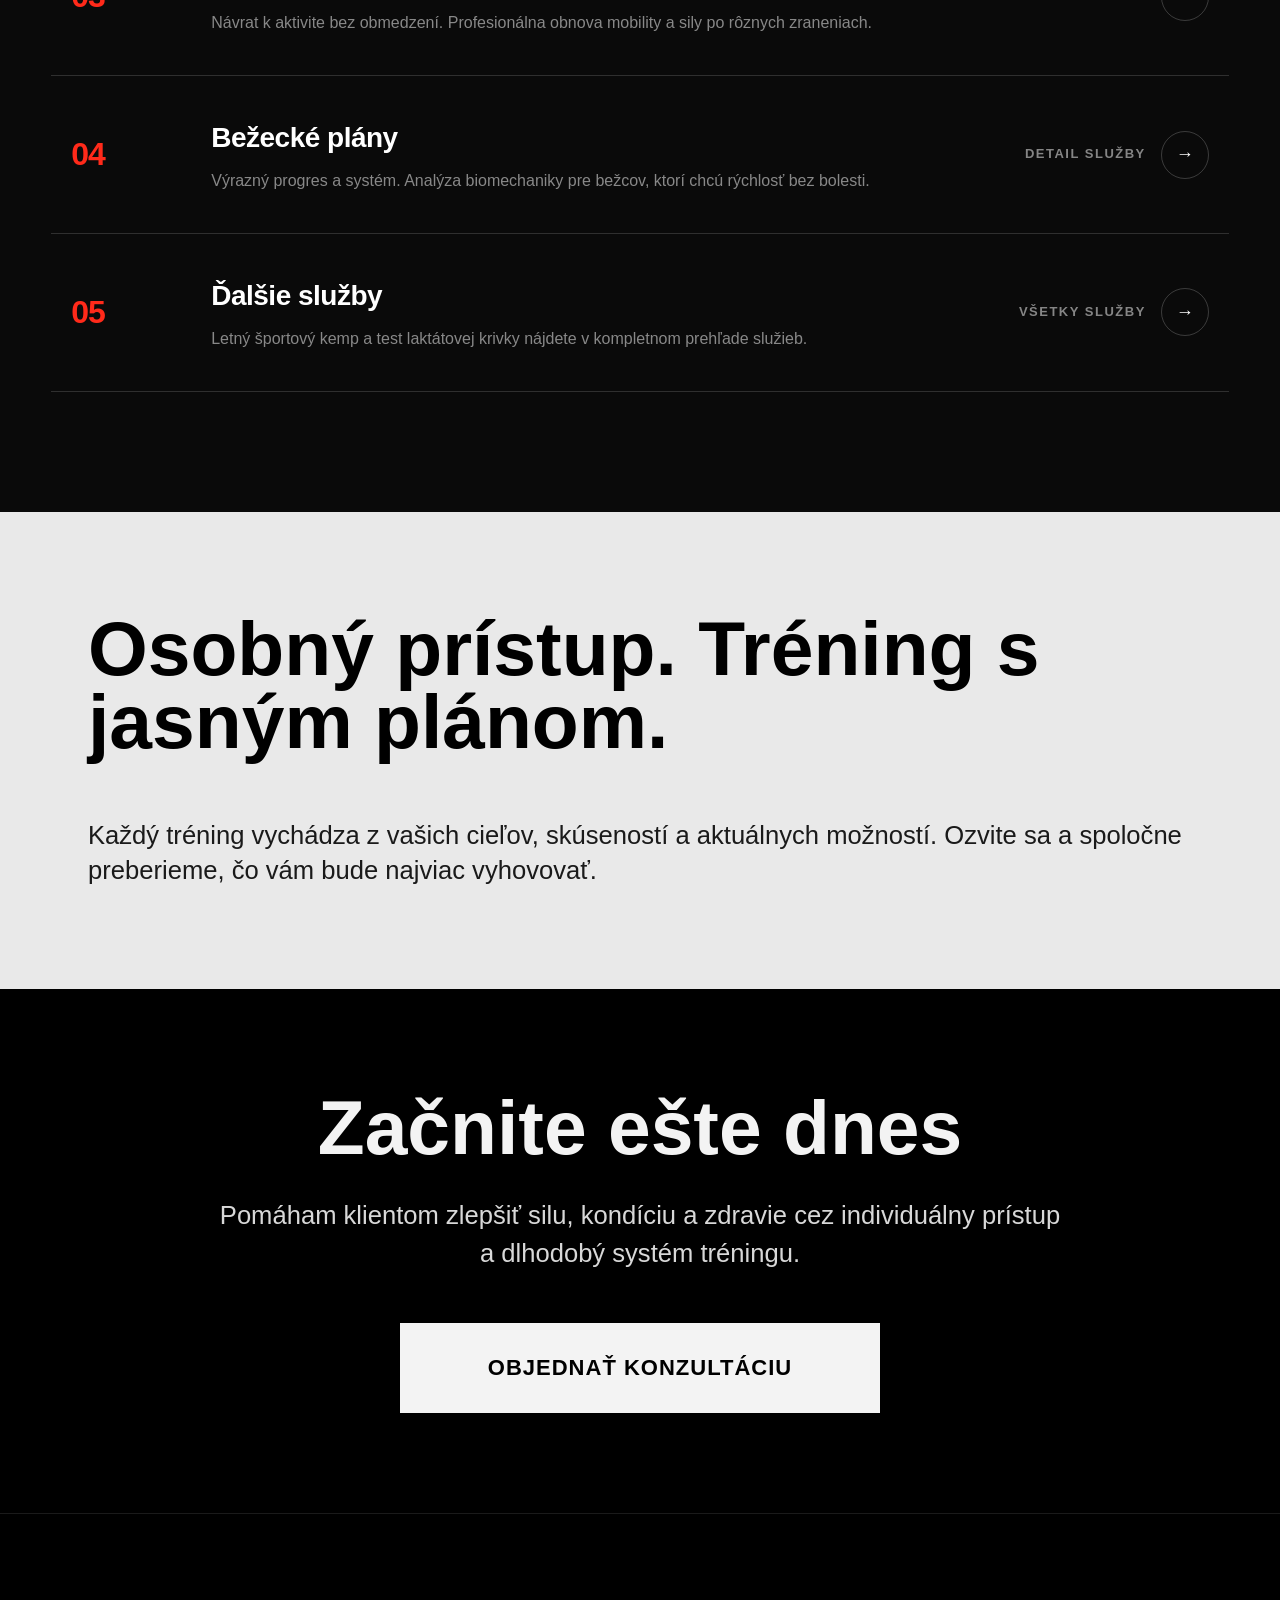
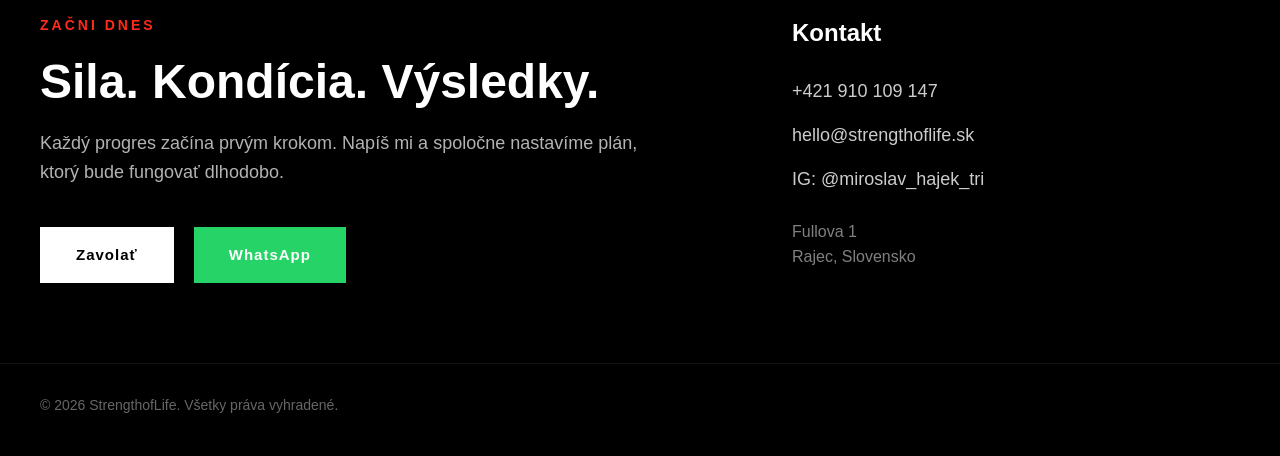
==== commit 19170d04: "Improve site content, SEO, and mobile layout" ====
--- a/index.html
+++ b/index.html
@@ -4,6 +4,12 @@
     <meta charset="UTF-8">
     <meta name="viewport" content="width=device-width, initial-scale=1.0">
     <title>Strength of Life | Silový tréning Rajec</title>
+    <meta name="description" content="Individuálny silový tréning, športová príprava detí, rehabilitačné programy a bežecké plány v Rajci. Dohodnite si konzultáciu so StrengthofLife.">
+    <meta property="og:title" content="Silový tréning a športová príprava v Rajci">
+    <meta property="og:description" content="Individuálny silový tréning, športová príprava detí, rehabilitačné programy a bežecké plány v Rajci. Dohodnite si konzultáciu so StrengthofLife.">
+    <meta property="og:type" content="website">
+    <meta property="og:locale" content="sk_SK">
+    <meta name="theme-color" content="#000000">
 
     <link rel="stylesheet" href="css/base.css">
     <link rel="stylesheet" href="css/header.css">
@@ -19,13 +25,13 @@
             <img src="images/logo.svg" alt="Strength of Life">
         </a>
 
-        <button class="hamburger" id="hamburger" aria-label="Menu">
+        <button type="button" class="hamburger" id="hamburger" aria-label="Otvoriť navigáciu" aria-expanded="false">
             <span></span>
             <span></span>
             <span></span>
         </button>
 
-        <nav class="nav" id="nav-menu">
+        <nav class="nav" id="nav-menu" aria-label="Hlavná navigácia">
             <ul>
                 <li><a href="index.html" class="active">DOMOV</a></li>
                 <li><a href="about.html">O MNE</a></li>
@@ -108,29 +114,26 @@
                 </div>
             </a>
 
+
+            <a href="services.html" class="service-item all-services-link">
+                <span class="service-num">05</span>
+                <div class="service-info">
+                    <h3>Ďalšie služby</h3>
+                    <p>Letný športový kemp a test laktátovej krivky nájdete v kompletnom prehľade služieb.</p>
+                </div>
+                <div class="service-action">
+                    <span class="service-btn-text">Všetky služby</span>
+                    <span class="service-arrow">&rarr;</span>
+                </div>
+            </a>
         </div>
     </div>
 </section>
 
 <section class="testimonials">
     <div class="container">
-        <h2 class="testimonials-title">Recenzie našich klientov</h2>
-        <div class="testimonials-grid">
-            <article class="testimonial-card">
-                <p class="testimonial-text">Zameranie na všestrannú atletickú silu radikálne zmenilo môj prístup. StrengthofLife nie je len o váhach, je to centrum pre rozvoj skutočného ľudského potenciálu.</p>
-                <span class="testimonial-author">[MARCUS SIKORA]</span>
-            </article>
-
-            <article class="testimonial-card">
-                <p class="testimonial-text">Liečba môjho kolena stagnovala. Ich metodika a individuálna starostlivosť však premenili moju cestu k zdraviu na vysoko efektívny a prirodzený proces.</p>
-                <span class="testimonial-author">[LENA REHOVÁ]</span>
-            </article>
-
-            <article class="testimonial-card">
-                <p class="testimonial-text">Špecifický bežecký plán a silová príprava mi umožnili prekonať osobný rekord. Integrácia týchto návykov do dňa bola kľúčom k úspechu.</p>
-                <span class="testimonial-author">[DÁVID KOVÁČ]</span>
-            </article>
-        </div>
+        <h2 class="testimonials-title">Osobný prístup. Tréning s jasným plánom.</h2>
+        <p class="testimonial-text">Každý tréning vychádza z vašich cieľov, skúseností a aktuálnych možností. Ozvite sa a spoločne preberieme, čo vám bude najviac vyhovovať.</p>
     </div>
 </section>
 
@@ -150,7 +153,7 @@
             <p>Každý progres začína prvým krokom. Napíš mi a spoločne nastavíme plán, ktorý bude fungovať dlhodobo.</p>
             <div class="footer-buttons">
                 <a href="tel:+421910109147" class="footer-btn">Zavolať</a>
-                <a href="https://wa.me/421910109147" target="_blank" class="footer-btn red">WhatsApp</a>
+                <a href="https://wa.me/421910109147" target="_blank" rel="noopener noreferrer" class="footer-btn red">WhatsApp</a>
             </div>
         </div>
 
@@ -158,7 +161,7 @@
             <h3>Kontakt</h3>
             <a href="tel:+421910109147">+421 910 109 147</a>
             <a href="mailto:hello@strengthoflife.sk">hello@strengthoflife.sk</a>
-            <a href="https://www.instagram.com/miroslav_hajek_tri/" target="_blank">IG: @miroslav_hajek_tri</a>
+            <a href="https://www.instagram.com/miroslav_hajek_tri/" target="_blank" rel="noopener noreferrer">IG: @miroslav_hajek_tri</a>
             <p>Fullova 1<br>Rajec, Slovensko</p>
         </div>
     </div>
